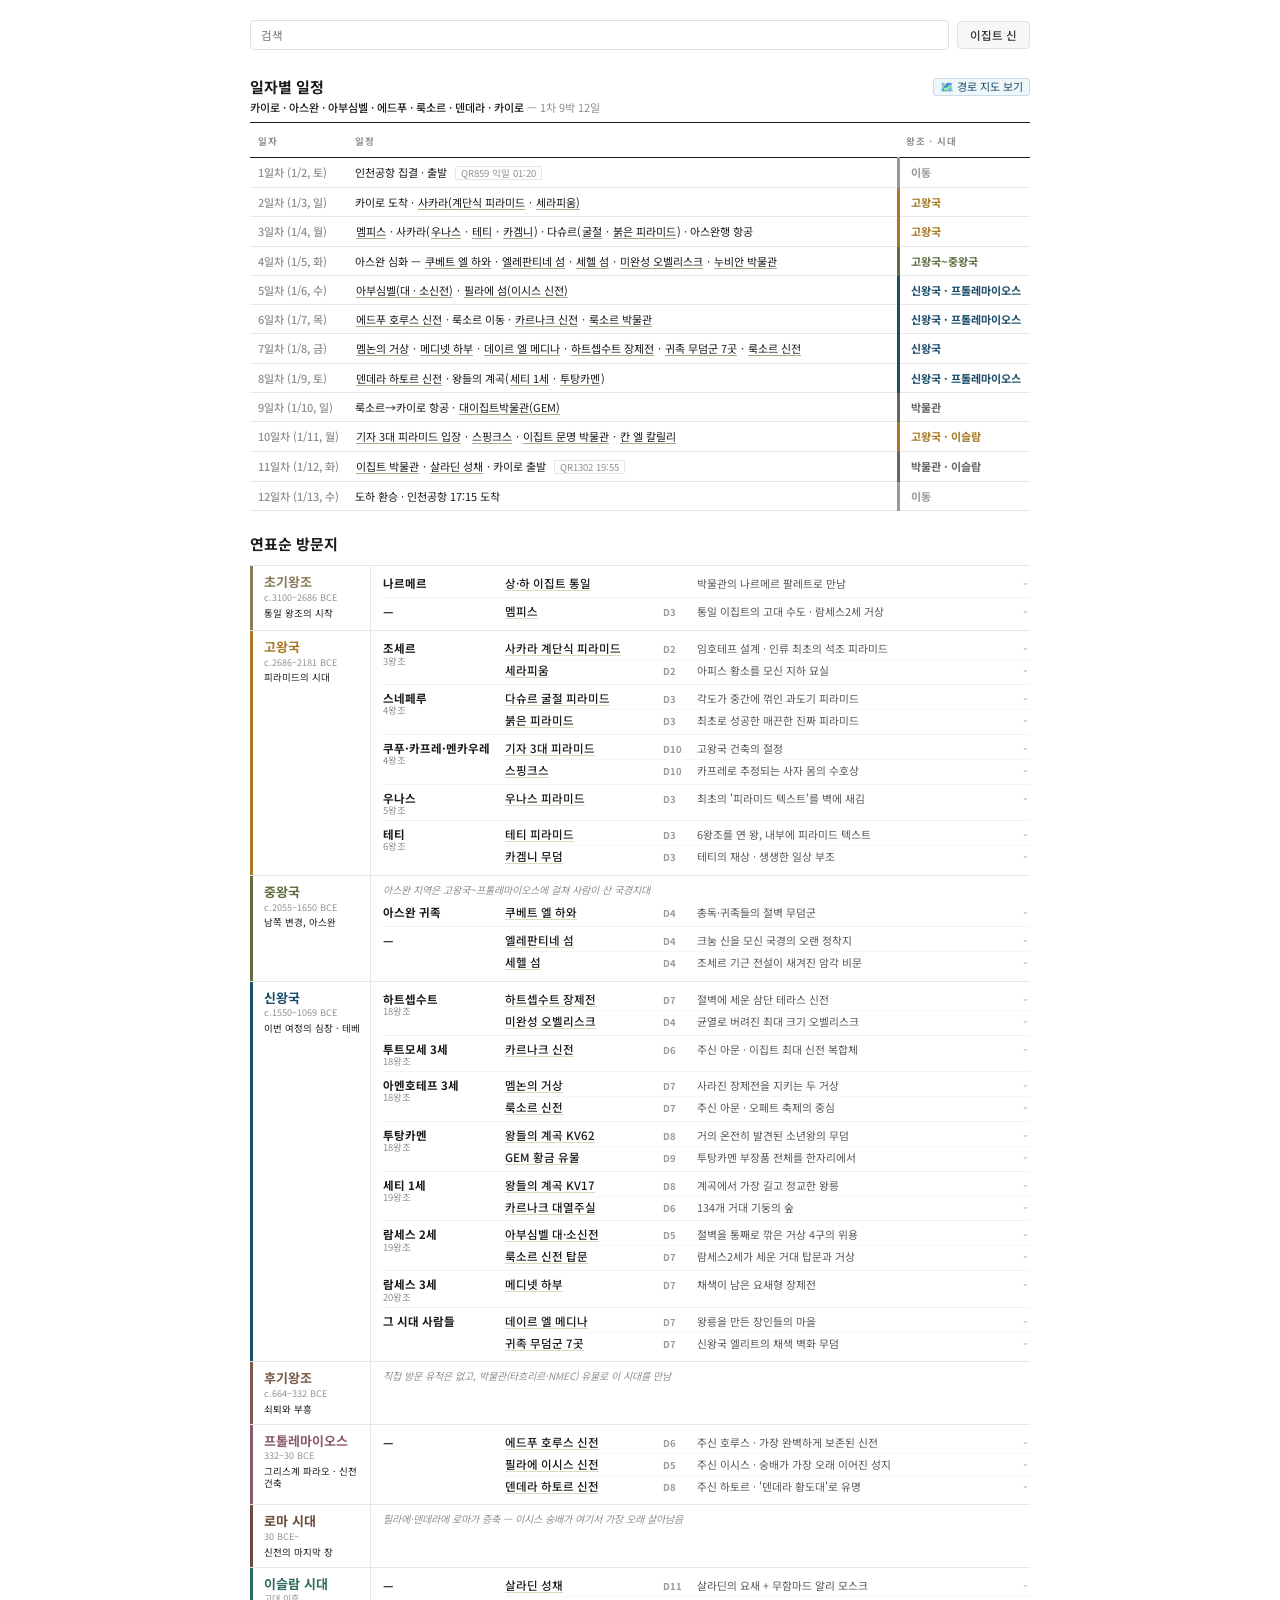
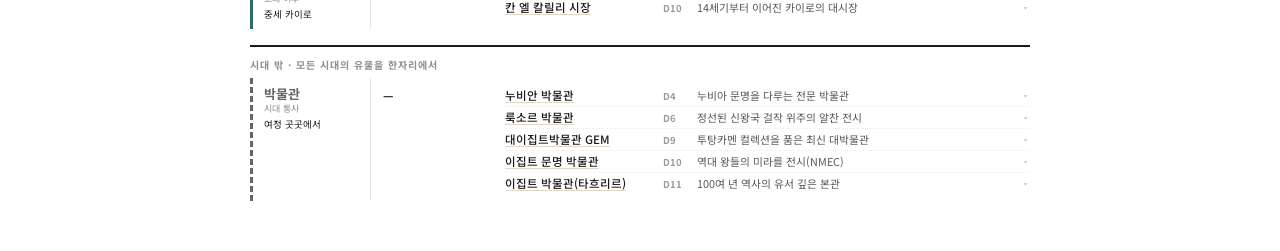
==== egypt/index.html @ 98725f2f "feat: add toggleable route map image and remove parenthetical note on day 9" ====
<!DOCTYPE html>
<html lang="ko">
<head>
<meta charset="UTF-8">
<meta name="viewport" content="width=device-width, initial-scale=1.0">
<title>연표순 방문지</title>
<link rel="preconnect" href="https://fonts.googleapis.com">
<link rel="preconnect" href="https://fonts.gstatic.com" crossorigin>
<link href="https://fonts.googleapis.com/css2?family=Noto+Sans+KR:wght@400;500;700&display=swap" rel="stylesheet">
<style>
  :root{ --ink:#1b1b1b; --soft:#8f8f8f; --line:#e7e7e7; --day:#9a9a9a; --pt:#585858; }
  *{box-sizing:border-box;margin:0;padding:0}
  html{-webkit-text-size-adjust:100%}
  body{font-family:'Noto Sans KR',sans-serif;background:#fff;color:var(--ink);
    line-height:1.3;padding:20px 14px 50px;display:flex;justify-content:center;
    -webkit-print-color-adjust:exact;print-color-adjust:exact}
  .sheet{width:100%;max-width:780px;background:#fff}

  /* 상단 컨트롤 바 (검색창 + 이집트 신 버튼) */
  .top-bar{display:flex;gap:8px;align-items:center;justify-content:space-between;margin-bottom:28px;flex-wrap:nowrap}
  .search-wrap{flex:1;min-width:0}
  .search-wrap input{width:100%;padding:6px 10px;font-size:11.5px;border:1px solid #e0e0e0;background:transparent;border-radius:4px;font-family:inherit;outline:none;color:#333;transition:all .15s}
  .search-wrap input:focus{background:#fff;border-color:#a0a0a0}
  .img-btn{display:inline-flex;align-items:center;justify-content:center;padding:6px 12px;font-size:11.5px;font-weight:500;color:#333;background:#f7f7f7;border:1px solid #e0e0e0;border-radius:4px;text-decoration:none;white-space:nowrap;cursor:pointer;transition:all .15s;flex-shrink:0}
  .img-btn:hover{background:#ebebeb;color:#111}

  .route{font-size:11px;color:var(--soft);margin-top:10px}
  .route b{color:var(--ink);font-weight:500}

  .ih{font-size:15px;font-weight:700;margin:0 0 3px;padding-bottom:8px;border-bottom:1.5px solid var(--ink)}
  .itin{width:100%;border-collapse:collapse;font-size:11px;margin-top:2px}
  .itin th{text-align:left;font-size:9.5px;letter-spacing:.08em;text-transform:uppercase;
    color:var(--soft);font-weight:700;padding:6px 8px 9px;border-bottom:1.5px solid var(--ink)}
  .itin td{padding:7px 8px;border-bottom:1px solid var(--line);vertical-align:top;line-height:1.3}
  .itin .era-cell{font-weight:700;color:var(--c);white-space:nowrap;border-left:3px solid var(--c);width:132px;padding-left:11px}
  .itin .day{white-space:nowrap;color:var(--soft);font-weight:500;width:70px}
  .fl{display:inline-block;font-size:9.5px;color:var(--soft);border:1px solid var(--line);padding:0 5px;border-radius:2px;margin-left:5px}

  /* 일정 표 내 유적 이동 앵커 링크 */
  .itin-link{color:var(--ink);text-decoration:underline;text-decoration-color:#b0a48e;text-underline-offset:2px;cursor:pointer;transition:all .15s;border-radius:2px;padding:0 1px}
  .itin-link:hover{color:#1C4E6B;background-color:#f0eada;font-weight:500}

  .era{display:flex;border-top:1px solid var(--line)}
  .era:first-of-type{border-top:none}
  .label{flex:0 0 120px;border-left:3px solid var(--c);padding:8px 8px 8px 11px}
  .ename{font-weight:700;font-size:13px;color:var(--c);line-height:1.2}
  .edate{font-size:9px;color:var(--soft);margin-top:2px}
  .etag{font-size:9.5px;color:var(--ink);margin-top:4px;line-height:1.25}
  .body{flex:1;padding:4px 0 5px 12px;border-left:1px solid var(--line);min-width:0}

  .kgroup{display:flex;gap:10px;align-items:baseline;padding:3px 0}
  .kgroup + .kgroup{border-top:1px solid #f2f2f2}
  .king{flex:0 0 112px;font-size:11.5px;font-weight:700;line-height:1.25}
  .king em{display:block;font-style:normal;font-weight:400;font-size:9.5px;color:var(--soft)}
  .ksites{flex:1;min-width:0}

  details.site{border-bottom:1px dotted #eee;transition:background-color .3s, outline .3s}
  details.site:last-child{border-bottom:none}
  summary{display:grid;grid-template-columns:150px 26px 1fr;gap:8px;align-items:baseline;
    padding:3px 18px 3px 0;position:relative;cursor:pointer;list-style:none}
  summary::-webkit-details-marker{display:none}
  summary::after{content:"▾";position:absolute;right:2px;top:3px;color:#c3c3c3;font-size:10px;transition:transform .15s}
  details[open] summary::after{transform:rotate(180deg)}
  summary:hover{background:#f8f5ef}
  .nm{font-size:11.5px;font-weight:500;text-decoration:underline;text-decoration-color:#e0d6c1;text-underline-offset:2px}
  .d{font-size:9.5px;font-weight:700;color:var(--day)}
  .pt{font-size:10.8px;color:var(--pt)}
  .detail{padding:2px 18px 10px 0}
  .desc{font-size:12.5px;line-height:1.65;color:#333;margin:2px 0 10px}
  .imgs{display:flex;gap:6px;margin-bottom:9px}
  .imgs .slot{flex:1;aspect-ratio:3/4;background:#f0ece2;border-radius:5px;overflow:hidden}
  .imgs img{width:100%;height:100%;object-fit:cover;display:block}
  .lnk{font-size:11px}
  .lnk a{color:#1C4E6B;text-decoration:none;border-bottom:1px solid #cddbe4}
  .memo{font-size:10px;color:var(--soft);padding:3px 0;font-style:italic}

  /* 스크롤 이동 하이라이트 효과 */
  @keyframes highlightFlash {
    0% { background-color: #fff4cc; outline: 2px solid #e2b024; }
    70% { background-color: #fff4cc; outline: 2px solid #e2b024; }
    100% { background-color: transparent; outline: none; }
  }
  .highlight-site {
    animation: highlightFlash 2s ease-out;
    border-radius: 4px;
  }
  @keyframes fadeIn {
    from { opacity: 0; transform: translateY(-5px); }
    to { opacity: 1; transform: translateY(0); }
  }
  .search-matched summary {
    background-color: #fef7e6;
  }

  .aside{margin-top:16px;padding-top:11px;border-top:2px solid var(--ink)}
  .aside-label{font-size:10px;letter-spacing:.1em;color:var(--soft);font-weight:700;margin-bottom:7px}
  .aside-era{border-top:none}
  .aside-era .label{border-left-style:dashed}

  @media (max-width:620px){
    .era{flex-direction:column}
    .label{flex:none;border-left:3px solid var(--c);padding:6px 0 4px 8px}
    .body{border-left:3px solid var(--c);padding-left:8px}
    .kgroup{display:grid;grid-template-columns:90px 1fr;gap:8px;align-items:baseline;padding:3px 0}
    .king{font-size:11px}
    .ksites{width:100%}
    summary{grid-template-columns:1fr auto;gap:1px 8px}
    summary .pt{grid-column:1 / -1}
    .itin .era-cell{width:104px;font-size:10.5px}
    .top-bar{flex-direction:row;align-items:center}
  }
  @page{ size:A4; margin:8mm }
  @media print{
    body{padding:0} .sheet{max-width:none} .top-bar{display:none}
    summary::after{display:none} .detail{display:none}
    .era,.itin tr{page-break-inside:avoid}
  }
</style>
</head>
<body>
<div class="sheet">

  <!-- 상단 컨트롤 바 (검색창 + 이집트 신 버튼) -->
  <div class="top-bar">
    <div class="search-wrap">
      <input type="text" id="searchInput" placeholder="검색" aria-label="검색">
    </div>
    <a href="./egypt-schedule-images.html" class="img-btn">이집트 신</a>
  </div>

  <!-- 일자별 일정 (최상단 배치) -->
  <div>
    <div id="route-header-container" style="padding-bottom:8px;border-bottom:1.5px solid var(--ink);margin-bottom:6px;cursor:pointer;user-select:none;transition:background-color 0.2s;" onmouseover="this.style.backgroundColor='#faf8f5'" onmouseout="this.style.backgroundColor='transparent'">
      <h2 style="font-size:15px;font-weight:700;margin:0 0 4px;line-height:1.2;display:flex;align-items:center;justify-content:space-between;">
        일자별 일정
        <span style="font-size:11px;font-weight:normal;color:#1C4E6B;border:1px solid #cddbe4;padding:1px 6px;border-radius:3px;background:#f0f7fa;">🗺️ 경로 지도 보기</span>
      </h2>
      <div class="route" style="margin:0"><b>카이로 · 아스완 · 아부심벨 · 에드푸 · 룩소르 · 덴데라 · 카이로</b> — 1차 9박 12일</div>
    </div>
    
    <!-- 이집트 이동 경로 지도 이미지 (초기 숨김) -->
    <div id="route-map-container" style="display:none;margin-bottom:14px;text-align:center;animation: fadeIn 0.3s ease;">
      <img src="./egypt-route.png" alt="이집트 이동 경로 지도" style="width:100%;max-width:780px;height:auto;border-radius:6px;box-shadow:0 4px 12px rgba(0,0,0,0.12);border:1px solid var(--line);">
    </div>

    <table class="itin">
      <thead><tr><th>일자</th><th>일정</th><th>왕조 · 시대</th></tr></thead>
      <tbody>
        <tr><td class="day">1일차 (1/2, 토)</td><td>인천공항 집결 · 출발 <span class="fl">QR859 익일 01:20</span></td><td class="era-cell" style="--c:#999">이동</td></tr>
        <tr><td class="day">2일차 (1/3, 일)</td><td>카이로 도착 · <a href="#site-djoser" class="itin-link" onclick="jumpSite(event,'site-djoser')">사카라(계단식 피라미드</a> · <a href="#site-serapeum" class="itin-link" onclick="jumpSite(event,'site-serapeum')">세라피움)</a></td><td class="era-cell" style="--c:#A87A28">고왕국</td></tr>
        <tr><td class="day">3일차 (1/4, 월)</td><td><a href="#site-memphis" class="itin-link" onclick="jumpSite(event,'site-memphis')">멤피스</a> · 사카라(<a href="#site-unas" class="itin-link" onclick="jumpSite(event,'site-unas')">우나스</a> · <a href="#site-teti" class="itin-link" onclick="jumpSite(event,'site-teti')">테티</a> · <a href="#site-kagemni" class="itin-link" onclick="jumpSite(event,'site-kagemni')">카겜니</a>) · 다슈르(<a href="#site-bent" class="itin-link" onclick="jumpSite(event,'site-bent')">굴절</a> · <a href="#site-red" class="itin-link" onclick="jumpSite(event,'site-red')">붉은 피라미드</a>) · 아스완행 항공</td><td class="era-cell" style="--c:#A87A28">고왕국</td></tr>
        <tr><td class="day">4일차 (1/5, 화)</td><td>아스완 심화 — <a href="#site-qubbet" class="itin-link" onclick="jumpSite(event,'site-qubbet')">쿠베트 엘 하와</a> · <a href="#site-elephantine" class="itin-link" onclick="jumpSite(event,'site-elephantine')">엘레판티네 섬</a> · <a href="#site-sehel" class="itin-link" onclick="jumpSite(event,'site-sehel')">세헬 섬</a> · <a href="#site-obelisk" class="itin-link" onclick="jumpSite(event,'site-obelisk')">미완성 오벨리스크</a> · <a href="#site-nubian-mus" class="itin-link" onclick="jumpSite(event,'site-nubian-mus')">누비안 박물관</a></td><td class="era-cell" style="--c:#5F6E42">고왕국~중왕국</td></tr>
        <tr><td class="day">5일차 (1/6, 수)</td><td><a href="#site-abusimbel" class="itin-link" onclick="jumpSite(event,'site-abusimbel')">아부심벨(대 · 소신전)</a> · <a href="#site-philae" class="itin-link" onclick="jumpSite(event,'site-philae')">필라에 섬(이시스 신전)</a></td><td class="era-cell" style="--c:#1C4E6B">신왕국 · 프톨레마이오스</td></tr>
        <tr><td class="day">6일차 (1/7, 목)</td><td><a href="#site-edfu" class="itin-link" onclick="jumpSite(event,'site-edfu')">에드푸 호루스 신전</a> · 룩소르 이동 · <a href="#site-karnak" class="itin-link" onclick="jumpSite(event,'site-karnak')">카르나크 신전</a> · <a href="#site-luxor-mus" class="itin-link" onclick="jumpSite(event,'site-luxor-mus')">룩소르 박물관</a></td><td class="era-cell" style="--c:#1C4E6B">신왕국 · 프톨레마이오스</td></tr>
        <tr><td class="day">7일차 (1/8, 금)</td><td><a href="#site-memnon" class="itin-link" onclick="jumpSite(event,'site-memnon')">멤논의 거상</a> · <a href="#site-habu" class="itin-link" onclick="jumpSite(event,'site-habu')">메디넷 하부</a> · <a href="#site-deir-medina" class="itin-link" onclick="jumpSite(event,'site-deir-medina')">데이르 엘 메디나</a> · <a href="#site-hatshepsut" class="itin-link" onclick="jumpSite(event,'site-hatshepsut')">하트셉수트 장제전</a> · <a href="#site-nobles-tombs" class="itin-link" onclick="jumpSite(event,'site-nobles-tombs')">귀족 무덤군 7곳</a> · <a href="#site-luxor-temple" class="itin-link" onclick="jumpSite(event,'site-luxor-temple')">룩소르 신전</a></td><td class="era-cell" style="--c:#1C4E6B">신왕국</td></tr>
        <tr><td class="day">8일차 (1/9, 토)</td><td><a href="#site-dendera" class="itin-link" onclick="jumpSite(event,'site-dendera')">덴데라 하토르 신전</a> · 왕들의 계곡(<a href="#site-seti-kv17" class="itin-link" onclick="jumpSite(event,'site-seti-kv17')">세티 1세</a> · <a href="#site-tut-kv62" class="itin-link" onclick="jumpSite(event,'site-tut-kv62')">투탕카멘</a>)</td><td class="era-cell" style="--c:#1C4E6B">신왕국 · 프톨레마이오스</td></tr>
        <tr><td class="day">9일차 (1/10, 일)</td><td>룩소르→카이로 항공 · <a href="#site-gem-gold" class="itin-link" onclick="jumpSite(event,'site-gem-gold')">대이집트박물관(GEM)</a></td><td class="era-cell" style="--c:#666">박물관</td></tr>
        <tr><td class="day">10일차 (1/11, 월)</td><td><a href="#site-giza" class="itin-link" onclick="jumpSite(event,'site-giza')">기자 3대 피라미드 입장</a> · <a href="#site-sphinx" class="itin-link" onclick="jumpSite(event,'site-sphinx')">스핑크스</a> · <a href="#site-nmec" class="itin-link" onclick="jumpSite(event,'site-nmec')">이집트 문명 박물관</a> · <a href="#site-khalili" class="itin-link" onclick="jumpSite(event,'site-khalili')">칸 엘 칼릴리</a></td><td class="era-cell" style="--c:#A87A28">고왕국 · 이슬람</td></tr>
        <tr><td class="day">11일차 (1/12, 화)</td><td><a href="#site-tahrir" class="itin-link" onclick="jumpSite(event,'site-tahrir')">이집트 박물관</a> · <a href="#site-citadel" class="itin-link" onclick="jumpSite(event,'site-citadel')">살라딘 성채</a> · 카이로 출발 <span class="fl">QR1302 19:55</span></td><td class="era-cell" style="--c:#666">박물관 · 이슬람</td></tr>
        <tr><td class="day">12일차 (1/13, 수)</td><td>도하 환승 · 인천공항 17:15 도착</td><td class="era-cell" style="--c:#999">이동</td></tr>
      </tbody>
    </table>
  </div>

  <!-- 한 줄 띄고 연표순 방문지 제목 배치 -->
  <h2 style="font-size:15px;font-weight:700;margin:24px 0 12px;line-height:1.2">연표순 방문지</h2>

  <!-- 연표순 방문지 상세 -->
  <div class="era" style="--c:#8A7B5C">
    <div class="label"><div class="ename">초기왕조</div><div class="edate">c.3100–2686 BCE</div><div class="etag">통일 왕조의 시작</div></div>
    <div class="body">
      <div class="kgroup"><div class="king">나르메르</div><div class="ksites"><details class="site" id="site-narmer" data-wiki="Narmer Palette">
      <summary><span class="nm">상·하 이집트 통일</span><span class="d"></span><span class="pt">박물관의 나르메르 팔레트로 만남</span></summary>
      <div class="detail"><p class="desc">이집트 역사의 문을 여는 유물로, 상·하 이집트를 처음 통일한 나르메르 왕을 새긴 화장판(팔레트)이다. 한 면엔 상이집트의 흰 왕관을, 다른 면엔 하이집트의 붉은 왕관을 쓴 왕이 등장해 통일을 상징한다. 왕이 적을 내리치는 자세는 이후 3천 년간 이어질 파라오 도상의 원형이 된다. 실물은 카이로 박물관·GEM에 있어, 유적이 아니라 전시로 만난다.</p><div class="imgs"></div>
      <div class="lnk"><a href="https://www.google.com/search?tbm=isch&amp;q=%EC%83%81%C2%B7%ED%95%98%20%EC%9D%B4%EC%A7%91%ED%8A%B8%20%ED%86%B5%EC%9D%BC%20%EC%9D%B4%EC%A7%91%ED%8A%B8" target="_blank" rel="noopener">Google 이미지에서 보기</a> · <a href="https://en.wikipedia.org/wiki/Narmer%20Palette" target="_blank" rel="noopener">위키백과</a></div></div>
      </details></div></div>
      <div class="kgroup"><div class="king">—</div><div class="ksites"><details class="site" id="site-memphis" data-wiki="Memphis, Egypt">
      <summary><span class="nm">멤피스</span><span class="d">D3</span><span class="pt">통일 이집트의 고대 수도 · 람세스2세 거상</span></summary>
      <div class="detail"><p class="desc">상·하 이집트를 통일한 뒤 세운 고대 이집트 최초의 수도. 나일 삼각주가 시작되는 요충지에 자리해 3천 년 가까이 종교·행정의 중심으로 기능했다. 창조신 프타의 성지였고, '이집트'라는 이름의 어원도 이곳 프타 신전에서 유래했다는 설이 있다. 지금은 도시 대부분이 사라지고 야외 박물관에 람세스 2세의 거대한 석회암 거상이 누운 채 전시돼 있다.</p><div class="imgs"></div>
      <div class="lnk"><a href="https://www.google.com/search?tbm=isch&amp;q=%EB%A9%94%ED%94%BC%EC%8A%A4%20%EC%9D%B4%EC%A7%91%ED%8A%B8" target="_blank" rel="noopener">Google 이미지에서 보기</a> · <a href="https://en.wikipedia.org/wiki/Memphis%2C%20Egypt" target="_blank" rel="noopener">위키백과</a></div></div>
      </details></div></div>
    </div>
  </div>

  <div class="era" style="--c:#A87A28">
    <div class="label"><div class="ename">고왕국</div><div class="edate">c.2686–2181 BCE</div><div class="etag">피라미드의 시대</div></div>
    <div class="body">
      <div class="kgroup"><div class="king">조세르<em>3왕조</em></div><div class="ksites"><details class="site" id="site-djoser" data-wiki="Pyramid of Djoser">
      <summary><span class="nm">사카라 계단식 피라미드</span><span class="d">D2</span><span class="pt">임호테프 설계 · 인류 최초의 석조 피라미드</span></summary>
      <div class="detail"><p class="desc">제3왕조 조세르 왕의 무덤으로, 천재 건축가 임호테프가 설계했다. 그전까지 왕의 무덤은 낮은 상자형 마스타바였는데, 이를 6단으로 겹쳐 쌓아 하늘로 올린 인류 최초의 대형 석조 건축물이다. '돌을 다루는 법'을 처음 대규모로 실험한 현장이라, 이후 모든 피라미드가 여기서 출발한다. 주변엔 넓은 제의 단지가 함께 남아 있다.</p><div class="imgs"></div>
      <div class="lnk"><a href="https://www.google.com/search?tbm=isch&amp;q=%EC%82%B4%EC%B9%B4%EB%9D%BC%20%EA%B3%84%EB%8B%A8%EC%8B%9D%20%ED%94%BC%EB%9D%BC%EB%AF%B8%EB%93%9C%20%EC%9D%B4%EC%A7%91%ED%8A%B8" target="_blank" rel="noopener">Google 이미지에서 보기</a> · <a href="https://en.wikipedia.org/wiki/Pyramid%20of%20Djoser" target="_blank" rel="noopener">위키백과</a></div></div>
      </details><details class="site" id="site-serapeum" data-wiki="Serapeum of Saqqara">
      <summary><span class="nm">세라피움</span><span class="d">D2</span><span class="pt">아피스 황소를 모신 지하 묘실</span></summary>
      <div class="detail"><p class="desc">멤피스의 수호신 프타의 현신으로 여겨진 신성한 '아피스 황소'들을 미라로 만들어 안치한 지하 묘역이다. 어두운 갱도를 따라 무게 수십 톤의 거대한 화강암 석관들이 줄지어 놓여 있어 압도적이다. 신왕국부터 프톨레마이오스 시대까지 대대로 이어졌고, 19세기 마리에트가 발굴했다. 고대 이집트의 동물 숭배와 석공 기술을 함께 보여준다.</p><div class="imgs"></div>
      <div class="lnk"><a href="https://www.google.com/search?tbm=isch&amp;q=%EC%84%B8%EB%9D%BC%ED%94%BC%EC%9B%80%20%EC%9D%B4%EC%A7%91%ED%8A%B8" target="_blank" rel="noopener">Google 이미지에서 보기</a> · <a href="https://en.wikipedia.org/wiki/Serapeum%20of%20Saqqara" target="_blank" rel="noopener">위키백과</a></div></div>
      </details></div></div>
      <div class="kgroup"><div class="king">스네페루<em>4왕조</em></div><div class="ksites"><details class="site" id="site-bent" data-wiki="Bent Pyramid">
      <summary><span class="nm">다슈르 굴절 피라미드</span><span class="d">D3</span><span class="pt">각도가 중간에 꺾인 과도기 피라미드</span></summary>
      <div class="detail"><p class="desc">스네페루 왕이 지은 피라미드로, 아래는 급한 각도로 올리다 위쪽에서 완만하게 꺾여 독특한 실루엣을 만든다. 쌓는 도중 구조가 불안정해지자 붕괴를 막으려 각도를 낮춘 것으로 본다. '진짜 피라미드'로 가는 과도기의 시행착오를 그대로 보여주는 귀중한 사례다. 겉을 감싼 매끈한 외장석이 유난히 잘 남아 있다.</p><div class="imgs"></div>
      <div class="lnk"><a href="https://www.google.com/search?tbm=isch&amp;q=%EB%8B%A4%EC%8A%88%EB%A5%B4%20%EA%B5%B4%EC%A0%88%20%ED%94%BC%EB%9D%BC%EB%AF%B8%EB%93%9C%20%EC%9D%B4%EC%A7%91%ED%8A%B8" target="_blank" rel="noopener">Google 이미지에서 보기</a> · <a href="https://en.wikipedia.org/wiki/Bent%20Pyramid" target="_blank" rel="noopener">위키백과</a></div></div>
      </details><details class="site" id="site-red" data-wiki="Red Pyramid">
      <summary><span class="nm">붉은 피라미드</span><span class="d">D3</span><span class="pt">최초로 성공한 매끈한 진짜 피라미드</span></summary>
      <div class="detail"><p class="desc">역시 스네페루가 지은, 처음으로 완성에 성공한 매끈한 정사각뿔 피라미드다. 붉은빛이 도는 석회암 때문에 '붉은 피라미드'라 불린다. 굴절 피라미드의 실패를 교훈 삼아 처음부터 완만한 각도로 안정적으로 쌓아 올렸다. 규모로는 기자 대피라미드에 버금가는, 그 직접적인 선배 격이다.</p><div class="imgs"></div>
      <div class="lnk"><a href="https://www.google.com/search?tbm=isch&amp;q=%EB%B6%89%EC%9D%80%20%ED%94%BC%EB%9D%BC%EB%AF%B8%EB%93%9C%20%EC%9D%B4%EC%A7%91%ED%8A%B8" target="_blank" rel="noopener">Google 이미지에서 보기</a> · <a href="https://en.wikipedia.org/wiki/Red%20Pyramid" target="_blank" rel="noopener">위키백과</a></div></div>
      </details></div></div>
      <div class="kgroup"><div class="king">쿠푸·카프레·멘카우레<em>4왕조</em></div><div class="ksites"><details class="site" id="site-giza" data-wiki="Giza pyramid complex">
      <summary><span class="nm">기자 3대 피라미드</span><span class="d">D10</span><span class="pt">고왕국 건축의 절정</span></summary>
      <div class="detail"><p class="desc">쿠푸·카프레·멘카우레 세 파라오의 피라미드가 사막에 나란히 선 고왕국 건축의 정점이다. 가장 큰 쿠푸의 대피라미드는 약 230만 개의 돌을 쌓은 것으로, 고대 세계 7대 불가사의 중 유일하게 오늘날까지 남아 있다. 원래는 매끈한 흰 석회암으로 덮여 햇빛에 눈부시게 빛났다. 정밀한 방위 정렬과 규모가 지금도 미스터리와 경외를 자아낸다.</p><div class="imgs"></div>
      <div class="lnk"><a href="https://www.google.com/search?tbm=isch&amp;q=%EA%B8%B0%EC%9E%90%203%EB%8C%80%20%ED%94%BC%EB%9D%BC%EB%AF%B8%EB%93%9C%20%EC%9D%B4%EC%A7%91%ED%8A%B8" target="_blank" rel="noopener">Google 이미지에서 보기</a> · <a href="https://en.wikipedia.org/wiki/Giza%20pyramid%20complex" target="_blank" rel="noopener">위키백과</a></div></div>
      </details><details class="site" id="site-sphinx" data-wiki="Great Sphinx of Giza">
      <summary><span class="nm">스핑크스</span><span class="d">D10</span><span class="pt">카프레로 추정되는 사자 몸의 수호상</span></summary>
      <div class="detail"><p class="desc">사자의 몸에 파라오(카프레로 추정)의 얼굴을 얹은 길이 73m의 거대한 수호 석상이다. 하나의 자연 석회암 언덕을 통째로 깎아 만들었다. 기자 피라미드 단지 동쪽 끝에서 해 뜨는 방향을 바라보며 성역을 지킨다. 코가 사라진 사연 등 숱한 전설과 논쟁을 품은 이집트의 상징이다.</p><div class="imgs"></div>
      <div class="lnk"><a href="https://www.google.com/search?tbm=isch&amp;q=%EC%8A%A4%ED%95%91%ED%81%AC%EC%8A%A4%20%EC%9D%B4%EC%A7%91%ED%8A%B8" target="_blank" rel="noopener">Google 이미지에서 보기</a> · <a href="https://en.wikipedia.org/wiki/Great%20Sphinx%20of%20Giza" target="_blank" rel="noopener">위키백과</a></div></div>
      </details></div></div>
      <div class="kgroup"><div class="king">우나스<em>5왕조</em></div><div class="ksites"><details class="site" id="site-unas" data-wiki="Pyramid of Unas">
      <summary><span class="nm">우나스 피라미드</span><span class="d">D3</span><span class="pt">최초의 '피라미드 텍스트'를 벽에 새김</span></summary>
      <div class="detail"><p class="desc">제5왕조 마지막 왕 우나스의 피라미드. 겉은 무너져 흙더미처럼 보이지만, 내부 현실 벽면을 빼곡히 덮은 최초의 '피라미드 텍스트'가 진짜 백미다. 왕의 영혼이 하늘로 오르도록 돕는 주문과 찬가를 별이 총총한 푸른 천장 아래 새겼다. 이후 이집트 장례 문헌(관 텍스트·사자의 서)의 출발점이 된 기념비적 유적이다.</p><div class="imgs"></div>
      <div class="lnk"><a href="https://www.google.com/search?tbm=isch&amp;q=%EC%9A%B0%EB%82%98%EC%8A%A4%20%ED%94%BC%EB%9D%BC%EB%AF%B8%EB%93%9C%20%EC%9D%B4%EC%A7%91%ED%8A%B8" target="_blank" rel="noopener">Google 이미지에서 보기</a> · <a href="https://en.wikipedia.org/wiki/Pyramid%20of%20Unas" target="_blank" rel="noopener">위키백과</a></div></div>
      </details></div></div>
      <div class="kgroup"><div class="king">테티<em>6왕조</em></div><div class="ksites"><details class="site" id="site-teti" data-wiki="Pyramid of Teti">
      <summary><span class="nm">테티 피라미드</span><span class="d">D3</span><span class="pt">6왕조를 연 왕, 내부에 피라미드 텍스트</span></summary>
      <div class="detail"><p class="desc">제6왕조를 연 테티 왕의 피라미드로, 겉은 낮은 언덕 같지만 내부로 들어가면 피라미드 텍스트가 새겨진 현실을 볼 수 있다. 우나스에 이어 텍스트 전통을 이어받았다. 주변엔 그의 고관들의 마스타바 무덤이 함께 모여 있다. 사카라의 '숨은 명소'로 꼽힌다.</p><div class="imgs"></div>
      <div class="lnk"><a href="https://www.google.com/search?tbm=isch&amp;q=%ED%85%8C%ED%8B%B0%20%ED%94%BC%EB%9D%BC%EB%AF%B8%EB%93%9C%20%EC%9D%B4%EC%A7%91%ED%8A%B8" target="_blank" rel="noopener">Google 이미지에서 보기</a> · <a href="https://en.wikipedia.org/wiki/Pyramid%20of%20Teti" target="_blank" rel="noopener">위키백과</a></div></div>
      </details><details class="site" id="site-kagemni" data-wiki="Kagemni">
      <summary><span class="nm">카겜니 무덤</span><span class="d">D3</span><span class="pt">테티의 재상 · 생생한 일상 부조</span></summary>
      <div class="detail"><p class="desc">테티 왕을 섬긴 재상 카겜니의 마스타바 무덤이다. 벽면 부조에 사냥·낚시·가축 사육·요리 같은 일상 장면이 놀랍도록 생생하게 남아 있다. 왕릉의 엄숙한 종교화와 달리, 고대 이집트 사람들의 실제 삶을 엿보게 해준다. 고왕국 귀족 미술의 걸작으로 평가된다.</p><div class="imgs"></div>
      <div class="lnk"><a href="https://www.google.com/search?tbm=isch&amp;q=%EC%B9%B4%EA%B2%9C%EB%8B%88%20%EB%AC%B4%EB%8D%A4%20%EC%9D%B4%EC%A7%91%ED%8A%B8" target="_blank" rel="noopener">Google 이미지에서 보기</a> · <a href="https://en.wikipedia.org/wiki/Kagemni" target="_blank" rel="noopener">위키백과</a></div></div>
      </details></div></div>
    </div>
  </div>

  <div class="era" style="--c:#5F6E42">
    <div class="label"><div class="ename">중왕국</div><div class="edate">c.2055–1650 BCE</div><div class="etag">남쪽 변경, 아스완</div></div>
    <div class="body">
      <div class="memo">아스완 지역은 고왕국~프톨레마이오스에 걸쳐 사람이 산 국경지대</div>
      <div class="kgroup"><div class="king">아스완 귀족</div><div class="ksites"><details class="site" id="site-qubbet" data-wiki="Qubbet el-Hawa">
      <summary><span class="nm">쿠베트 엘 하와</span><span class="d">D4</span><span class="pt">총독·귀족들의 절벽 무덤군</span></summary>
      <div class="detail"><p class="desc">나일강을 내려다보는 절벽에 파 들어간, 아스완을 다스린 총독·귀족들의 바위 무덤군이다. 남쪽 국경을 지키며 누비아 원정과 교역을 이끈 지방 실력자들이 묻혔다. 무덤 주인의 원정 기록이 새겨져 있어, 고왕국 말~중왕국 남부 변경의 역사를 읽을 수 있다. 강 건너 아스완 시가지 전망도 일품이다.</p><div class="imgs"></div>
      <div class="lnk"><a href="https://www.google.com/search?tbm=isch&amp;q=%EC%BF%A0%EB%B2%A0%ED%8A%B8%20%EC%97%98%20%ED%95%98%EC%99%80%20%EC%9D%B4%EC%A7%91%ED%8A%B8" target="_blank" rel="noopener">Google 이미지에서 보기</a> · <a href="https://en.wikipedia.org/wiki/Qubbet%20el-Hawa" target="_blank" rel="noopener">위키백과</a></div></div>
      </details></div></div>
      <div class="kgroup"><div class="king">—</div><div class="ksites"><details class="site" id="site-elephantine" data-wiki="Elephantine">
      <summary><span class="nm">엘레판티네 섬</span><span class="d">D4</span><span class="pt">크눔 신을 모신 국경의 오랜 정착지</span></summary>
      <div class="detail"><p class="desc">아스완의 나일강 한가운데 섬으로, 고대 이집트 남쪽 국경의 관문이자 오래된 성지였다. 물과 홍수를 관장하는 창조신 크눔을 모셨고, 나일강 수위를 재는 '나일로미터'가 남아 홍수 예측과 세금 산정의 현장을 보여준다. 이집트인과 누비아인이 뒤섞여 산 국경 도시의 흔적이 켜켜이 쌓여 있다.</p><div class="imgs"></div>
      <div class="lnk"><a href="https://www.google.com/search?tbm=isch&amp;q=%EC%97%98%EB%A0%88%ED%8C%90%ED%8B%B0%EB%84%A4%20%EC%84%AC%20%EC%9D%B4%EC%A7%91%ED%8A%B8" target="_blank" rel="noopener">Google 이미지에서 보기</a> · <a href="https://en.wikipedia.org/wiki/Elephantine" target="_blank" rel="noopener">위키백과</a></div></div>
      </details><details class="site" id="site-sehel" data-wiki="Sehel Island">
      <summary><span class="nm">세헬 섬</span><span class="d">D4</span><span class="pt">조세르 기근 전설이 새겨진 암각 비문</span></summary>
      <div class="detail"><p class="desc">아스완 급류 지대에 있는 섬으로, 수백 개의 바위 곳곳에 고대인들이 남긴 비문이 새겨져 있다. 그중 유명한 '기근 석비'는 조세르 왕 시대의 7년 대기근 전설을 담고 있다. 남쪽으로 원정·채석을 떠난 이들이 안전을 빌며 남긴 낙서장 같은 곳이다. 고대 이집트인의 생생한 목소리를 만날 수 있다.</p><div class="imgs"></div>
      <div class="lnk"><a href="https://www.google.com/search?tbm=isch&amp;q=%EC%84%B8%ED%97%AC%20%EC%84%AC%20%EC%9D%B4%EC%A7%91%ED%8A%B8" target="_blank" rel="noopener">Google 이미지에서 보기</a> · <a href="https://en.wikipedia.org/wiki/Sehel%20Island" target="_blank" rel="noopener">위키백과</a></div></div>
      </details></div></div>
    </div>
  </div>

  <div class="era" style="--c:#1C4E6B">
    <div class="label"><div class="ename">신왕국</div><div class="edate">c.1550–1069 BCE</div><div class="etag">이번 여정의 심장 · 테베</div></div>
    <div class="body">
      <div class="kgroup"><div class="king">하트셉수트<em>18왕조</em></div><div class="ksites"><details class="site" id="site-hatshepsut" data-wiki="Mortuary Temple of Hatshepsut">
      <summary><span class="nm">하트셉수트 장제전</span><span class="d">D7</span><span class="pt">절벽에 세운 삼단 테라스 신전</span></summary>
      <div class="detail"><p class="desc">이집트의 대표적 여성 파라오 하트셉수트가 데이르 엘 바흐리의 깎아지른 절벽 아래 세운 장제전이다. 삼단 테라스와 긴 열주 회랑이 뒤편 절벽과 완벽하게 어우러져, 고대와 현대를 통틀어 손꼽히는 건축미를 보여준다. 벽면엔 그녀가 자랑한 '푼트 원정'(향료 무역) 장면이 새겨져 있다. 후대에 지워진 그녀의 이름 흔적도 곳곳에 남아 있다.</p><div class="imgs"></div>
      <div class="lnk"><a href="https://www.google.com/search?tbm=isch&amp;q=%ED%95%84%ED%8A%B8%EC%85%89%EC%88%98%ED%8A%B8%20%EC%9E%A5%EC%A0%9C%EC%A0%84%20%EC%9D%B4%EC%A7%91%ED%8A%B8" target="_blank" rel="noopener">Google 이미지에서 보기</a> · <a href="https://en.wikipedia.org/wiki/Mortuary%20Temple%20of%20Hatshepsut" target="_blank" rel="noopener">위키백과</a></div></div>
      </details><details class="site" id="site-obelisk" data-wiki="Unfinished obelisk">
      <summary><span class="nm">미완성 오벨리스크</span><span class="d">D4</span><span class="pt">균열로 버려진 최대 크기 오벨리스크</span></summary>
      <div class="detail"><p class="desc">아스완 화강암 채석장에 절반쯤 깎이다 버려진 채 누워 있는 거대한 오벨리스크다. 완성됐다면 높이 42m, 무게 1,000톤이 넘는 사상 최대 크기였을 것으로 추정된다. 채석 도중 몸통에 균열이 생겨 포기됐고, 덕분에 고대인들이 통돌을 어떻게 떼어냈는지를 그대로 보여주는 '작업 중단된 교과서'가 됐다. 하트셉수트가 주문한 것으로 본다.</p><div class="imgs"></div>
      <div class="lnk"><a href="https://www.google.com/search?tbm=isch&amp;q=%EB%AF%B8%EC%99%84%EC%84%B1%20%EC%98%A4%EB%B2%A8%EB%A6%AC%EC%8A%A4%ED%81%AC%20%EC%9D%B4%EC%A7%91%ED%8A%B8" target="_blank" rel="noopener">Google 이미지에서 보기</a> · <a href="https://en.wikipedia.org/wiki/Unfinished%20obelisk" target="_blank" rel="noopener">위키백과</a></div></div>
      </details></div></div>
      <div class="kgroup"><div class="king">투트모세 3세<em>18왕조</em></div><div class="ksites"><details class="site" id="site-karnak" data-wiki="Karnak">
      <summary><span class="nm">카르나크 신전</span><span class="d">D6</span><span class="pt">주신 아문 · 이집트 최대 신전 복합체</span></summary>
      <div class="detail"><p class="desc">주신 아문에게 바친, 이집트에서 가장 크고 오래 증축된 신전 복합체다. 중왕국부터 프톨레마이오스 시대까지 약 30명의 파라오가 1,500년에 걸쳐 저마다 무언가를 보태며 '신들의 도시'를 이뤘다. 거대한 탑문, 오벨리스크, 성호(聖湖), 스핑크스 참배로가 끝없이 이어져 규모로 압도한다. 룩소르 신전과 참배로로 연결돼 있었다.</p><div class="imgs"></div>
      <div class="lnk"><a href="https://www.google.com/search?tbm=isch&amp;q=%EC%B9%B4%EB%A5%B4%EB%82%98%ED%81%AC%20%EC%8B%A0%EC%A0%84%20%EC%9D%B4%EC%A7%91%ED%8A%B8" target="_blank" rel="noopener">Google 이미지에서 보기</a> · <a href="https://en.wikipedia.org/wiki/Karnak" target="_blank" rel="noopener">위키백과</a></div></div>
      </details></div></div>
      <div class="kgroup"><div class="king">아멘호테프 3세<em>18왕조</em></div><div class="ksites"><details class="site" id="site-memnon" data-wiki="Colossi of Memnon">
      <summary><span class="nm">멤논의 거상</span><span class="d">D7</span><span class="pt">사라진 장제전을 지키는 두 거상</span></summary>
      <div class="detail"><p class="desc">아멘호테프 3세의 거대한 장제전 입구를 지키던 두 개의 석상으로, 지금은 신전은 사라지고 거상만 들판에 남았다. 각각 높이 18m에 이른다. 지진으로 갈라진 한쪽 상이 새벽마다 소리를 냈다는 이야기가 퍼져, 그리스·로마인들이 '노래하는 멤논'이라 부르며 순례했다. 발치엔 그들이 남긴 낙서가 새겨져 있다.</p><div class="imgs"></div>
      <div class="lnk"><a href="https://www.google.com/search?tbm=isch&amp;q=%EB%A9%B4%EB%85%BC%EC%9D%98%20%EA%B1%B0%EC%83%81%20%EC%9D%B4%EC%A7%91%ED%8A%B8" target="_blank" rel="noopener">Google 이미지에서 보기</a> · <a href="https://en.wikipedia.org/wiki/Colossi%20of%20Memnon" target="_blank" rel="noopener">위키백과</a></div></div>
      </details><details class="site" id="site-luxor-temple" data-wiki="Luxor Temple">
      <summary><span class="nm">룩소르 신전</span><span class="d">D7</span><span class="pt">주신 아문 · 오페트 축제의 중심</span></summary>
      <div class="detail"><p class="desc">나일강변 룩소르 도심 한복판에 있는 신전으로, 아멘호테프 3세가 짓고 람세스 2세가 크게 확장했다. 카르나크와 스핑크스 참배로로 이어져, 매년 '오페트 축제' 때 신상들이 이 길을 따라 행진했다. 밤에 조명을 밝히면 거대한 탑문과 열주가 특히 극적으로 보인다. 후대엔 로마 군영, 모스크, 교회까지 층층이 얹힌 '살아있는 역사'다.</p><div class="imgs"></div>
      <div class="lnk"><a href="https://www.google.com/search?tbm=isch&amp;q=%EB%A3%A9%EC%86%8C%EB%A5%B4%20%EC%8B%A0%EC%A0%84%20%EC%9D%B4%EC%A7%91%ED%8A%B8" target="_blank" rel="noopener">Google 이미지에서 보기</a> · <a href="https://en.wikipedia.org/wiki/Luxor%20Temple" target="_blank" rel="noopener">위키백과</a></div></div>
      </details></div></div>
      <div class="kgroup"><div class="king">투탕카멘<em>18왕조</em></div><div class="ksites"><details class="site" id="site-tut-kv62" data-wiki="KV62">
      <summary><span class="nm">왕들의 계곡 KV62</span><span class="d">D8</span><span class="pt">거의 온전히 발견된 소년왕의 무덤</span></summary>
      <div class="detail"><p class="desc">소년왕 투탕카멘의 무덤으로, 1922년 하워드 카터가 거의 도굴되지 않은 상태로 발견해 세계를 뒤흔들었다. 규모는 계곡에서 가장 작은 축이지만, 황금 마스크를 비롯한 5,000점이 넘는 부장품이 고스란히 쏟아져 나왔다. '파라오의 저주' 전설까지 얹혀 20세기 최대의 고고학 발견으로 남았다. 내부엔 지금도 그의 미라가 안치돼 있다.</p><div class="imgs"></div>
      <div class="lnk"><a href="https://www.google.com/search?tbm=isch&amp;q=%EC%99%95%EB%93%A4%EC%9D%98%20%EA%B3%84%EA%B3%A1%20KV62%20%EC%9D%B4%EC%A7%91%ED%8A%B8" target="_blank" rel="noopener">Google 이미지에서 보기</a> · <a href="https://en.wikipedia.org/wiki/KV62" target="_blank" rel="noopener">위키백과</a></div></div>
      </details><details class="site" id="site-gem-gold" data-wiki="Grand Egyptian Museum">
      <summary><span class="nm">GEM 황금 유물</span><span class="d">D9</span><span class="pt">투탕카멘 부장품 전체를 한자리에서</span></summary>
      <div class="detail"><p class="desc">투탕카멘 무덤에서 나온 부장품 전체가 이곳 대이집트박물관(GEM)에 한자리로 모였다. 그 유명한 황금 마스크와 여러 겹의 관, 왕좌, 전차, 장신구까지 처음으로 통째로 전시된다. 3천 년 전 한 소년왕의 사후세계 준비물을 한눈에 볼 수 있는, 이번 여정의 하이라이트다. 기자 피라미드가 보이는 초현대식 건물에 있다.</p><div class="imgs"></div>
      <div class="lnk"><a href="https://www.google.com/search?tbm=isch&amp;q=GEM%20%ED%99%A9%EA%B8%88%20%EC%9C%A0%EB%AC%BC%20%EC%9D%B4%EC%A7%91%ED%8A%B8" target="_blank" rel="noopener">Google 이미지에서 보기</a> · <a href="https://en.wikipedia.org/wiki/Grand%20Egyptian%20Museum" target="_blank" rel="noopener">위키백과</a></div></div>
      </details></div></div>
      <div class="kgroup"><div class="king">세티 1세<em>19왕조</em></div><div class="ksites"><details class="site" id="site-seti-kv17" data-wiki="KV17">
      <summary><span class="nm">왕들의 계곡 KV17</span><span class="d">D8</span><span class="pt">계곡에서 가장 길고 정교한 왕릉</span></summary>
      <div class="detail"><p class="desc">세티 1세의 무덤으로, 왕들의 계곡에서 가장 길고(100m 이상) 가장 정교한 무덤으로 꼽힌다. 천장엔 별자리, 벽엔 사후세계 여정을 그린 채색 부조가 보존 상태 좋게 남아 있다. 19세기 벨초니가 발견해 서양에 큰 충격을 줬다. 예술성만 놓고 보면 투탕카멘 무덤을 능가한다는 평가도 있다.</p><div class="imgs"></div>
      <div class="lnk"><a href="https://www.google.com/search?tbm=isch&amp;q=%EC%99%95%EB%93%A4%EC%9D%98%20%EA%B3%84%EA%B3%A1%20KV17%20%EC%9D%B4%EC%A7%91%ED%8A%B8" target="_blank" rel="noopener">Google 이미지에서 보기</a> · <a href="https://en.wikipedia.org/wiki/KV17" target="_blank" rel="noopener">위키백과</a></div></div>
      </details><details class="site" id="site-karnak-hall" data-wiki="Karnak">
      <summary><span class="nm">카르나크 대열주실</span><span class="d">D6</span><span class="pt">134개 거대 기둥의 숲</span></summary>
      <div class="detail"><p class="desc">카르나크 신전 안, 5,000㎡ 공간에 134개의 거대한 기둥이 숲처럼 늘어선 홀이다. 가운데 12개 기둥은 높이 21m에 달해, 그 아래 서면 인간이 한없이 작게 느껴진다. 세티 1세와 람세스 2세 대에 완성됐다. 기둥마다 채색 부조가 빼곡해, 고대 신전이 얼마나 화려했는지를 상상하게 한다.</p><div class="imgs"></div>
      <div class="lnk"><a href="https://www.google.com/search?tbm=isch&amp;q=%EC%B9%B4%EB%A5%B4%EB%82%98%ED%81%AC%20%EB%8C%80%EC%97%B4%EC%A3%BC%EC%8B%A4%20%EC%9D%B4%EC%A7%91%ED%8A%B8" target="_blank" rel="noopener">Google 이미지에서 보기</a> · <a href="https://en.wikipedia.org/wiki/Karnak" target="_blank" rel="noopener">위키백과</a></div></div>
      </details></div></div>
      <div class="kgroup"><div class="king">람세스 2세<em>19왕조</em></div><div class="ksites"><details class="site" id="site-abusimbel" data-wiki="Abu Simbel">
      <summary><span class="nm">아부심벨 대·소신전</span><span class="d">D5</span><span class="pt">절벽을 통째로 깎은 거상 4구의 위용</span></summary>
      <div class="detail"><p class="desc">람세스 2세가 누비아의 절벽을 통째로 깎아 만든 두 개의 신전이다. 대신전 입구엔 높이 20m의 그의 거상 4구가 앉아 남쪽을 노려보며 이집트의 위세를 과시한다. 1년에 두 번, 햇빛이 60m 안쪽 성소까지 들어와 신상들을 비추도록 설계됐다. 20세기 아스완 하이댐 수몰 위기 때 블록으로 잘라 통째로 옮긴, 유네스코 구조 사업의 상징이다.</p><div class="imgs"></div>
      <div class="lnk"><a href="https://www.google.com/search?tbm=isch&amp;q=%EC%95%84%EB%B6%80%EC%8B%AC%EB%B2%A8%20%EB%8C%80%C2%B7%EC%86%8C%EC%8B%A0%EC%A0%84%20%EC%9D%B4%EC%A7%91%ED%8A%B8" target="_blank" rel="noopener">Google 이미지에서 보기</a> · <a href="https://en.wikipedia.org/wiki/Abu%20Simbel" target="_blank" rel="noopener">위키백과</a></div></div>
      </details><details class="site" id="site-luxor-pylon" data-wiki="Luxor Temple">
      <summary><span class="nm">룩소르 신전 탑문</span><span class="d">D7</span><span class="pt">람세스2세가 세운 거대 탑문과 거상</span></summary>
      <div class="detail"><p class="desc">룩소르 신전 정면을 장식하는 거대한 탑문(파일런)으로, 람세스 2세가 세웠다. 앞에는 그의 앉은 거상들과 오벨리스크가 서 있었는데, 오벨리스크 하나는 지금 파리 콩코르드 광장에 있다. 벽면엔 그가 벌인 카데시 전투 장면이 새겨져 있다. 신전의 입구를 장엄하게 여는 얼굴 역할을 한다.</p><div class="imgs"></div>
      <div class="lnk"><a href="https://www.google.com/search?tbm=isch&amp;q=%EB%A3%A9%EC%86%8C%EB%A5%B4%20%EC%8B%A0%EC%A0%84%20%ED%83%91%EB%AC%B8%20%EC%9D%B4%EC%A7%91%ED%8A%B8" target="_blank" rel="noopener">Google 이미지에서 보기</a> · <a href="https://en.wikipedia.org/wiki/Luxor%20Temple" target="_blank" rel="noopener">위키백과</a></div></div>
      </details></div></div>
      <div class="kgroup"><div class="king">람세스 3세<em>20왕조</em></div><div class="ksites"><details class="site" id="site-habu" data-wiki="Medinet Habu (temple)">
      <summary><span class="nm">메디넷 하부</span><span class="d">D7</span><span class="pt">채색이 남은 요새형 장제전</span></summary>
      <div class="detail"><p class="desc">람세스 3세의 장제전으로, 성벽에 둘러싸여 요새처럼 견고하다. 바깥벽엔 그가 물리친 '바다 민족'과의 대규모 전투 장면이 거대한 부조로 새겨져 있다. 지붕이 남은 부분엔 3천 년 전 채색 안료가 놀랍도록 선명하게 남아 있다. 상대적으로 덜 붐벼 채색 신전의 원래 모습을 차분히 감상하기 좋다.</p><div class="imgs"></div>
      <div class="lnk"><a href="https://www.google.com/search?tbm=isch&amp;q=%EB%A9%94%EB%94%94%EB%84%B7%20%ED%95%98%EB%B6%80%20%EC%9D%B4%EC%A7%91%ED%8A%B8" target="_blank" rel="noopener">Google 이미지에서 보기</a> · <a href="https://en.wikipedia.org/wiki/Medinet%20Habu%20%28temple%29" target="_blank" rel="noopener">위키백과</a></div></div>
      </details></div></div>
      <div class="kgroup"><div class="king">그 시대 사람들</div><div class="ksites"><details class="site" id="site-deir-medina" data-wiki="Deir el-Medina">
      <summary><span class="nm">데이르 엘 메디나</span><span class="d">D7</span><span class="pt">왕릉을 만든 장인들의 마을</span></summary>
      <div class="detail"><p class="desc">왕들의 계곡의 왕릉을 파고 꾸민 장인·화가들이 대를 이어 살던 마을이다. 왕이 아니라 '보통 사람들'의 집터·출근 기록·파업 문서·편지까지 남아, 고대 이집트의 일상을 이례적으로 생생하게 보여준다. 장인들이 자기 솜씨로 꾸민 작지만 화려한 무덤도 함께 남아 있다. 고대 노동자 공동체를 엿보는 드문 창이다.</p><div class="imgs"></div>
      <div class="lnk"><a href="https://www.google.com/search?tbm=isch&amp;q=%EB%8D%B0%EC%9D%B4%EB%A5%B4%20%EC%97%98%20%EB%A9%94%EB%94%94%EB%82%98%20%EC%9D%B4%EC%A7%91%ED%8A%B8" target="_blank" rel="noopener">Google 이미지에서 보기</a> · <a href="https://en.wikipedia.org/wiki/Deir%20el-Medina" target="_blank" rel="noopener">위키백과</a></div></div>
      </details><details class="site" id="site-nobles-tombs" data-wiki="Theban Necropolis">
      <summary><span class="nm">귀족 무덤군 7곳</span><span class="d">D7</span><span class="pt">신왕국 엘리트의 채색 벽화 무덤</span></summary>
      <div class="detail"><p class="desc">룩소르 서안 언덕에 자리한, 재상·서기·사제 등 신왕국 고위 관료들의 무덤군이다. 엄숙한 왕릉과 달리 연회·사냥·수확 같은 일상과 축제 장면이 밝은 채색 벽화로 가득하다. 당시 상류층의 삶과 미의식을 색채 그대로 느낄 수 있다. 여러 무덤 중 몇을 골라 둘러본다.</p><div class="imgs"></div>
      <div class="lnk"><a href="https://www.google.com/search?tbm=isch&amp;q=%EA%B7%80%EC%A1%B1%20%EB%AC%B4%EB%8D%A4%EA%B5%B0%207%EA%B3%B3%20%EC%9D%B4%EC%A7%91%ED%8A%B8" target="_blank" rel="noopener">Google 이미지에서 보기</a> · <a href="https://en.wikipedia.org/wiki/Theban%20Necropolis" target="_blank" rel="noopener">위키백과</a></div></div>
      </details></div></div>
    </div>
  </div>

  <div class="era" style="--c:#7A5A48">
    <div class="label"><div class="ename">후기왕조</div><div class="edate">c.664–332 BCE</div><div class="etag">쇠퇴와 부흥</div></div>
    <div class="body"><div class="memo">직접 방문 유적은 없고, 박물관(타흐리르·NMEC) 유물로 이 시대를 만남</div></div>
  </div>

  <div class="era" style="--c:#8C5A6B">
    <div class="label"><div class="ename">프톨레마이오스</div><div class="edate">332–30 BCE</div><div class="etag">그리스계 파라오 · 신전 건축</div></div>
    <div class="body">
      <div class="kgroup"><div class="king">—</div><div class="ksites"><details class="site" id="site-edfu" data-wiki="Temple of Edfu">
      <summary><span class="nm">에드푸 호루스 신전</span><span class="d">D6</span><span class="pt">주신 호루스 · 가장 완벽하게 보존된 신전</span></summary>
      <div class="detail"><p class="desc">매의 신 호루스에게 바친 프톨레마이오스 시대 신전으로, 이집트에서 가장 완벽하게 보존된 신전으로 꼽힌다. 탑문부터 성소까지 구조가 거의 온전해, '이집트 신전은 원래 이렇게 생겼다'를 통째로 보여준다. 벽면 부조엔 호루스와 세트의 신화, 제의 절차가 상세히 새겨져 '돌에 쓴 교과서'라 불린다. 입구의 검은 호루스 매 석상이 상징적이다.</p><div class="imgs"></div>
      <div class="lnk"><a href="https://www.google.com/search?tbm=isch&amp;q=%EC%97%90%EB%93%9C%ED%91%B8%20%ED%98%B8%EB%A3%A8%EC%8A%A4%20%EC%8B%A0%EC%A0%84%20%EC%9D%B4%EC%A7%91%ED%8A%B8" target="_blank" rel="noopener">Google 이미지에서 보기</a> · <a href="https://en.wikipedia.org/wiki/Temple%20of%20Edfu" target="_blank" rel="noopener">위키백과</a></div></div>
      </details><details class="site" id="site-philae" data-wiki="Philae">
      <summary><span class="nm">필라에 이시스 신전</span><span class="d">D5</span><span class="pt">주신 이시스 · 숭배가 가장 오래 이어진 성지</span></summary>
      <div class="detail"><p class="desc">나일강 섬 위에 세워진, 여신 이시스를 모신 신전이다. 이시스 숭배가 고대 이집트에서 가장 오래(서기 6세기까지) 살아남은 마지막 성지로, 이집트 종교의 황혼을 상징한다. 프톨레마이오스와 로마가 함께 지어 그리스·이집트 양식이 섞여 있다. 아스완 댐 수몰을 피해 인근 아길키아 섬으로 통째로 옮겨졌다.</p><div class="imgs"></div>
      <div class="lnk"><a href="https://www.google.com/search?tbm=isch&amp;q=%ED%95%84%EB%9D%BC%EC%97%90%20%EC%9D%B4%EC%8B%9C%EC%8A%A4%20%EC%8B%A0%EC%A0%84%20%EC%9D%B4%EC%A7%91%ED%8A%B8" target="_blank" rel="noopener">Google 이미지에서 보기</a> · <a href="https://en.wikipedia.org/wiki/Philae" target="_blank" rel="noopener">위키백과</a></div></div>
      </details><details class="site" id="site-dendera" data-wiki="Dendera Temple complex">
      <summary><span class="nm">덴데라 하토르 신전</span><span class="d">D8</span><span class="pt">주신 하토르 · '덴데라 황도대'로 유명</span></summary>
      <div class="detail"><p class="desc">사랑·기쁨·음악의 여신 하토르에게 바친 신전으로, 프톨레마이오스~로마 시대에 지어졌다. 최근 복원으로 되살아난 화려한 채색 천장과, 별자리를 그린 '덴데라 황도대' 부조로 유명하다. 지하 납골실과 옥상 예배당까지 온전히 남아 둘러보는 재미가 크다. 외벽엔 클레오파트라와 그 아들 카이사리온의 모습도 새겨져 있다.</p><div class="imgs"></div>
      <div class="lnk"><a href="https://www.google.com/search?tbm=isch&amp;q=%EB%8D%B4%EB%8D%B0%EB%9D%BC%20%ED%95%98%ED%86%A0%EB%A5%B4%20%EC%8B%A0%EC%A0%84%20%EC%9D%B4%EC%A7%91%ED%8A%B8" target="_blank" rel="noopener">Google 이미지에서 보기</a> · <a href="https://en.wikipedia.org/wiki/Dendera%20Temple%20complex" target="_blank" rel="noopener">위키백과</a></div>
      </div>
      </details></div></div>
    </div>
  </div>

  <div class="era" style="--c:#6B4A3A">
    <div class="label"><div class="ename">로마 시대</div><div class="edate">30 BCE~</div><div class="etag">신전의 마지막 장</div></div>
    <div class="body"><div class="memo">필라에·덴데라에 로마가 증축 — 이시스 숭배가 여기서 가장 오래 살아남음</div></div>
  </div>

  <div class="era" style="--c:#2F6B60">
    <div class="label"><div class="ename">이슬람 시대</div><div class="edate">고대 이후</div><div class="etag">중세 카이로</div></div>
    <div class="body">
      <div class="kgroup"><div class="king">—</div><div class="ksites"><details class="site" id="site-citadel" data-wiki="Cairo Citadel">
      <summary><span class="nm">살라딘 성채</span><span class="d">D11</span><span class="pt">살라딘의 요새 + 무함마드 알리 모스크</span></summary>
      <div class="detail"><p class="desc">12세기 이슬람 영웅 살라딘이 십자군에 맞서 카이로에 쌓은 중세 요새다. 언덕 위에서 옛 카이로 전경과 저 멀리 기자 피라미드까지 조망된다. 성채 안엔 19세기 무함마드 알리가 세운 웅장한 오스만식 모스크가 자리해 스카이라인을 이룬다. 고대 이후 이슬람 이집트의 역사를 보여주는 전환점이다.</p><div class="imgs"></div>
      <div class="lnk"><a href="https://www.google.com/search?tbm=isch&amp;q=%EC%82%B4%EB%9D%BC%EB%94%98%20%EC%84%B1%EC%B1%84%20%EC%9D%B4%EC%A7%91%ED%8A%B8" target="_blank" rel="noopener">Google 이미지에서 보기</a> · <a href="https://en.wikipedia.org/wiki/Cairo%20Citadel" target="_blank" rel="noopener">위키백과</a></div></div>
      </details><details class="site" id="site-khalili" data-wiki="Khan el-Khalili">
      <summary><span class="nm">칸 엘 칼릴리 시장</span><span class="d">D10</span><span class="pt">14세기부터 이어진 카이로의 대시장</span></summary>
      <div class="detail"><p class="desc">14세기부터 이어져 온 카이로의 대표적인 재래시장이다. 금속·유리 공예, 향신료, 기념품 가게가 미로 같은 골목에 빼곡히 얽혀 있다. 오래된 카페에서 차와 물담배를 즐기며 중세 카이로의 활기를 그대로 느낄 수 있다. 흥정과 사람 구경 자체가 여행의 한 장면이 되는 곳이다.</p><div class="imgs"></div>
      <div class="lnk"><a href="https://www.google.com/search?tbm=isch&amp;q=%EC%B9%B8%20%EC%97%98%20%EC%B9%BC%EB%A6%B4%EB%A6%AC%20%EC%8B%9C%EC%9E%A5%20%EC%9D%B4%EC%A7%91%ED%8A%B8" target="_blank" rel="noopener">Google 이미지에서 보기</a> · <a href="https://en.wikipedia.org/wiki/Khan%20el-Khalili" target="_blank" rel="noopener">위키백과</a></div></div>
      </details></div></div>
    </div>
  </div>

  <div class="aside">
    <div class="aside-label">시대 밖 · 모든 시대의 유물을 한자리에서</div>
    <div class="era aside-era" style="--c:#666">
      <div class="label"><div class="ename">박물관</div><div class="edate">시대 통사</div><div class="etag">여정 곳곳에서</div></div>
      <div class="body">
        <div class="kgroup"><div class="king">—</div><div class="ksites"><details class="site" id="site-nubian-mus" data-wiki="Nubia Museum">
        <summary><span class="nm">누비안 박물관</span><span class="d">D4</span><span class="pt">누비아 문명을 다루는 전문 박물관</span></summary>
        <div class="detail"><p class="desc">아스완에 있는, 누비아 지역의 역사와 문화를 집중 조명하는 박물관이다. 아스완 하이댐 건설로 수몰될 뻔한 유적과 유물을 구해 보존·전시한다. 파라오 시대뿐 아니라 선사·기독교·이슬람기까지 누비아 문명의 긴 흐름을 담았다. 이집트 본류와는 또 다른, 남쪽 문화의 결을 만날 수 있다.</p><div class="imgs"></div>
        <div class="lnk"><a href="https://www.google.com/search?tbm=isch&amp;q=%EB%88%84%EB%B9%84%EC%95%88%20%EB%B0%95%EB%AC%BC%EA%B4%80%20%EC%9D%B4%EC%A7%91%ED%8A%B8" target="_blank" rel="noopener">Google 이미지에서 보기</a> · <a href="https://en.wikipedia.org/wiki/Nubia%20Museum" target="_blank" rel="noopener">위키백과</a></div></div>
        </details><details class="site" id="site-luxor-mus" data-wiki="Luxor Museum">
        <summary><span class="nm">룩소르 박물관</span><span class="d">D6</span><span class="pt">정선된 신왕국 걸작 위주의 알찬 전시</span></summary>
        <div class="detail"><p class="desc">규모는 작지만 정선된 신왕국 걸작만 골라 모은 밀도 높은 박물관이다. 카르나크·왕들의 계곡 등 인근 유적에서 나온 조각·유물이 세련된 조명 아래 전시된다. 방대한 카이로 박물관과 달리 하나하나 여유 있게 감상하기 좋다. 왕들의 미라 몇 구도 이곳에 있다.</p><div class="imgs"></div>
        <div class="lnk"><a href="https://www.google.com/search?tbm=isch&amp;q=%EB%A3%A9%EC%86%8C%EB%A5%B4%20%EB%B0%95%EB%AC%BC%EA%B4%80%20%EC%9D%B4%EC%A7%91%ED%8A%B8" target="_blank" rel="noopener">Google 이미지에서 보기</a> · <a href="https://en.wikipedia.org/wiki/Luxor%20Museum" target="_blank" rel="noopener">위키백과</a></div></div>
        </details><details class="site" id="site-gem-mus" data-wiki="Grand Egyptian Museum">
        <summary><span class="nm">대이집트박물관 GEM</span><span class="d">D9</span><span class="pt">투탕카멘 컬렉션을 품은 최신 대박물관</span></summary>
        <div class="detail"><p class="desc">기자 피라미드 곁에 새로 지은 세계 최대급 이집트 박물관이다. 투탕카멘 컬렉션 전체를 비롯해 10만 점 이상의 유물을 최신 전시 기법으로 선보인다. 거대한 계단 갤러리와 유리 파사드 너머로 피라미드가 보이는 설계가 유명하다. 흩어져 있던 이집트 문화재를 집대성한 상징적 공간이다.</p><div class="imgs"></div>
        <div class="lnk"><a href="https://www.google.com/search?tbm=isch&amp;q=%EB%8C%80%EC%9D%B4%EC%A7%91%ED%8A%B8%EB%B0%95%EB%AC%BC%EA%B4%80%20GEM%20%EC%9D%B4%EC%A7%91%ED%8A%B8" target="_blank" rel="noopener">Google 이미지에서 보기</a> · <a href="https://en.wikipedia.org/wiki/Grand%20Egyptian%20Museum" target="_blank" rel="noopener">위키백과</a></div></div>
        </details><details class="site" id="site-nmec" data-wiki="National Museum of Egyptian Civilization">
        <summary><span class="nm">이집트 문명 박물관</span><span class="d">D10</span><span class="pt">역대 왕들의 미라를 전시(NMEC)</span></summary>
        <div class="detail"><p class="desc">카이로에 있는 국립 이집트 문명 박물관(NMEC)으로, 선사부터 현대까지 이집트 문명의 통사를 다룬다. 하이라이트는 지하의 '왕들의 미라 전시관'으로, 람세스 2세 등 역대 파라오의 미라를 경건한 분위기에서 볼 수 있다. 2021년 미라들이 성대한 퍼레이드로 이곳에 옮겨져 화제가 됐다. 이집트 정체성의 흐름을 정리해 보여준다.</p><div class="imgs"></div>
        <div class="lnk"><a href="https://www.google.com/search?tbm=isch&amp;q=%EC%9D%B4%EC%A7%91%ED%8A%B8%20%EB%AC%B8%EB%AA%85%20%EB%B0%95%EB%AC%BC%EA%B4%80%20%EC%9D%B4%EC%A7%91%ED%8A%B8" target="_blank" rel="noopener">Google 이미지에서 보기</a> · <a href="https://en.wikipedia.org/wiki/National%20Museum%20of%20Egyptian%20Civilization" target="_blank" rel="noopener">위키백과</a></div></div>
        </details><details class="site" id="site-tahrir" data-wiki="Egyptian Museum">
        <summary><span class="nm">이집트 박물관(타흐리르)</span><span class="d">D11</span><span class="pt">100여 년 역사의 유서 깊은 본관</span></summary>
        <div class="detail"><p class="desc">카이로 타흐리르 광장에 있는 100년이 넘은 붉은 본관 박물관이다. 오랫동안 세계 최대의 고대 이집트 컬렉션의 본거지였고, 지금도 방대한 소장품을 자랑한다. 다소 낡았지만 유물이 빼곡한 '보물창고' 특유의 밀도와 분위기가 매력이다. GEM 개관 이후엔 역할을 나눠 핵심 소장품을 이어간 다.</p><div class="imgs"></div>
        <div class="lnk"><a href="https://www.google.com/search?tbm=isch&amp;q=%EC%9D%B4%EC%A7%91%ED%8A%B8%20%EB%B0%95%EB%AC%BC%EA%B4%80%28%ED%83%80%ED%9D%90%EB%A6%AC%EB%A5%B4%29%20%EC%9D%B4%EC%A7%91%ED%8A%B8" target="_blank" rel="noopener">Google 이미지에서 보기</a> · <a href="https://en.wikipedia.org/wiki/Egyptian%20Museum" target="_blank" rel="noopener">위키백과</a></div></div>
        </details></div></div>
      </div>
    </div>
  </div>
</div>

<script>
// 일자별 일정 방문지 클릭 시 해당 연표 위치로 이동 & details 자동 펼침 & 반짝임 효과
function jumpSite(e, siteId) {
  if (e) e.preventDefault();
  var el = document.getElementById(siteId);
  if (!el) return;
  
  // details 펼치기
  el.open = true;
  
  // 부드러운 스크롤 이동
  el.scrollIntoView({ behavior: 'smooth', block: 'center' });
  
  // 하이라이트 효과 적용
  el.classList.remove('highlight-site');
  void el.offsetWidth; // trigger reflow
  el.classList.add('highlight-site');
}

// 실시간 검색 기능 (Live Search)
document.addEventListener('DOMContentLoaded', function() {
  var input = document.getElementById('searchInput');
  if (!input) return;

  input.addEventListener('input', function() {
    var q = input.value.trim().toLowerCase();
    var sites = document.querySelectorAll('details.site');
    var kgroups = document.querySelectorAll('.kgroup');
    var eras = document.querySelectorAll('.era');

    if (!q) {
      sites.forEach(function(s) {
        s.style.display = '';
        s.classList.remove('search-matched');
      });
      kgroups.forEach(function(k) { k.style.display = ''; });
      eras.forEach(function(e) { e.style.display = ''; });
      return;
    }

    sites.forEach(function(s) {
      var text = s.innerText.toLowerCase();
      var wiki = (s.dataset.wiki || '').toLowerCase();
      if (text.includes(q) || wiki.includes(q)) {
        s.style.display = '';
        s.open = true;
        s.classList.add('search-matched');
      } else {
        s.style.display = 'none';
        s.classList.remove('search-matched');
      }
    });

    // 검색 결과가 있는 kgroup / era 만 노출
    kgroups.forEach(function(k) {
      var visibleSites = k.querySelectorAll('details.site[style*="display: none"]');
      var allSites = k.querySelectorAll('details.site');
      if (allSites.length > 0 && visibleSites.length === allSites.length) {
        var kText = k.innerText.toLowerCase();
        if (!kText.includes(q)) {
          k.style.display = 'none';
        } else {
          k.style.display = '';
        }
      } else {
        k.style.display = '';
      }
    });
  });
});

// Wikimedia 사진 지연 로딩
document.querySelectorAll('details.site').forEach(function(d){
  d.addEventListener('toggle',function(){
    if(!d.open || d.dataset.loaded) return;
    d.dataset.loaded='1';
    var box=d.querySelector('.imgs'); var title=d.dataset.wiki; if(!box||!title) return;
    fetchImgs(title).then(function(urls){
      if(!urls.length){ box.remove(); return; }
      box.innerHTML='';
      urls.forEach(function(u){
        var s=document.createElement('div'); s.className='slot';
        var im=document.createElement('img'); im.src=u; im.loading='lazy';
        im.onerror=function(){ s.remove(); }; s.appendChild(im); box.appendChild(s);
      });
    }).catch(function(){ box.remove(); });
  });
});
async function fetchImgs(title){
  var base='https://en.wikipedia.org/api/rest_v1/page/'; var urls=[];
  try{ var s=await fetch(base+'summary/'+encodeURIComponent(title)).then(r=>r.json());
    if(s&&s.thumbnail&&s.thumbnail.source) urls.push(s.thumbnail.source.replace(/\/\d+px-/,'/400px-')); }catch(e){}
  try{ var m=await fetch(base+'media-list/'+encodeURIComponent(title)).then(r=>r.json());
    (m.items||[]).forEach(function(it){
      if(it.type!=='image'||!it.srcset||!it.srcset.length) return;
      var src=it.srcset[it.srcset.length-1].src; if(src.indexOf('//')===0) src='https:'+src;
      var low=src.toLowerCase();
      if(low.match(/\.svg|_map|location|\.ogg|hiero|icon|commons-logo|flag_/)) return;
      urls.push(src);
    }); }catch(e){}
  return [...new Set(urls)].slice(0,3);
}

// 이동 경로 지도 토글 및 외부 클릭 시 숨김 기능
document.addEventListener('DOMContentLoaded', function() {
  var routeHeader = document.getElementById('route-header-container');
  var routeMap = document.getElementById('route-map-container');
  if (!routeHeader || !routeMap) return;

  routeHeader.addEventListener('click', function(e) {
    e.stopPropagation();
    if (routeMap.style.display === 'none') {
      routeMap.style.display = 'block';
    } else {
      routeMap.style.display = 'none';
    }
  });

  document.addEventListener('click', function(e) {
    if (routeMap.style.display === 'block') {
      if (!routeMap.contains(e.target) && !routeHeader.contains(e.target)) {
        routeMap.style.display = 'none';
      }
    }
  });
});
</script>
</body>
</html>
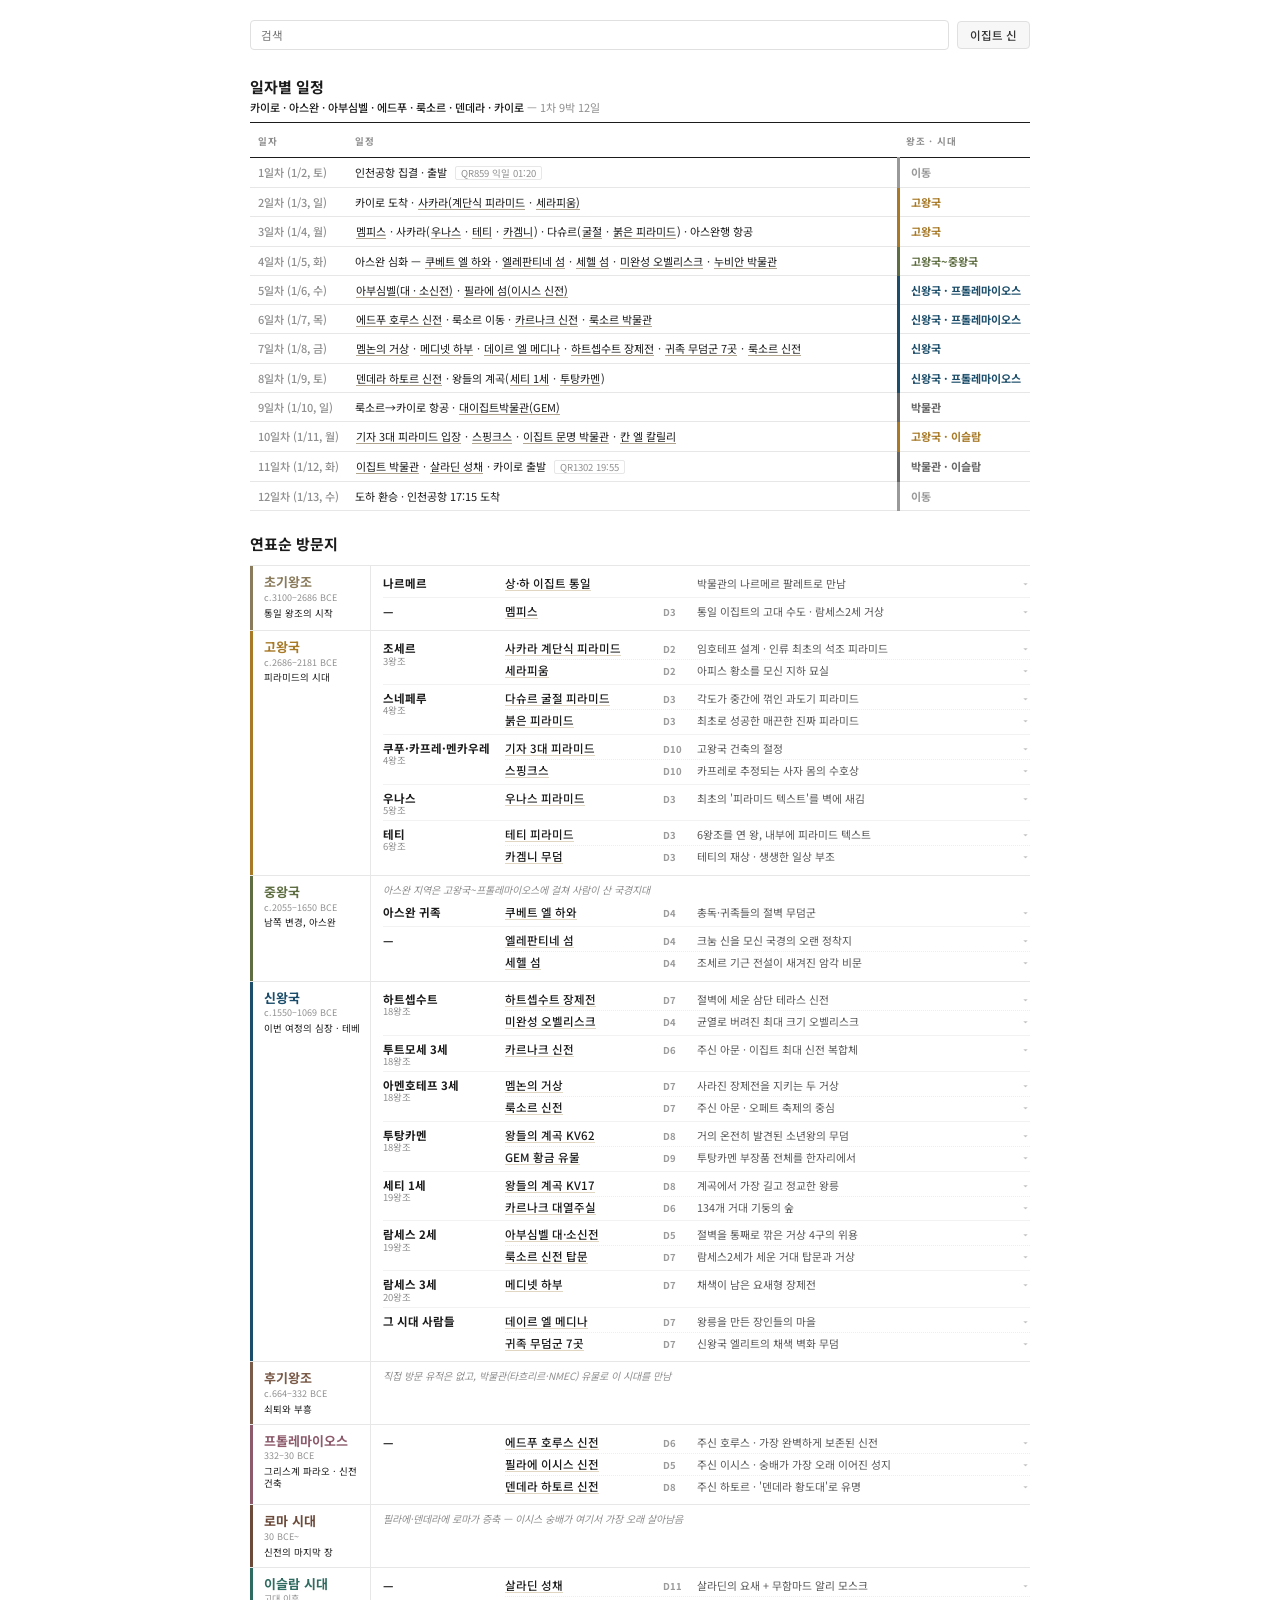
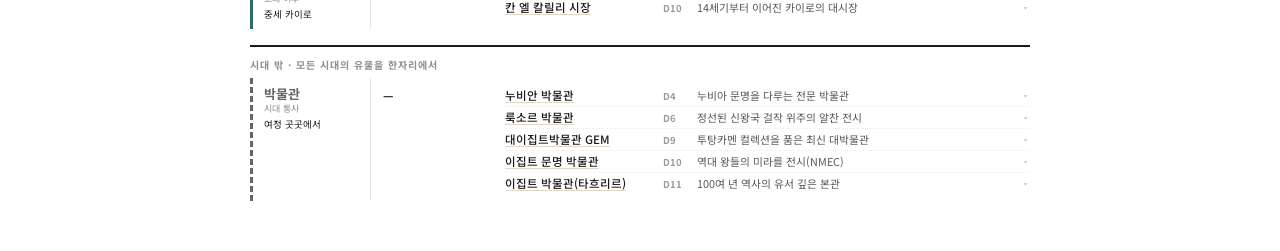
==== commit 5e2c986f: "style: remove route map badge from header" ====
--- a/egypt/index.html
+++ b/egypt/index.html
@@ -131,10 +131,7 @@
   <!-- 일자별 일정 (최상단 배치) -->
   <div>
     <div id="route-header-container" style="padding-bottom:8px;border-bottom:1.5px solid var(--ink);margin-bottom:6px;cursor:pointer;user-select:none;transition:background-color 0.2s;" onmouseover="this.style.backgroundColor='#faf8f5'" onmouseout="this.style.backgroundColor='transparent'">
-      <h2 style="font-size:15px;font-weight:700;margin:0 0 4px;line-height:1.2;display:flex;align-items:center;justify-content:space-between;">
-        일자별 일정
-        <span style="font-size:11px;font-weight:normal;color:#1C4E6B;border:1px solid #cddbe4;padding:1px 6px;border-radius:3px;background:#f0f7fa;">🗺️ 경로 지도 보기</span>
-      </h2>
+      <h2 style="font-size:15px;font-weight:700;margin:0 0 4px;line-height:1.2;">일자별 일정</h2>
       <div class="route" style="margin:0"><b>카이로 · 아스완 · 아부심벨 · 에드푸 · 룩소르 · 덴데라 · 카이로</b> — 1차 9박 12일</div>
     </div>
     
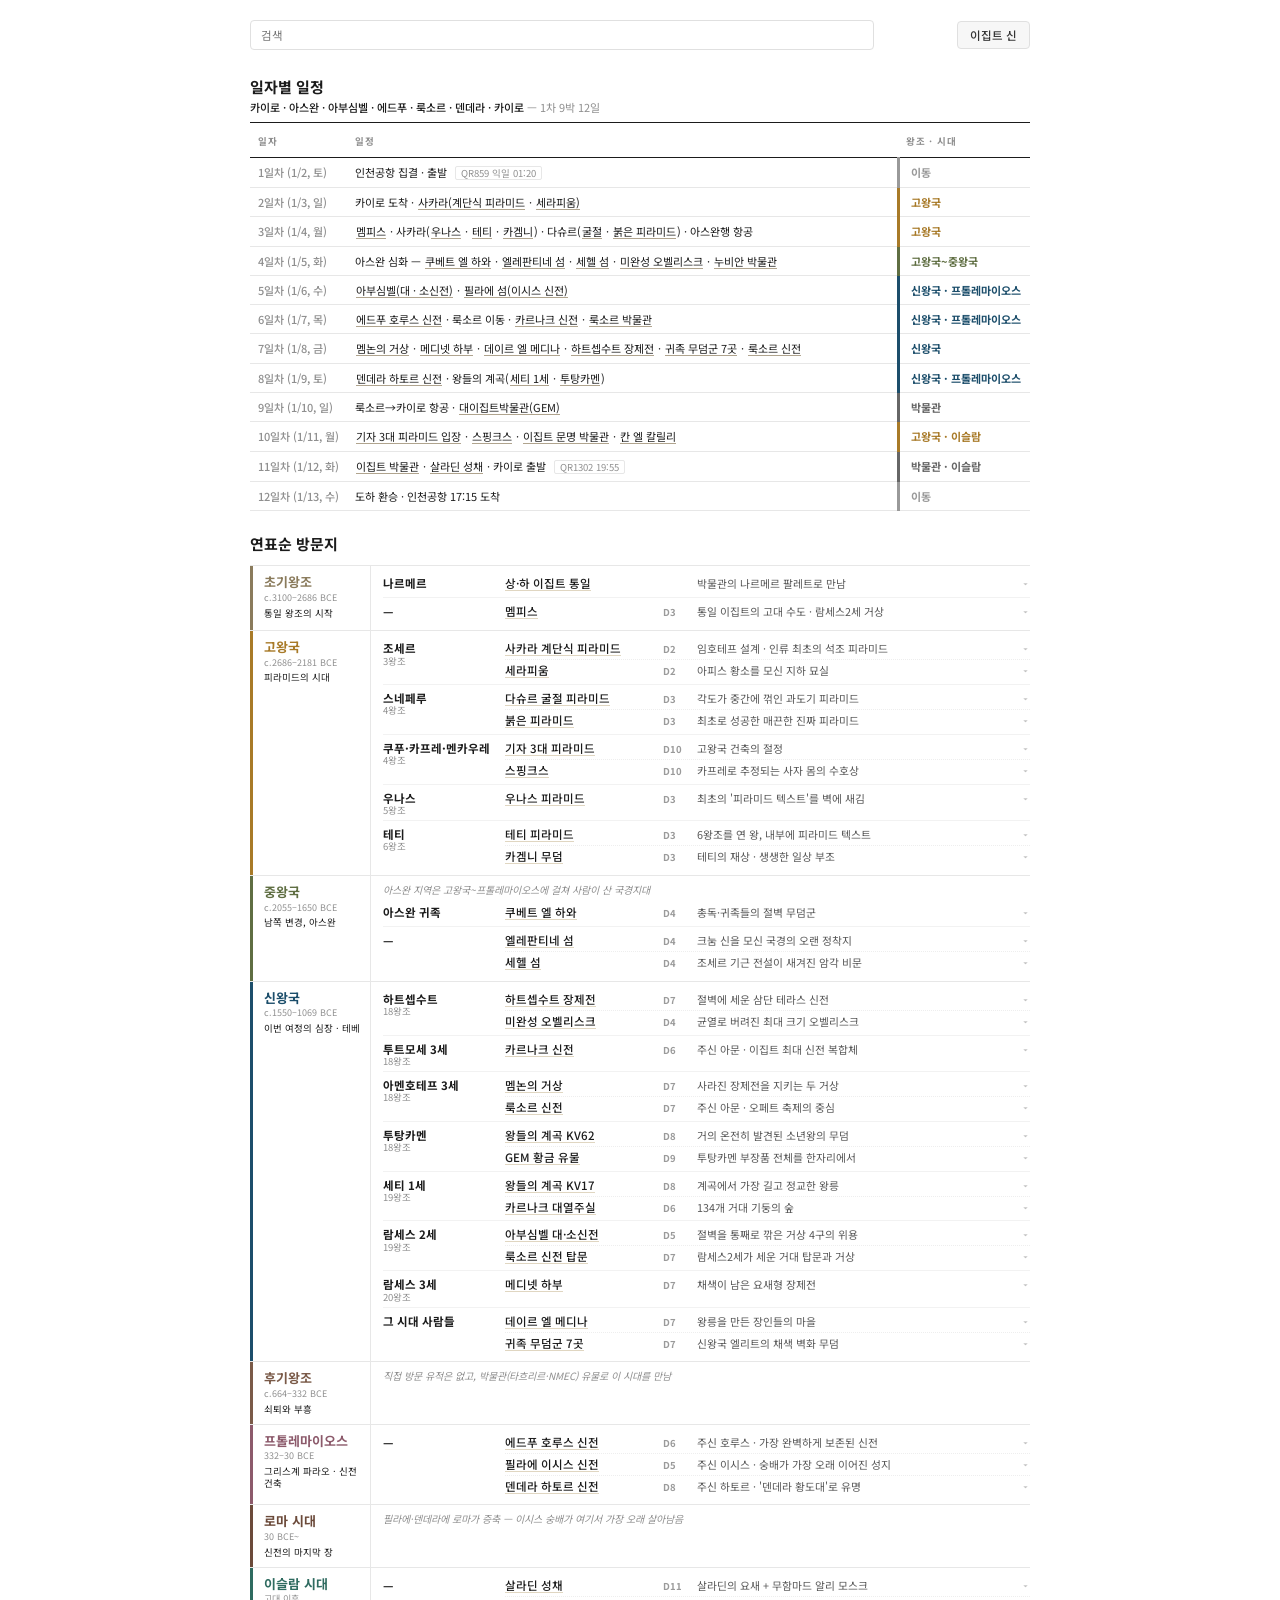
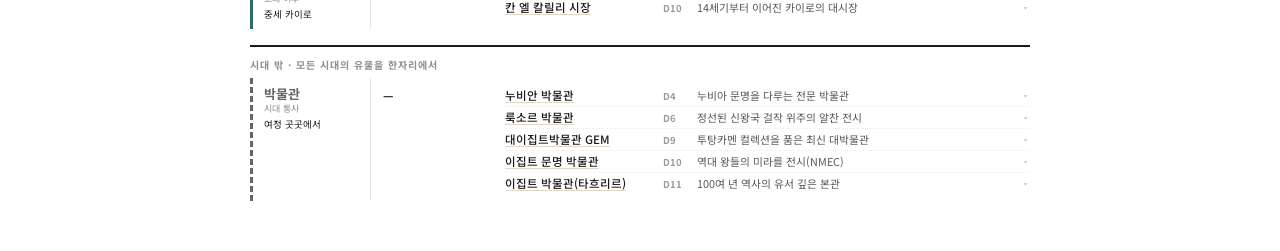
==== commit 396a9bb9: "style: reduce search bar width to 80% and increase gap to egypt god button" ====
--- a/egypt/index.html
+++ b/egypt/index.html
@@ -17,8 +17,8 @@
   .sheet{width:100%;max-width:780px;background:#fff}
 
   /* 상단 컨트롤 바 (검색창 + 이집트 신 버튼) */
-  .top-bar{display:flex;gap:8px;align-items:center;justify-content:space-between;margin-bottom:28px;flex-wrap:nowrap}
-  .search-wrap{flex:1;min-width:0}
+  .top-bar{display:flex;gap:16px;align-items:center;justify-content:space-between;margin-bottom:28px;flex-wrap:nowrap}
+  .search-wrap{flex:1;max-width:80%;min-width:0}
   .search-wrap input{width:100%;padding:6px 10px;font-size:11.5px;border:1px solid #e0e0e0;background:transparent;border-radius:4px;font-family:inherit;outline:none;color:#333;transition:all .15s}
   .search-wrap input:focus{background:#fff;border-color:#a0a0a0}
   .img-btn{display:inline-flex;align-items:center;justify-content:center;padding:6px 12px;font-size:11.5px;font-weight:500;color:#333;background:#f7f7f7;border:1px solid #e0e0e0;border-radius:4px;text-decoration:none;white-space:nowrap;cursor:pointer;transition:all .15s;flex-shrink:0}
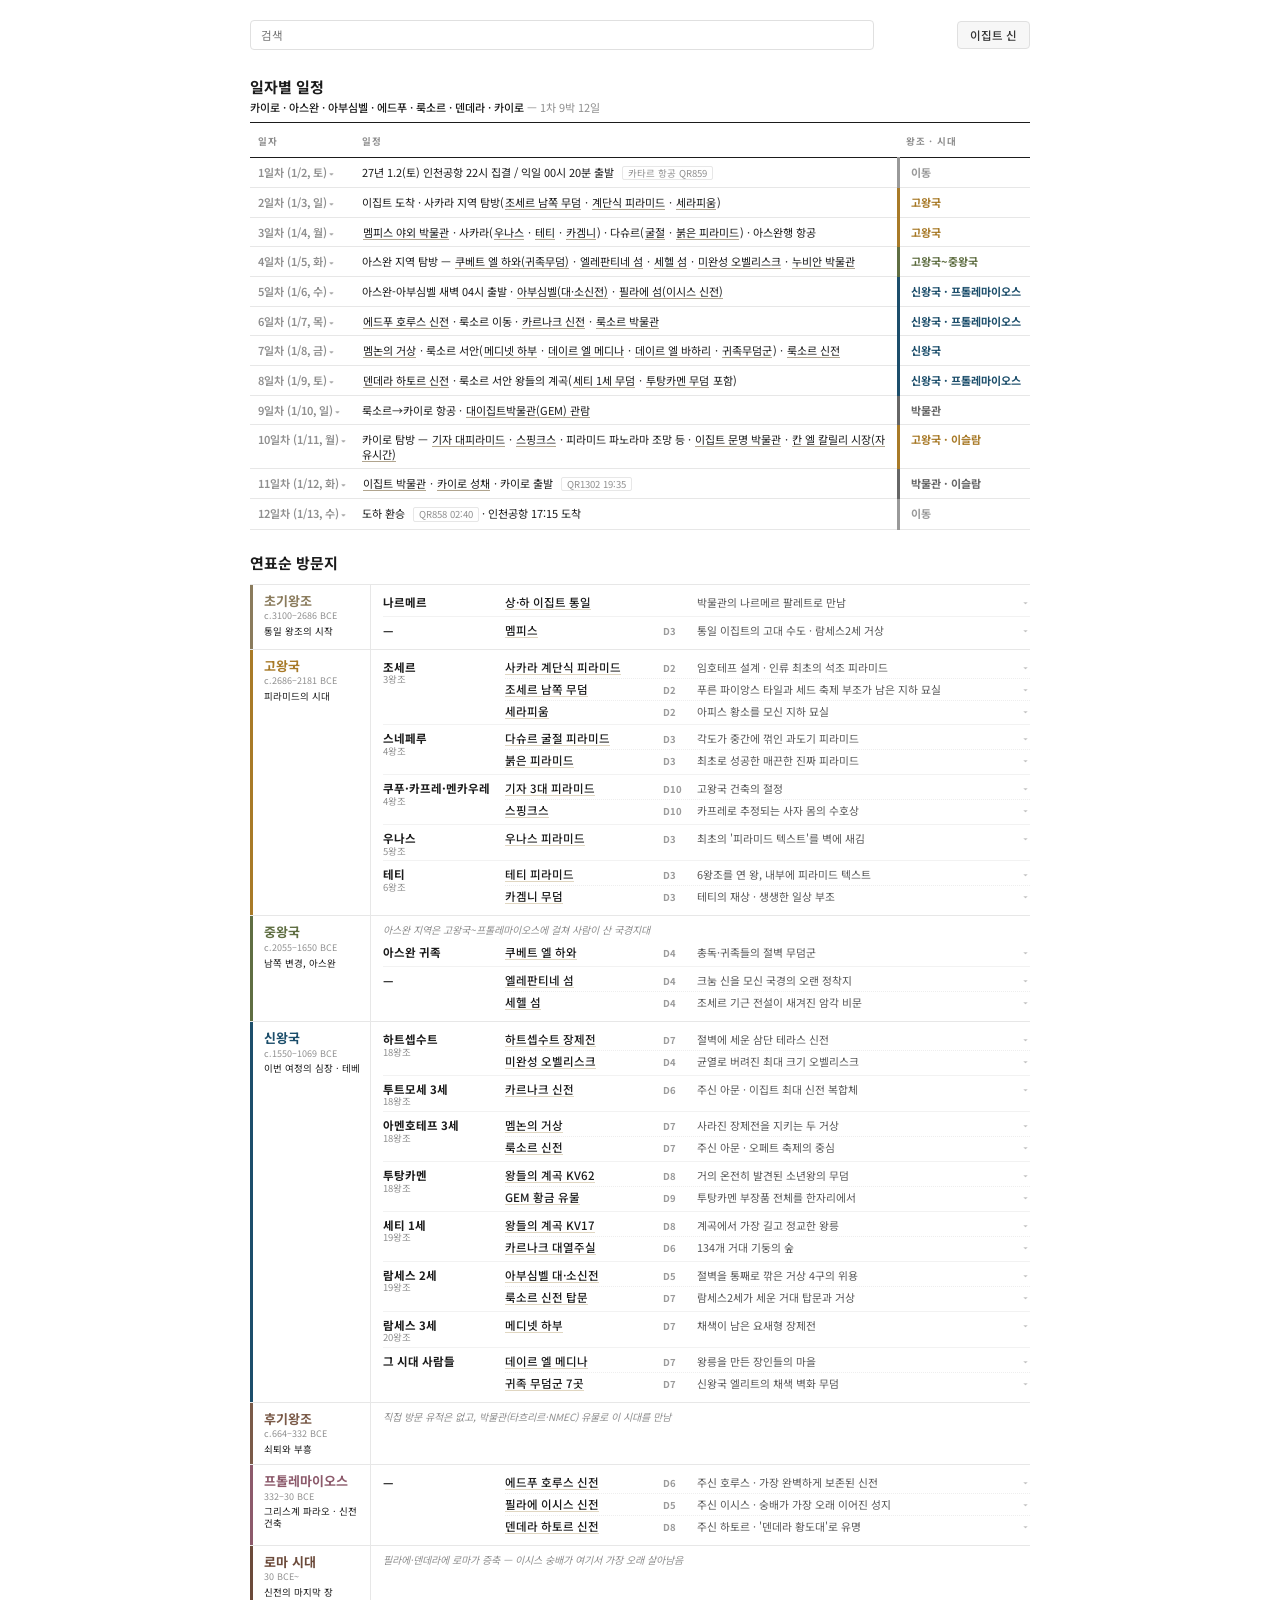
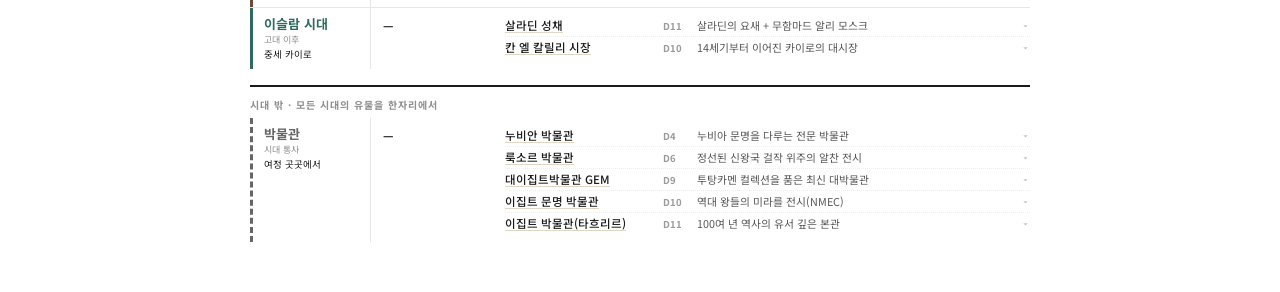
==== commit 5c80662c: "Update egypt schedule, flight details, and add Pharaoh info" ====
--- a/egypt/index.html
+++ b/egypt/index.html
@@ -33,7 +33,25 @@
     color:var(--soft);font-weight:700;padding:6px 8px 9px;border-bottom:1.5px solid var(--ink)}
   .itin td{padding:7px 8px;border-bottom:1px solid var(--line);vertical-align:top;line-height:1.3}
   .itin .era-cell{font-weight:700;color:var(--c);white-space:nowrap;border-left:3px solid var(--c);width:132px;padding-left:11px}
-  .itin .day{white-space:nowrap;color:var(--soft);font-weight:500;width:70px}
+  .itin .day{white-space:nowrap;color:var(--soft);font-weight:600;width:78px;cursor:pointer;user-select:none;transition:all .15s}
+  .itin .day:hover{color:var(--ink);text-decoration:underline}
+  .itin .day::after{content:" ▾";font-size:9px;color:#aaa;display:inline-block;transition:transform .15s;margin-left:2px}
+  .itin tr.open .day::after{transform:rotate(180deg);color:var(--ink)}
+  .itin tr.open td{background-color:#f8f9fa}
+  
+  /* 세부 시간표 서브 행 스타일 (모노톤) */
+  .itin-detail-row{display:none}
+  .itin-detail-row.show{display:table-row}
+  .itin-detail-cell{padding:8px 10px 12px !important;border-bottom:1.5px solid #e2e2e2 !important;background-color:#fbfbfb}
+  .sub-itin-wrap{border:1px solid #dcdcdc;border-radius:4px;overflow:hidden;background:#fff;box-shadow:0 1px 3px rgba(0,0,0,0.02)}
+  .sub-itin{width:100%;border-collapse:collapse;font-size:10.5px}
+  .sub-itin th{background:#eeeeee;color:#333333;font-weight:700;padding:6px 8px;font-size:10px;text-align:left;border-bottom:1px solid #dcdcdc}
+  .sub-itin td{padding:6px 8px;border-bottom:1px solid #eeeeee;vertical-align:top;line-height:1.4;color:#222222}
+  .sub-itin tr:last-child td{border-bottom:none}
+  .sub-itin .col-reg{width:75px;font-weight:600;color:#444}
+  .sub-itin .col-time{width:95px;color:#666;font-family:monospace;font-size:10px}
+  .sub-itin .hotel-badge{display:inline-block;margin-top:3px;padding:2px 6px;background:#f5f5f5;border:1px solid #dddddd;border-radius:3px;font-size:9.5px;color:#333333}
+  .sub-itin .meal-badge{display:inline-block;margin-top:3px;padding:1px 5px;background:#f5f5f5;border:1px solid #dddddd;border-radius:3px;font-size:9px;color:#555555}
   .fl{display:inline-block;font-size:9.5px;color:var(--soft);border:1px solid var(--line);padding:0 5px;border-radius:2px;margin-left:5px}
 
   /* 일정 표 내 유적 이동 앵커 링크 */
@@ -143,18 +161,162 @@
     <table class="itin">
       <thead><tr><th>일자</th><th>일정</th><th>왕조 · 시대</th></tr></thead>
       <tbody>
-        <tr><td class="day">1일차 (1/2, 토)</td><td>인천공항 집결 · 출발 <span class="fl">QR859 익일 01:20</span></td><td class="era-cell" style="--c:#999">이동</td></tr>
-        <tr><td class="day">2일차 (1/3, 일)</td><td>카이로 도착 · <a href="#site-djoser" class="itin-link" onclick="jumpSite(event,'site-djoser')">사카라(계단식 피라미드</a> · <a href="#site-serapeum" class="itin-link" onclick="jumpSite(event,'site-serapeum')">세라피움)</a></td><td class="era-cell" style="--c:#A87A28">고왕국</td></tr>
-        <tr><td class="day">3일차 (1/4, 월)</td><td><a href="#site-memphis" class="itin-link" onclick="jumpSite(event,'site-memphis')">멤피스</a> · 사카라(<a href="#site-unas" class="itin-link" onclick="jumpSite(event,'site-unas')">우나스</a> · <a href="#site-teti" class="itin-link" onclick="jumpSite(event,'site-teti')">테티</a> · <a href="#site-kagemni" class="itin-link" onclick="jumpSite(event,'site-kagemni')">카겜니</a>) · 다슈르(<a href="#site-bent" class="itin-link" onclick="jumpSite(event,'site-bent')">굴절</a> · <a href="#site-red" class="itin-link" onclick="jumpSite(event,'site-red')">붉은 피라미드</a>) · 아스완행 항공</td><td class="era-cell" style="--c:#A87A28">고왕국</td></tr>
-        <tr><td class="day">4일차 (1/5, 화)</td><td>아스완 심화 — <a href="#site-qubbet" class="itin-link" onclick="jumpSite(event,'site-qubbet')">쿠베트 엘 하와</a> · <a href="#site-elephantine" class="itin-link" onclick="jumpSite(event,'site-elephantine')">엘레판티네 섬</a> · <a href="#site-sehel" class="itin-link" onclick="jumpSite(event,'site-sehel')">세헬 섬</a> · <a href="#site-obelisk" class="itin-link" onclick="jumpSite(event,'site-obelisk')">미완성 오벨리스크</a> · <a href="#site-nubian-mus" class="itin-link" onclick="jumpSite(event,'site-nubian-mus')">누비안 박물관</a></td><td class="era-cell" style="--c:#5F6E42">고왕국~중왕국</td></tr>
-        <tr><td class="day">5일차 (1/6, 수)</td><td><a href="#site-abusimbel" class="itin-link" onclick="jumpSite(event,'site-abusimbel')">아부심벨(대 · 소신전)</a> · <a href="#site-philae" class="itin-link" onclick="jumpSite(event,'site-philae')">필라에 섬(이시스 신전)</a></td><td class="era-cell" style="--c:#1C4E6B">신왕국 · 프톨레마이오스</td></tr>
-        <tr><td class="day">6일차 (1/7, 목)</td><td><a href="#site-edfu" class="itin-link" onclick="jumpSite(event,'site-edfu')">에드푸 호루스 신전</a> · 룩소르 이동 · <a href="#site-karnak" class="itin-link" onclick="jumpSite(event,'site-karnak')">카르나크 신전</a> · <a href="#site-luxor-mus" class="itin-link" onclick="jumpSite(event,'site-luxor-mus')">룩소르 박물관</a></td><td class="era-cell" style="--c:#1C4E6B">신왕국 · 프톨레마이오스</td></tr>
-        <tr><td class="day">7일차 (1/8, 금)</td><td><a href="#site-memnon" class="itin-link" onclick="jumpSite(event,'site-memnon')">멤논의 거상</a> · <a href="#site-habu" class="itin-link" onclick="jumpSite(event,'site-habu')">메디넷 하부</a> · <a href="#site-deir-medina" class="itin-link" onclick="jumpSite(event,'site-deir-medina')">데이르 엘 메디나</a> · <a href="#site-hatshepsut" class="itin-link" onclick="jumpSite(event,'site-hatshepsut')">하트셉수트 장제전</a> · <a href="#site-nobles-tombs" class="itin-link" onclick="jumpSite(event,'site-nobles-tombs')">귀족 무덤군 7곳</a> · <a href="#site-luxor-temple" class="itin-link" onclick="jumpSite(event,'site-luxor-temple')">룩소르 신전</a></td><td class="era-cell" style="--c:#1C4E6B">신왕국</td></tr>
-        <tr><td class="day">8일차 (1/9, 토)</td><td><a href="#site-dendera" class="itin-link" onclick="jumpSite(event,'site-dendera')">덴데라 하토르 신전</a> · 왕들의 계곡(<a href="#site-seti-kv17" class="itin-link" onclick="jumpSite(event,'site-seti-kv17')">세티 1세</a> · <a href="#site-tut-kv62" class="itin-link" onclick="jumpSite(event,'site-tut-kv62')">투탕카멘</a>)</td><td class="era-cell" style="--c:#1C4E6B">신왕국 · 프톨레마이오스</td></tr>
-        <tr><td class="day">9일차 (1/10, 일)</td><td>룩소르→카이로 항공 · <a href="#site-gem-gold" class="itin-link" onclick="jumpSite(event,'site-gem-gold')">대이집트박물관(GEM)</a></td><td class="era-cell" style="--c:#666">박물관</td></tr>
-        <tr><td class="day">10일차 (1/11, 월)</td><td><a href="#site-giza" class="itin-link" onclick="jumpSite(event,'site-giza')">기자 3대 피라미드 입장</a> · <a href="#site-sphinx" class="itin-link" onclick="jumpSite(event,'site-sphinx')">스핑크스</a> · <a href="#site-nmec" class="itin-link" onclick="jumpSite(event,'site-nmec')">이집트 문명 박물관</a> · <a href="#site-khalili" class="itin-link" onclick="jumpSite(event,'site-khalili')">칸 엘 칼릴리</a></td><td class="era-cell" style="--c:#A87A28">고왕국 · 이슬람</td></tr>
-        <tr><td class="day">11일차 (1/12, 화)</td><td><a href="#site-tahrir" class="itin-link" onclick="jumpSite(event,'site-tahrir')">이집트 박물관</a> · <a href="#site-citadel" class="itin-link" onclick="jumpSite(event,'site-citadel')">살라딘 성채</a> · 카이로 출발 <span class="fl">QR1302 19:55</span></td><td class="era-cell" style="--c:#666">박물관 · 이슬람</td></tr>
-        <tr><td class="day">12일차 (1/13, 수)</td><td>도하 환승 · 인천공항 17:15 도착</td><td class="era-cell" style="--c:#999">이동</td></tr>
+        <tr id="itin-main-1"><td class="day" onclick="toggleDayDetail(1)">1일차 (1/2, 토)</td><td>27년 1.2(토) 인천공항 22시 집결 / 익일 00시 20분 출발 <span class="fl">카타르 항공 QR859</span></td><td class="era-cell" style="--c:#999">이동</td></tr>
+        <tr class="itin-detail-row" id="itin-detail-1"><td colspan="3" class="itin-detail-cell">
+          <div class="sub-itin-wrap"><table class="sub-itin">
+            <thead><tr><th style="width:85px">지역</th><th style="width:95px">시간</th><th>여행 일정</th></tr></thead>
+            <tbody>
+              <tr><td class="col-reg">인천</td><td class="col-time">20:30</td><td>인천국제공항 집결 (제1터미널 3층 K카운터)</td></tr>
+              <tr><td class="col-reg">인천 → 도하</td><td class="col-time">00:20 - 04:50</td><td>인천(ICN) 1/3 00:20 → 도하(DOH) 1/3 04:50 ㅣ 카타르항공 QR859 약 10시간 30분 소요<br>도하 하마드 국제공항 도착 후, 환승 수속</td></tr>
+            </tbody>
+          </table></div>
+        </td></tr>
+        <tr id="itin-main-2"><td class="day" onclick="toggleDayDetail(2)">2일차 (1/3, 일)</td><td>이집트 도착 · 사카라 지역 탐방(<a href="#site-djoser-south" class="itin-link" onclick="jumpSite(event,'site-djoser-south')">조세르 남쪽 무덤</a> · <a href="#site-djoser" class="itin-link" onclick="jumpSite(event,'site-djoser')">계단식 피라미드</a> · <a href="#site-serapeum" class="itin-link" onclick="jumpSite(event,'site-serapeum')">세라피움</a>)</td><td class="era-cell" style="--c:#A87A28">고왕국</td></tr>
+        <tr class="itin-detail-row" id="itin-detail-2"><td colspan="3" class="itin-detail-cell">
+          <div class="sub-itin-wrap"><table class="sub-itin">
+            <thead><tr><th style="width:85px">지역</th><th style="width:95px">시간</th><th>여행 일정</th></tr></thead>
+            <tbody>
+              <tr><td class="col-reg">도하 → 카이로</td><td class="col-time">08:20 - 11:05</td><td>도하(DOH) 1/3 08:20 → 카이로(CAI) 1/3 11:05 ㅣ 카타르항공 QR1303 약 3시간 45분 소요</td></tr>
+              <tr><td class="col-reg">카이로</td><td class="col-time">13:00 - 19:00</td><td>카이로 공항 도착 후, 입국 수속 및 가이드 미팅<br>사카라로 이동<br><b>▣ 사카라</b>: 계단식 피라미드, 세라피움</td></tr>
+              <tr><td class="col-reg">카이로</td><td class="col-time">19:00</td><td>호텔 체크인 후, 석식 및 휴식<br><span class="hotel-badge">STEIGENBERGER PYRAMIDS CAIRO 5★ 혹은 동급</span></td></tr>
+            </tbody>
+          </table></div>
+        </td></tr>
+        <tr id="itin-main-3"><td class="day" onclick="toggleDayDetail(3)">3일차 (1/4, 월)</td><td><a href="#site-memphis" class="itin-link" onclick="jumpSite(event,'site-memphis')">멤피스 야외 박물관</a> · 사카라(<a href="#site-unas" class="itin-link" onclick="jumpSite(event,'site-unas')">우나스</a> · <a href="#site-teti" class="itin-link" onclick="jumpSite(event,'site-teti')">테티</a> · <a href="#site-kagemni" class="itin-link" onclick="jumpSite(event,'site-kagemni')">카겜니</a>) · 다슈르(<a href="#site-bent" class="itin-link" onclick="jumpSite(event,'site-bent')">굴절</a> · <a href="#site-red" class="itin-link" onclick="jumpSite(event,'site-red')">붉은 피라미드</a>) · 아스완행 항공</td><td class="era-cell" style="--c:#A87A28">고왕국</td></tr>
+        <tr class="itin-detail-row" id="itin-detail-3"><td colspan="3" class="itin-detail-cell">
+          <div class="sub-itin-wrap"><table class="sub-itin">
+            <thead><tr><th style="width:85px">지역</th><th style="width:95px">시간</th><th>여행 일정</th></tr></thead>
+            <tbody>
+              <tr><td class="col-reg" rowspan="2">카이로</td><td class="col-time">06:30-</td><td>호텔 조식 (06시 30분부터 가능)</td></tr>
+              <tr><td class="col-time">09:00</td><td>호텔 출발</td></tr>
+              <tr><td class="col-reg">멤피스<br>사카라<br>다슈르</td><td class="col-time">09:30 - 13:00</td><td><b>▣ 멤피스 지역 탐방</b>: 멤피스 야외 박물관<br><b>▣ 사카라 지역 탐방</b>: 우나스 피라미드, 테티 피라미드, 카겜니 마스타바<br><b>▣ 다슈르 지역 탐방</b>: 굴절 피라미드, 붉은 피라미드</td></tr>
+              <tr><td class="col-reg" rowspan="2">카이로</td><td class="col-time">13:30</td><td>점심식사 (현지식당)</td></tr>
+              <tr><td class="col-time">15:00</td><td>공항 이동</td></tr>
+              <tr><td class="col-reg">카이로 → 아스완</td><td class="col-time">18:45 - 20:10</td><td>카이로(CAI) 1/4 18:45 → 아스완(ASW) 1/4 20:10 ㅣ 이집트항공 MS086 약 1시간 25분 소요</td></tr>
+              <tr><td class="col-reg">아스완</td><td class="col-time">22:00</td><td>호텔 도착 · 석식 (*늦은 저녁 식사)<br><span class="hotel-badge">THE ZEN WELLNESS RESORT ASWAN 5★ 혹은 동급</span></td></tr>
+            </tbody>
+          </table></div>
+        </td></tr>
+        <tr id="itin-main-4"><td class="day" onclick="toggleDayDetail(4)">4일차 (1/5, 화)</td><td>아스완 지역 탐방 — <a href="#site-qubbet" class="itin-link" onclick="jumpSite(event,'site-qubbet')">쿠베트 엘 하와(귀족무덤)</a> · <a href="#site-elephantine" class="itin-link" onclick="jumpSite(event,'site-elephantine')">엘레판티네 섬</a> · <a href="#site-sehel" class="itin-link" onclick="jumpSite(event,'site-sehel')">세헬 섬</a> · <a href="#site-obelisk" class="itin-link" onclick="jumpSite(event,'site-obelisk')">미완성 오벨리스크</a> · <a href="#site-nubian-mus" class="itin-link" onclick="jumpSite(event,'site-nubian-mus')">누비안 박물관</a></td><td class="era-cell" style="--c:#5F6E42">고왕국~중왕국</td></tr>
+        <tr class="itin-detail-row" id="itin-detail-4"><td colspan="3" class="itin-detail-cell">
+          <div class="sub-itin-wrap"><table class="sub-itin">
+            <thead><tr><th style="width:85px">지역</th><th style="width:95px">시간</th><th>여행 일정</th></tr></thead>
+            <tbody>
+              <tr><td class="col-reg" rowspan="6">아스완</td><td class="col-time">06:30</td><td>기상 및 조식</td></tr>
+              <tr><td class="col-time">08:00</td><td>호텔 출발</td></tr>
+              <tr><td class="col-time">09:00</td><td><b>▣ 아스완 탐방</b>: 쿠베트 엘 하와, 엘레판티네 섬</td></tr>
+              <tr><td class="col-time">12:00</td><td>점심식사 (현지식당)</td></tr>
+              <tr><td class="col-time">13:00</td><td><b>▣ 아스완 탐방</b>: 세헬섬 유적지, 미완성 오벨리스크, 누비안 박물관</td></tr>
+              <tr><td class="col-time">19:00</td><td>호텔 도착 · 저녁식사<br><span class="hotel-badge">THE ZEN WELLNESS RESORT ASWAN 5★ 혹은 동급</span></td></tr>
+            </tbody>
+          </table></div>
+        </td></tr>
+        <tr id="itin-main-5"><td class="day" onclick="toggleDayDetail(5)">5일차 (1/6, 수)</td><td>아스완-아부심벨 새벽 04시 출발 · <a href="#site-abusimbel" class="itin-link" onclick="jumpSite(event,'site-abusimbel')">아부심벨(대·소신전)</a> · <a href="#site-philae" class="itin-link" onclick="jumpSite(event,'site-philae')">필라에 섬(이시스 신전)</a></td><td class="era-cell" style="--c:#1C4E6B">신왕국 · 프톨레마이오스</td></tr>
+        <tr class="itin-detail-row" id="itin-detail-5"><td colspan="3" class="itin-detail-cell">
+          <div class="sub-itin-wrap"><table class="sub-itin">
+            <thead><tr><th style="width:85px">지역</th><th style="width:95px">시간</th><th>여행 일정</th></tr></thead>
+            <tbody>
+              <tr><td class="col-reg">아스완</td><td class="col-time">03:00</td><td>새벽 기상 및 조식</td></tr>
+              <tr><td class="col-reg">아스완 → 아부심벨</td><td class="col-time">04:00</td><td>호텔 출발 (아스완 → 아부심벨 이동)</td></tr>
+              <tr><td class="col-reg">아부심벨</td><td class="col-time">08:00</td><td><b>▣ 아부심벨</b>: 아부심벨 대신전 (람세스 2세 신전), 아부심벨 소신전 (네페르타리 신전)</td></tr>
+              <tr><td class="col-reg">아부심벨 → 아스완</td><td class="col-time">10:00</td><td>아부심벨 → 아스완 이동</td></tr>
+              <tr><td class="col-reg" rowspan="3">아스완</td><td class="col-time">14:00</td><td>중식 (현지식당 *점심이 늦습니다)</td></tr>
+              <tr><td class="col-time">14:00</td><td><b>▣ 필라에 섬</b>: 이시스 신전</td></tr>
+              <tr><td class="col-time">19:00</td><td>호텔 도착 · 석식<br><span class="hotel-badge">THE ZEN WELLNESS RESORT ASWAN 5★ 혹은 동급</span></td></tr>
+            </tbody>
+          </table></div>
+        </td></tr>
+        <tr id="itin-main-6"><td class="day" onclick="toggleDayDetail(6)">6일차 (1/7, 목)</td><td><a href="#site-edfu" class="itin-link" onclick="jumpSite(event,'site-edfu')">에드푸 호루스 신전</a> · 룩소르 이동 · <a href="#site-karnak" class="itin-link" onclick="jumpSite(event,'site-karnak')">카르나크 신전</a> · <a href="#site-luxor-mus" class="itin-link" onclick="jumpSite(event,'site-luxor-mus')">룩소르 박물관</a></td><td class="era-cell" style="--c:#1C4E6B">신왕국 · 프톨레마이오스</td></tr>
+        <tr class="itin-detail-row" id="itin-detail-6"><td colspan="3" class="itin-detail-cell">
+          <div class="sub-itin-wrap"><table class="sub-itin">
+            <thead><tr><th style="width:85px">지역</th><th style="width:95px">시간</th><th>여행 일정</th></tr></thead>
+            <tbody>
+              <tr><td class="col-reg" rowspan="2">아스완</td><td class="col-time">06:30-</td><td>호텔 조식 (06시 30분부터 가능)</td></tr>
+              <tr><td class="col-time">07:00</td><td>호텔 출발</td></tr>
+              <tr><td class="col-reg">아스완 → 에드푸</td><td class="col-time">08:00</td><td>아스완 → 에드푸 이동</td></tr>
+              <tr><td class="col-reg">에드푸<br>룩소르</td><td class="col-time">09:00 - 18:00</td><td><b>▣ 에드푸</b>: 호루스 신전<br>에드푸 → 룩소르 이동<br>점심식사 (현지식당)<br><b>▣ 카르나크 신전</b><br><b>▣ 룩소르 박물관</b></td></tr>
+              <tr><td class="col-reg">룩소르</td><td class="col-time">19:00</td><td>호텔 도착 · 석식<br><span class="hotel-badge">STEIGENBERGER LUXOR 5★ 혹은 동급</span></td></tr>
+            </tbody>
+          </table></div>
+        </td></tr>
+        <tr id="itin-main-7"><td class="day" onclick="toggleDayDetail(7)">7일차 (1/8, 금)</td><td><a href="#site-memnon" class="itin-link" onclick="jumpSite(event,'site-memnon')">멤논의 거상</a> · 룩소르 서안(<a href="#site-habu" class="itin-link" onclick="jumpSite(event,'site-habu')">메디넷 하부</a> · <a href="#site-deir-medina" class="itin-link" onclick="jumpSite(event,'site-deir-medina')">데이르 엘 메디나</a> · <a href="#site-hatshepsut" class="itin-link" onclick="jumpSite(event,'site-hatshepsut')">데이르 엘 바하리</a> · <a href="#site-nobles-tombs" class="itin-link" onclick="jumpSite(event,'site-nobles-tombs')">귀족무덤군</a>) · <a href="#site-luxor-temple" class="itin-link" onclick="jumpSite(event,'site-luxor-temple')">룩소르 신전</a></td><td class="era-cell" style="--c:#1C4E6B">신왕국</td></tr>
+        <tr class="itin-detail-row" id="itin-detail-7"><td colspan="3" class="itin-detail-cell">
+          <div class="sub-itin-wrap"><table class="sub-itin">
+            <thead><tr><th style="width:85px">지역</th><th style="width:95px">시간</th><th>여행 일정</th></tr></thead>
+            <tbody>
+              <tr><td class="col-reg" rowspan="2">룩소르</td><td class="col-time">06:30-</td><td>호텔 조식 (06시 30분부터 가능)</td></tr>
+              <tr><td class="col-time">07:00</td><td>호텔 출발</td></tr>
+              <tr><td class="col-reg">룩소르 서안</td><td class="col-time">08:00</td><td><b>▣ 멤논의 거상</b> (아멘호테프 3세의 거상)<br><b>▣ 메디넷 하부</b><br><b>▣ 데이르 엘 메디나</b></td></tr>
+              <tr><td class="col-reg">룩소르</td><td class="col-time">13:00</td><td>중식 (현지식당)</td></tr>
+              <tr><td class="col-reg">룩소르 서안/동안</td><td class="col-time">14:00</td><td><b>▣ 귀족 무덤군</b>: 우세르헤트 TT56, 라모세 TT55, 카엠헤트 TT57<br><b>▣ 데이르 엘 바하리</b><br><b>▣ 왕들의 계곡</b>: 투탕카멘, 세티 1세 무덤 + 3개 무덤<br><b>▣ 룩소르 신전</b></td></tr>
+              <tr><td class="col-reg">룩소르</td><td class="col-time">20:00</td><td>호텔 도착 · 석식<br><span class="hotel-badge">STEIGENBERGER LUXOR 5★ 혹은 동급</span></td></tr>
+            </tbody>
+          </table></div>
+        </td></tr>
+        <tr id="itin-main-8"><td class="day" onclick="toggleDayDetail(8)">8일차 (1/9, 토)</td><td><a href="#site-dendera" class="itin-link" onclick="jumpSite(event,'site-dendera')">덴데라 하토르 신전</a> · 룩소르 서안 왕들의 계곡(<a href="#site-seti-kv17" class="itin-link" onclick="jumpSite(event,'site-seti-kv17')">세티 1세 무덤</a> · <a href="#site-tut-kv62" class="itin-link" onclick="jumpSite(event,'site-tut-kv62')">투탕카멘 무덤</a> 포함)</td><td class="era-cell" style="--c:#1C4E6B">신왕국 · 프톨레마이오스</td></tr>
+        <tr class="itin-detail-row" id="itin-detail-8"><td colspan="3" class="itin-detail-cell">
+          <div class="sub-itin-wrap"><table class="sub-itin">
+            <thead><tr><th style="width:85px">지역</th><th style="width:95px">시간</th><th>여행 일정</th></tr></thead>
+            <tbody>
+              <tr><td class="col-reg" rowspan="2">룩소르</td><td class="col-time">06:30-</td><td>호텔 조식 (06시 30분부터 가능)</td></tr>
+              <tr><td class="col-time">07:30</td><td>호텔 출발</td></tr>
+              <tr><td class="col-reg">덴데라<br>룩소르 서안</td><td class="col-time">09:00 - 16:00</td><td>룩소르 → 덴데라 버스 이동<br><b>▣ 덴데라 하토르 신전</b><br>덴데라 → 룩소르 서안 버스 이동<br><b>▣ 왕들의 계곡</b> (세티 1세 무덤, 투탕카멘 무덤 포함)</td></tr>
+              <tr><td class="col-reg">룩소르</td><td class="col-time">18:00</td><td>석식: 현지 레스토랑<br><span class="hotel-badge">STEIGENBERGER LUXOR 5★</span></td></tr>
+            </tbody>
+          </table></div>
+        </td></tr>
+        <tr id="itin-main-9"><td class="day" onclick="toggleDayDetail(9)">9일차 (1/10, 일)</td><td>룩소르→카이로 항공 · <a href="#site-gem-gold" class="itin-link" onclick="jumpSite(event,'site-gem-gold')">대이집트박물관(GEM) 관람</a></td><td class="era-cell" style="--c:#666">박물관</td></tr>
+        <tr class="itin-detail-row" id="itin-detail-9"><td colspan="3" class="itin-detail-cell">
+          <div class="sub-itin-wrap"><table class="sub-itin">
+            <thead><tr><th style="width:85px">지역</th><th style="width:95px">시간</th><th>여행 일정</th></tr></thead>
+            <tbody>
+              <tr><td class="col-reg">룩소르</td><td class="col-time">06:30-</td><td>호텔 조식 (06시 30분부터 가능)</td></tr>
+              <tr><td class="col-reg">룩소르 → 카이로</td><td class="col-time">09:30 - 10:40</td><td>룩소르(LXR) 1/10 09:30 → 카이로(CAI) 1/10 10:40 ㅣ 나일에어 NP072 약 1시간 10분 소요</td></tr>
+              <tr><td class="col-reg" rowspan="2">카이로</td><td class="col-time">12:00 - 18:00</td><td><b>▣ 대이집트 박물관(GEM)</b> (*중식: GEM 내부 식당)</td></tr>
+              <tr><td class="col-time">19:00</td><td>호텔 도착 · 석식<br><span class="hotel-badge">FAIRMONT NILE CITY 5★</span></td></tr>
+            </tbody>
+          </table></div>
+        </td></tr>
+        <tr id="itin-main-10"><td class="day" onclick="toggleDayDetail(10)">10일차 (1/11, 월)</td><td>카이로 탐방 — <a href="#site-giza" class="itin-link" onclick="jumpSite(event,'site-giza')">기자 대피라미드</a> · <a href="#site-sphinx" class="itin-link" onclick="jumpSite(event,'site-sphinx')">스핑크스</a> · 피라미드 파노라마 조망 등 · <a href="#site-nmec" class="itin-link" onclick="jumpSite(event,'site-nmec')">이집트 문명 박물관</a> · <a href="#site-khalili" class="itin-link" onclick="jumpSite(event,'site-khalili')">칸 엘 칼릴리 시장(자유시간)</a></td><td class="era-cell" style="--c:#A87A28">고왕국 · 이슬람</td></tr>
+        <tr class="itin-detail-row" id="itin-detail-10"><td colspan="3" class="itin-detail-cell">
+          <div class="sub-itin-wrap"><table class="sub-itin">
+            <thead><tr><th style="width:85px">지역</th><th style="width:95px">시간</th><th>여행 일정</th></tr></thead>
+            <tbody>
+              <tr><td class="col-reg" rowspan="5">카이로</td><td class="col-time">06:30-</td><td>호텔 조식 (06시 30분부터 가능)</td></tr>
+              <tr><td class="col-time">07:30</td><td>호텔 출발</td></tr>
+              <tr><td class="col-time">08:00</td><td><b>▣ 쿠푸 대피라미드</b><br><b>▣ 기자 피라미드 조망</b><br><b>▣ 카프라 피라미드 / 멘카우레 피라미드</b><br><b>▣ 카프라 하안신전</b><br><b>▣ 스핑크스</b></td></tr>
+              <tr><td class="col-time">13:00</td><td>중식 (현지식당)</td></tr>
+              <tr><td class="col-time">14:00</td><td><b>▣ 이집트 문명박물관</b><br><b>▣ 칸 엘 칼릴리 시장 (자유시간)</b></td></tr>
+              <tr><td class="col-reg">카이로</td><td class="col-time">19:00</td><td>호텔 도착 · 석식<br><span class="hotel-badge">FAIRMONT NILE CITY 5★</span></td></tr>
+            </tbody>
+          </table></div>
+        </td></tr>
+        <tr id="itin-main-11"><td class="day" onclick="toggleDayDetail(11)">11일차 (1/12, 화)</td><td><a href="#site-tahrir" class="itin-link" onclick="jumpSite(event,'site-tahrir')">이집트 박물관</a> · <a href="#site-citadel" class="itin-link" onclick="jumpSite(event,'site-citadel')">카이로 성채</a> · 카이로 출발 <span class="fl">QR1302 19:35</span></td><td class="era-cell" style="--c:#666">박물관 · 이슬람</td></tr>
+        <tr class="itin-detail-row" id="itin-detail-11"><td colspan="3" class="itin-detail-cell">
+          <div class="sub-itin-wrap"><table class="sub-itin">
+            <thead><tr><th style="width:85px">지역</th><th style="width:95px">시간</th><th>여행 일정</th></tr></thead>
+            <tbody>
+              <tr><td class="col-reg" rowspan="5">카이로</td><td class="col-time">06:30-</td><td>호텔 조식 (06시 30분부터 가능)</td></tr>
+              <tr><td class="col-time">09:00</td><td>호텔 출발</td></tr>
+              <tr><td class="col-time">09:00</td><td><b>▣ 구 이집트 박물관</b></td></tr>
+              <tr><td class="col-time">12:30</td><td>중식 (현지 한식당)</td></tr>
+              <tr><td class="col-time">14:00</td><td><b>▣ 살라딘 성채</b></td></tr>
+              <tr><td class="col-reg">카이로 공항</td><td class="col-time">16:30</td><td>공항 도착 후 출국 수속</td></tr>
+              <tr><td class="col-reg">카이로 → 도하</td><td class="col-time">19:35 - 23:40</td><td>카이로(CAI) 1/12 19:35 → 도하(DOH) 1/13 23:40 ㅣ 카타르항공 QR1302 약 3시간 5분 소요</td></tr>
+            </tbody>
+          </table></div>
+        </td></tr>
+        <tr id="itin-main-12"><td class="day" onclick="toggleDayDetail(12)">12일차 (1/13, 수)</td><td>도하 환승 <span class="fl">QR858 02:40</span> · 인천공항 17:15 도착</td><td class="era-cell" style="--c:#999">이동</td></tr>
+        <tr class="itin-detail-row" id="itin-detail-12"><td colspan="3" class="itin-detail-cell">
+          <div class="sub-itin-wrap"><table class="sub-itin">
+            <thead><tr><th style="width:85px">지역</th><th style="width:95px">시간</th><th>여행 일정</th></tr></thead>
+            <tbody>
+              <tr><td class="col-reg">도하</td><td class="col-time">24:00</td><td>도하 하마드 국제공항 도착 후, 환승 수속</td></tr>
+              <tr><td class="col-reg">도하 → 인천</td><td class="col-time">02:40 - 17:15</td><td>도하(DOH) 1/13 02:40 → 인천(ICN) 1/13 17:15 ㅣ 카타르항공 QR858 약 8시간 35분 소요</td></tr>
+              <tr><td class="col-reg">인천</td><td class="col-time">17:15</td><td>인천공항 도착</td></tr>
+            </tbody>
+          </table></div>
+        </td></tr>
       </tbody>
     </table>
   </div>
@@ -186,6 +348,10 @@
       <summary><span class="nm">사카라 계단식 피라미드</span><span class="d">D2</span><span class="pt">임호테프 설계 · 인류 최초의 석조 피라미드</span></summary>
       <div class="detail"><p class="desc">제3왕조 조세르 왕의 무덤으로, 천재 건축가 임호테프가 설계했다. 그전까지 왕의 무덤은 낮은 상자형 마스타바였는데, 이를 6단으로 겹쳐 쌓아 하늘로 올린 인류 최초의 대형 석조 건축물이다. '돌을 다루는 법'을 처음 대규모로 실험한 현장이라, 이후 모든 피라미드가 여기서 출발한다. 주변엔 넓은 제의 단지가 함께 남아 있다.</p><div class="imgs"></div>
       <div class="lnk"><a href="https://www.google.com/search?tbm=isch&amp;q=%EC%82%B4%EC%B9%B4%EB%9D%BC%20%EA%B3%84%EB%8B%A8%EC%8B%9D%20%ED%94%BC%EB%9D%BC%EB%AF%B8%EB%93%9C%20%EC%9D%B4%EC%A7%91%ED%8A%B8" target="_blank" rel="noopener">Google 이미지에서 보기</a> · <a href="https://en.wikipedia.org/wiki/Pyramid%20of%20Djoser" target="_blank" rel="noopener">위키백과</a></div></div>
+      </details><details class="site" id="site-djoser-south" data-wiki="Pyramid of Djoser">
+      <summary><span class="nm">조세르 남쪽 무덤</span><span class="d">D2</span><span class="pt">푸른 파이앙스 타일과 세드 축제 부조가 남은 지하 묘실</span></summary>
+      <div class="detail"><p class="desc">조세르 계단식 피라미드 복합 단지 남쪽 담장 아래에 자리한 독특한 지하 구조물이다. 깊이 30여 미터의 수직 갱도 아래 화강암 묘실이 조성되어 있으며, 왕의 영혼(카)을 모시거나 내장을 보관하는 카노푸스 묘실 용도로 추정된다. 내부에는 선명한 푸른색 파이앙스 타일로 장식된 벽면과 파라오의 재생과 활력을 다짐하는 '세드 축제'에서 질주하는 조세르 왕의 부조가 잘 보존되어 있다. 오랜 복원 끝에 2021년 일반에 공개되었다.</p><div class="imgs"></div>
+      <div class="lnk"><a href="https://www.google.com/search?tbm=isch&amp;q=%EC%A1%B0%EC%84%B8%EB%A5%B4%20%EB%82%A8%EC%BD%BD%20%EB%AC%B4%EB%8D%A4%20%EC%82%AC%EC%B9%B4%EB%9D%BC" target="_blank" rel="noopener">Google 이미지에서 보기</a> · <a href="https://en.wikipedia.org/wiki/Pyramid_of_Djoser#South_Tomb" target="_blank" rel="noopener">위키백과</a></div></div>
       </details><details class="site" id="site-serapeum" data-wiki="Serapeum of Saqqara">
       <summary><span class="nm">세라피움</span><span class="d">D2</span><span class="pt">아피스 황소를 모신 지하 묘실</span></summary>
       <div class="detail"><p class="desc">멤피스의 수호신 프타의 현신으로 여겨진 신성한 '아피스 황소'들을 미라로 만들어 안치한 지하 묘역이다. 어두운 갱도를 따라 무게 수십 톤의 거대한 화강암 석관들이 줄지어 놓여 있어 압도적이다. 신왕국부터 프톨레마이오스 시대까지 대대로 이어졌고, 19세기 마리에트가 발굴했다. 고대 이집트의 동물 숭배와 석공 기술을 함께 보여준다.</p><div class="imgs"></div>
@@ -519,6 +685,21 @@
     }
   });
 });
+
+// 일자별 세부 일정 토글
+function toggleDayDetail(dayIndex) {
+  var row = document.getElementById('itin-main-' + dayIndex);
+  var detailRow = document.getElementById('itin-detail-' + dayIndex);
+  if (!detailRow) return;
+  
+  if (detailRow.classList.contains('show')) {
+    detailRow.classList.remove('show');
+    if (row) row.classList.remove('open');
+  } else {
+    detailRow.classList.add('show');
+    if (row) row.classList.add('open');
+  }
+}
 </script>
 </body>
 </html>
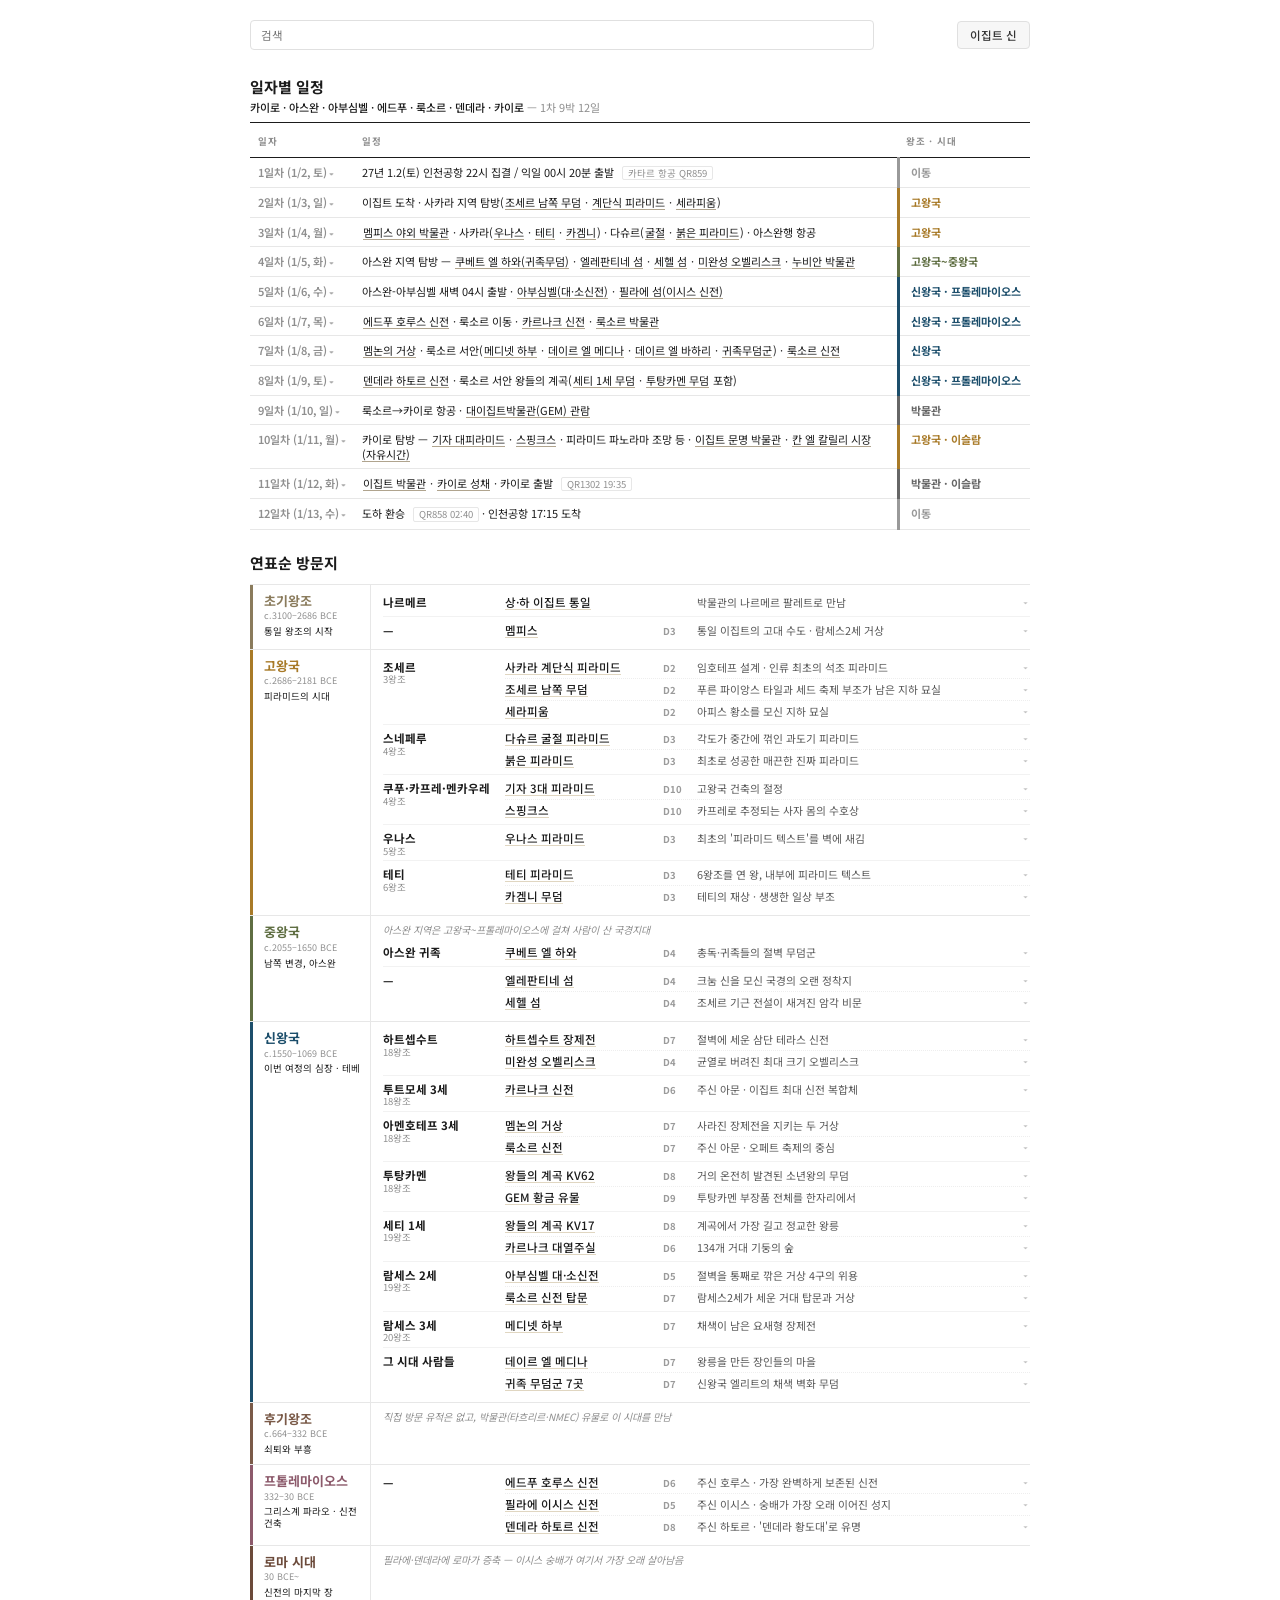
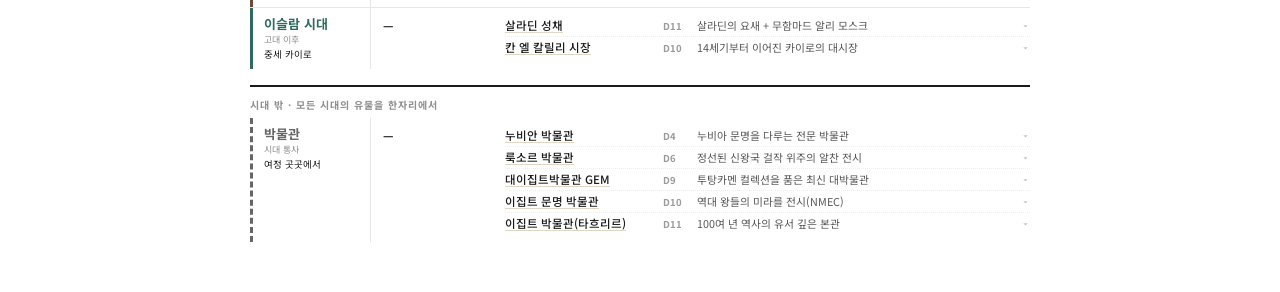
==== commit b6c860cf: "모바일 레이아웃 개선: 지역/시간 셀 너비 축소, 시간 범위 줄바꿈, 파라오 타이틀 추가" ====
--- a/egypt/index.html
+++ b/egypt/index.html
@@ -13,8 +13,9 @@
   html{-webkit-text-size-adjust:100%}
   body{font-family:'Noto Sans KR',sans-serif;background:#fff;color:var(--ink);
     line-height:1.3;padding:20px 14px 50px;display:flex;justify-content:center;
-    -webkit-print-color-adjust:exact;print-color-adjust:exact}
-  .sheet{width:100%;max-width:780px;background:#fff}
+    -webkit-print-color-adjust:exact;print-color-adjust:exact;
+    word-break:keep-all;overflow-wrap:break-word}
+  .sheet{width:100%;max-width:780px;background:#fff;word-break:keep-all}
 
   /* 상단 컨트롤 바 (검색창 + 이집트 신 버튼) */
   .top-bar{display:flex;gap:16px;align-items:center;justify-content:space-between;margin-bottom:28px;flex-wrap:nowrap}
@@ -28,7 +29,7 @@
   .route b{color:var(--ink);font-weight:500}
 
   .ih{font-size:15px;font-weight:700;margin:0 0 3px;padding-bottom:8px;border-bottom:1.5px solid var(--ink)}
-  .itin{width:100%;border-collapse:collapse;font-size:11px;margin-top:2px}
+  .itin{width:100%;border-collapse:collapse;font-size:11px;margin-top:2px;word-break:keep-all}
   .itin th{text-align:left;font-size:9.5px;letter-spacing:.08em;text-transform:uppercase;
     color:var(--soft);font-weight:700;padding:6px 8px 9px;border-bottom:1.5px solid var(--ink)}
   .itin td{padding:7px 8px;border-bottom:1px solid var(--line);vertical-align:top;line-height:1.3}
@@ -45,11 +46,11 @@
   .itin-detail-cell{padding:8px 10px 12px !important;border-bottom:1.5px solid #e2e2e2 !important;background-color:#fbfbfb}
   .sub-itin-wrap{border:1px solid #dcdcdc;border-radius:4px;overflow:hidden;background:#fff;box-shadow:0 1px 3px rgba(0,0,0,0.02)}
   .sub-itin{width:100%;border-collapse:collapse;font-size:10.5px}
-  .sub-itin th{background:#eeeeee;color:#333333;font-weight:700;padding:6px 8px;font-size:10px;text-align:left;border-bottom:1px solid #dcdcdc}
-  .sub-itin td{padding:6px 8px;border-bottom:1px solid #eeeeee;vertical-align:top;line-height:1.4;color:#222222}
+  .sub-itin th{background:#eeeeee;color:#333333;font-weight:700;padding:6px 6px;font-size:10px;text-align:left;border-bottom:1px solid #dcdcdc}
+  .sub-itin td{padding:6px 6px;border-bottom:1px solid #eeeeee;vertical-align:top;line-height:1.4;color:#222222}
   .sub-itin tr:last-child td{border-bottom:none}
-  .sub-itin .col-reg{width:75px;font-weight:600;color:#444}
-  .sub-itin .col-time{width:95px;color:#666;font-family:monospace;font-size:10px}
+  .sub-itin .col-reg, .sub-itin th.col-reg{width:85px}
+  .sub-itin .col-time, .sub-itin th.col-time{width:57px;color:#666;font-family:monospace;font-size:10px}
   .sub-itin .hotel-badge{display:inline-block;margin-top:3px;padding:2px 6px;background:#f5f5f5;border:1px solid #dddddd;border-radius:3px;font-size:9.5px;color:#333333}
   .sub-itin .meal-badge{display:inline-block;margin-top:3px;padding:1px 5px;background:#f5f5f5;border:1px solid #dddddd;border-radius:3px;font-size:9px;color:#555555}
   .fl{display:inline-block;font-size:9.5px;color:var(--soft);border:1px solid var(--line);padding:0 5px;border-radius:2px;margin-left:5px}
@@ -115,7 +116,7 @@
   .aside-era{border-top:none}
   .aside-era .label{border-left-style:dashed}
 
-  @media (max-width:620px){
+  @media (max-width:768px){
     .era{flex-direction:column}
     .label{flex:none;border-left:3px solid var(--c);padding:6px 0 4px 8px}
     .body{border-left:3px solid var(--c);padding-left:8px}
@@ -124,7 +125,18 @@
     .ksites{width:100%}
     summary{grid-template-columns:1fr auto;gap:1px 8px}
     summary .pt{grid-column:1 / -1}
-    .itin .era-cell{width:104px;font-size:10.5px}
+    .itin{table-layout:fixed !important;width:100% !important}
+    .itin th:first-child{width:62px}
+    .itin th:last-child{width:62px}
+    .itin .day{width:62px;white-space:normal;font-size:10.5px;line-height:1.25}
+    .itin .era-cell{width:62px;font-size:10px;white-space:normal;padding-left:6px;line-height:1.25}
+    .itin td{word-break:keep-all;overflow-wrap:break-word}
+    .itin-detail-cell{padding:4px 2px 8px !important;overflow:hidden !important}
+    .sub-itin-wrap{overflow:hidden !important;max-width:100% !important}
+    .sub-itin{table-layout:fixed !important;width:100% !important}
+    .sub-itin th, .sub-itin td{padding:4px 2px !important;min-width:0 !important;word-break:keep-all;overflow-wrap:break-word}
+    .sub-itin .col-reg, .sub-itin th.col-reg{width:12px !important;max-width:12px !important;min-width:0 !important;overflow:hidden;word-break:keep-all;white-space:normal}
+    .sub-itin .col-time, .sub-itin th.col-time{width:10px !important;max-width:10px !important;min-width:0 !important;overflow:hidden;word-break:keep-all;white-space:normal}
     .top-bar{flex-direction:row;align-items:center}
   }
   @page{ size:A4; margin:8mm }
@@ -164,20 +176,20 @@
         <tr id="itin-main-1"><td class="day" onclick="toggleDayDetail(1)">1일차 (1/2, 토)</td><td>27년 1.2(토) 인천공항 22시 집결 / 익일 00시 20분 출발 <span class="fl">카타르 항공 QR859</span></td><td class="era-cell" style="--c:#999">이동</td></tr>
         <tr class="itin-detail-row" id="itin-detail-1"><td colspan="3" class="itin-detail-cell">
           <div class="sub-itin-wrap"><table class="sub-itin">
-            <thead><tr><th style="width:85px">지역</th><th style="width:95px">시간</th><th>여행 일정</th></tr></thead>
+            <thead><tr><th class="col-reg">지역</th><th class="col-time">시간</th><th>여행 일정</th></tr></thead>
             <tbody>
               <tr><td class="col-reg">인천</td><td class="col-time">20:30</td><td>인천국제공항 집결 (제1터미널 3층 K카운터)</td></tr>
-              <tr><td class="col-reg">인천 → 도하</td><td class="col-time">00:20 - 04:50</td><td>인천(ICN) 1/3 00:20 → 도하(DOH) 1/3 04:50 ㅣ 카타르항공 QR859 약 10시간 30분 소요<br>도하 하마드 국제공항 도착 후, 환승 수속</td></tr>
+              <tr><td class="col-reg">인천 → 도하</td><td class="col-time">00:20<br>- 04:50</td><td>인천(ICN) 1/3 00:20 → 도하(DOH) 1/3 04:50 ㅣ 카타르항공 QR859 약 10시간 30분 소요<br>도하 하마드 국제공항 도착 후, 환승 수속</td></tr>
             </tbody>
           </table></div>
         </td></tr>
         <tr id="itin-main-2"><td class="day" onclick="toggleDayDetail(2)">2일차 (1/3, 일)</td><td>이집트 도착 · 사카라 지역 탐방(<a href="#site-djoser-south" class="itin-link" onclick="jumpSite(event,'site-djoser-south')">조세르 남쪽 무덤</a> · <a href="#site-djoser" class="itin-link" onclick="jumpSite(event,'site-djoser')">계단식 피라미드</a> · <a href="#site-serapeum" class="itin-link" onclick="jumpSite(event,'site-serapeum')">세라피움</a>)</td><td class="era-cell" style="--c:#A87A28">고왕국</td></tr>
         <tr class="itin-detail-row" id="itin-detail-2"><td colspan="3" class="itin-detail-cell">
           <div class="sub-itin-wrap"><table class="sub-itin">
-            <thead><tr><th style="width:85px">지역</th><th style="width:95px">시간</th><th>여행 일정</th></tr></thead>
-            <tbody>
-              <tr><td class="col-reg">도하 → 카이로</td><td class="col-time">08:20 - 11:05</td><td>도하(DOH) 1/3 08:20 → 카이로(CAI) 1/3 11:05 ㅣ 카타르항공 QR1303 약 3시간 45분 소요</td></tr>
-              <tr><td class="col-reg">카이로</td><td class="col-time">13:00 - 19:00</td><td>카이로 공항 도착 후, 입국 수속 및 가이드 미팅<br>사카라로 이동<br><b>▣ 사카라</b>: 계단식 피라미드, 세라피움</td></tr>
+            <thead><tr><th class="col-reg">지역</th><th class="col-time">시간</th><th>여행 일정</th></tr></thead>
+            <tbody>
+              <tr><td class="col-reg">도하 → 카이로</td><td class="col-time">08:20<br>- 11:05</td><td>도하(DOH) 1/3 08:20 → 카이로(CAI) 1/3 11:05 ㅣ 카타르항공 QR1303 약 3시간 45분 소요</td></tr>
+              <tr><td class="col-reg">카이로</td><td class="col-time">13:00<br>- 19:00</td><td>카이로 공항 도착 후, 입국 수속 및 가이드 미팅<br>사카라로 이동<br><b>▣ 사카라</b>: 계단식 피라미드, 세라피움</td></tr>
               <tr><td class="col-reg">카이로</td><td class="col-time">19:00</td><td>호텔 체크인 후, 석식 및 휴식<br><span class="hotel-badge">STEIGENBERGER PYRAMIDS CAIRO 5★ 혹은 동급</span></td></tr>
             </tbody>
           </table></div>
@@ -185,14 +197,14 @@
         <tr id="itin-main-3"><td class="day" onclick="toggleDayDetail(3)">3일차 (1/4, 월)</td><td><a href="#site-memphis" class="itin-link" onclick="jumpSite(event,'site-memphis')">멤피스 야외 박물관</a> · 사카라(<a href="#site-unas" class="itin-link" onclick="jumpSite(event,'site-unas')">우나스</a> · <a href="#site-teti" class="itin-link" onclick="jumpSite(event,'site-teti')">테티</a> · <a href="#site-kagemni" class="itin-link" onclick="jumpSite(event,'site-kagemni')">카겜니</a>) · 다슈르(<a href="#site-bent" class="itin-link" onclick="jumpSite(event,'site-bent')">굴절</a> · <a href="#site-red" class="itin-link" onclick="jumpSite(event,'site-red')">붉은 피라미드</a>) · 아스완행 항공</td><td class="era-cell" style="--c:#A87A28">고왕국</td></tr>
         <tr class="itin-detail-row" id="itin-detail-3"><td colspan="3" class="itin-detail-cell">
           <div class="sub-itin-wrap"><table class="sub-itin">
-            <thead><tr><th style="width:85px">지역</th><th style="width:95px">시간</th><th>여행 일정</th></tr></thead>
+            <thead><tr><th class="col-reg">지역</th><th class="col-time">시간</th><th>여행 일정</th></tr></thead>
             <tbody>
               <tr><td class="col-reg" rowspan="2">카이로</td><td class="col-time">06:30-</td><td>호텔 조식 (06시 30분부터 가능)</td></tr>
               <tr><td class="col-time">09:00</td><td>호텔 출발</td></tr>
-              <tr><td class="col-reg">멤피스<br>사카라<br>다슈르</td><td class="col-time">09:30 - 13:00</td><td><b>▣ 멤피스 지역 탐방</b>: 멤피스 야외 박물관<br><b>▣ 사카라 지역 탐방</b>: 우나스 피라미드, 테티 피라미드, 카겜니 마스타바<br><b>▣ 다슈르 지역 탐방</b>: 굴절 피라미드, 붉은 피라미드</td></tr>
+              <tr><td class="col-reg">멤피스<br>사카라<br>다슈르</td><td class="col-time">09:30<br>- 13:00</td><td><b>▣ 멤피스 지역 탐방</b>: 멤피스 야외 박물관<br><b>▣ 사카라 지역 탐방</b>: 우나스 피라미드, 테티 피라미드, 카겜니 마스타바<br><b>▣ 다슈르 지역 탐방</b>: 굴절 피라미드, 붉은 피라미드</td></tr>
               <tr><td class="col-reg" rowspan="2">카이로</td><td class="col-time">13:30</td><td>점심식사 (현지식당)</td></tr>
               <tr><td class="col-time">15:00</td><td>공항 이동</td></tr>
-              <tr><td class="col-reg">카이로 → 아스완</td><td class="col-time">18:45 - 20:10</td><td>카이로(CAI) 1/4 18:45 → 아스완(ASW) 1/4 20:10 ㅣ 이집트항공 MS086 약 1시간 25분 소요</td></tr>
+              <tr><td class="col-reg">카이로 → 아스완</td><td class="col-time">18:45<br>- 20:10</td><td>카이로(CAI) 1/4 18:45 → 아스완(ASW) 1/4 20:10 ㅣ 이집트항공 MS086 약 1시간 25분 소요</td></tr>
               <tr><td class="col-reg">아스완</td><td class="col-time">22:00</td><td>호텔 도착 · 석식 (*늦은 저녁 식사)<br><span class="hotel-badge">THE ZEN WELLNESS RESORT ASWAN 5★ 혹은 동급</span></td></tr>
             </tbody>
           </table></div>
@@ -200,7 +212,7 @@
         <tr id="itin-main-4"><td class="day" onclick="toggleDayDetail(4)">4일차 (1/5, 화)</td><td>아스완 지역 탐방 — <a href="#site-qubbet" class="itin-link" onclick="jumpSite(event,'site-qubbet')">쿠베트 엘 하와(귀족무덤)</a> · <a href="#site-elephantine" class="itin-link" onclick="jumpSite(event,'site-elephantine')">엘레판티네 섬</a> · <a href="#site-sehel" class="itin-link" onclick="jumpSite(event,'site-sehel')">세헬 섬</a> · <a href="#site-obelisk" class="itin-link" onclick="jumpSite(event,'site-obelisk')">미완성 오벨리스크</a> · <a href="#site-nubian-mus" class="itin-link" onclick="jumpSite(event,'site-nubian-mus')">누비안 박물관</a></td><td class="era-cell" style="--c:#5F6E42">고왕국~중왕국</td></tr>
         <tr class="itin-detail-row" id="itin-detail-4"><td colspan="3" class="itin-detail-cell">
           <div class="sub-itin-wrap"><table class="sub-itin">
-            <thead><tr><th style="width:85px">지역</th><th style="width:95px">시간</th><th>여행 일정</th></tr></thead>
+            <thead><tr><th class="col-reg">지역</th><th class="col-time">시간</th><th>여행 일정</th></tr></thead>
             <tbody>
               <tr><td class="col-reg" rowspan="6">아스완</td><td class="col-time">06:30</td><td>기상 및 조식</td></tr>
               <tr><td class="col-time">08:00</td><td>호텔 출발</td></tr>
@@ -214,7 +226,7 @@
         <tr id="itin-main-5"><td class="day" onclick="toggleDayDetail(5)">5일차 (1/6, 수)</td><td>아스완-아부심벨 새벽 04시 출발 · <a href="#site-abusimbel" class="itin-link" onclick="jumpSite(event,'site-abusimbel')">아부심벨(대·소신전)</a> · <a href="#site-philae" class="itin-link" onclick="jumpSite(event,'site-philae')">필라에 섬(이시스 신전)</a></td><td class="era-cell" style="--c:#1C4E6B">신왕국 · 프톨레마이오스</td></tr>
         <tr class="itin-detail-row" id="itin-detail-5"><td colspan="3" class="itin-detail-cell">
           <div class="sub-itin-wrap"><table class="sub-itin">
-            <thead><tr><th style="width:85px">지역</th><th style="width:95px">시간</th><th>여행 일정</th></tr></thead>
+            <thead><tr><th class="col-reg">지역</th><th class="col-time">시간</th><th>여행 일정</th></tr></thead>
             <tbody>
               <tr><td class="col-reg">아스완</td><td class="col-time">03:00</td><td>새벽 기상 및 조식</td></tr>
               <tr><td class="col-reg">아스완 → 아부심벨</td><td class="col-time">04:00</td><td>호텔 출발 (아스완 → 아부심벨 이동)</td></tr>
@@ -229,12 +241,12 @@
         <tr id="itin-main-6"><td class="day" onclick="toggleDayDetail(6)">6일차 (1/7, 목)</td><td><a href="#site-edfu" class="itin-link" onclick="jumpSite(event,'site-edfu')">에드푸 호루스 신전</a> · 룩소르 이동 · <a href="#site-karnak" class="itin-link" onclick="jumpSite(event,'site-karnak')">카르나크 신전</a> · <a href="#site-luxor-mus" class="itin-link" onclick="jumpSite(event,'site-luxor-mus')">룩소르 박물관</a></td><td class="era-cell" style="--c:#1C4E6B">신왕국 · 프톨레마이오스</td></tr>
         <tr class="itin-detail-row" id="itin-detail-6"><td colspan="3" class="itin-detail-cell">
           <div class="sub-itin-wrap"><table class="sub-itin">
-            <thead><tr><th style="width:85px">지역</th><th style="width:95px">시간</th><th>여행 일정</th></tr></thead>
+            <thead><tr><th class="col-reg">지역</th><th class="col-time">시간</th><th>여행 일정</th></tr></thead>
             <tbody>
               <tr><td class="col-reg" rowspan="2">아스완</td><td class="col-time">06:30-</td><td>호텔 조식 (06시 30분부터 가능)</td></tr>
               <tr><td class="col-time">07:00</td><td>호텔 출발</td></tr>
               <tr><td class="col-reg">아스완 → 에드푸</td><td class="col-time">08:00</td><td>아스완 → 에드푸 이동</td></tr>
-              <tr><td class="col-reg">에드푸<br>룩소르</td><td class="col-time">09:00 - 18:00</td><td><b>▣ 에드푸</b>: 호루스 신전<br>에드푸 → 룩소르 이동<br>점심식사 (현지식당)<br><b>▣ 카르나크 신전</b><br><b>▣ 룩소르 박물관</b></td></tr>
+              <tr><td class="col-reg">에드푸<br>룩소르</td><td class="col-time">09:00<br>- 18:00</td><td><b>▣ 에드푸</b>: 호루스 신전<br>에드푸 → 룩소르 이동<br>점심식사 (현지식당)<br><b>▣ 카르나크 신전</b><br><b>▣ 룩소르 박물관</b></td></tr>
               <tr><td class="col-reg">룩소르</td><td class="col-time">19:00</td><td>호텔 도착 · 석식<br><span class="hotel-badge">STEIGENBERGER LUXOR 5★ 혹은 동급</span></td></tr>
             </tbody>
           </table></div>
@@ -242,7 +254,7 @@
         <tr id="itin-main-7"><td class="day" onclick="toggleDayDetail(7)">7일차 (1/8, 금)</td><td><a href="#site-memnon" class="itin-link" onclick="jumpSite(event,'site-memnon')">멤논의 거상</a> · 룩소르 서안(<a href="#site-habu" class="itin-link" onclick="jumpSite(event,'site-habu')">메디넷 하부</a> · <a href="#site-deir-medina" class="itin-link" onclick="jumpSite(event,'site-deir-medina')">데이르 엘 메디나</a> · <a href="#site-hatshepsut" class="itin-link" onclick="jumpSite(event,'site-hatshepsut')">데이르 엘 바하리</a> · <a href="#site-nobles-tombs" class="itin-link" onclick="jumpSite(event,'site-nobles-tombs')">귀족무덤군</a>) · <a href="#site-luxor-temple" class="itin-link" onclick="jumpSite(event,'site-luxor-temple')">룩소르 신전</a></td><td class="era-cell" style="--c:#1C4E6B">신왕국</td></tr>
         <tr class="itin-detail-row" id="itin-detail-7"><td colspan="3" class="itin-detail-cell">
           <div class="sub-itin-wrap"><table class="sub-itin">
-            <thead><tr><th style="width:85px">지역</th><th style="width:95px">시간</th><th>여행 일정</th></tr></thead>
+            <thead><tr><th class="col-reg">지역</th><th class="col-time">시간</th><th>여행 일정</th></tr></thead>
             <tbody>
               <tr><td class="col-reg" rowspan="2">룩소르</td><td class="col-time">06:30-</td><td>호텔 조식 (06시 30분부터 가능)</td></tr>
               <tr><td class="col-time">07:00</td><td>호텔 출발</td></tr>
@@ -256,11 +268,11 @@
         <tr id="itin-main-8"><td class="day" onclick="toggleDayDetail(8)">8일차 (1/9, 토)</td><td><a href="#site-dendera" class="itin-link" onclick="jumpSite(event,'site-dendera')">덴데라 하토르 신전</a> · 룩소르 서안 왕들의 계곡(<a href="#site-seti-kv17" class="itin-link" onclick="jumpSite(event,'site-seti-kv17')">세티 1세 무덤</a> · <a href="#site-tut-kv62" class="itin-link" onclick="jumpSite(event,'site-tut-kv62')">투탕카멘 무덤</a> 포함)</td><td class="era-cell" style="--c:#1C4E6B">신왕국 · 프톨레마이오스</td></tr>
         <tr class="itin-detail-row" id="itin-detail-8"><td colspan="3" class="itin-detail-cell">
           <div class="sub-itin-wrap"><table class="sub-itin">
-            <thead><tr><th style="width:85px">지역</th><th style="width:95px">시간</th><th>여행 일정</th></tr></thead>
+            <thead><tr><th class="col-reg">지역</th><th class="col-time">시간</th><th>여행 일정</th></tr></thead>
             <tbody>
               <tr><td class="col-reg" rowspan="2">룩소르</td><td class="col-time">06:30-</td><td>호텔 조식 (06시 30분부터 가능)</td></tr>
               <tr><td class="col-time">07:30</td><td>호텔 출발</td></tr>
-              <tr><td class="col-reg">덴데라<br>룩소르 서안</td><td class="col-time">09:00 - 16:00</td><td>룩소르 → 덴데라 버스 이동<br><b>▣ 덴데라 하토르 신전</b><br>덴데라 → 룩소르 서안 버스 이동<br><b>▣ 왕들의 계곡</b> (세티 1세 무덤, 투탕카멘 무덤 포함)</td></tr>
+              <tr><td class="col-reg">덴데라<br>룩소르 서안</td><td class="col-time">09:00<br>- 16:00</td><td>룩소르 → 덴데라 버스 이동<br><b>▣ 덴데라 하토르 신전</b><br>덴데라 → 룩소르 서안 버스 이동<br><b>▣ 왕들의 계곡</b> (세티 1세 무덤, 투탕카멘 무덤 포함)</td></tr>
               <tr><td class="col-reg">룩소르</td><td class="col-time">18:00</td><td>석식: 현지 레스토랑<br><span class="hotel-badge">STEIGENBERGER LUXOR 5★</span></td></tr>
             </tbody>
           </table></div>
@@ -268,11 +280,11 @@
         <tr id="itin-main-9"><td class="day" onclick="toggleDayDetail(9)">9일차 (1/10, 일)</td><td>룩소르→카이로 항공 · <a href="#site-gem-gold" class="itin-link" onclick="jumpSite(event,'site-gem-gold')">대이집트박물관(GEM) 관람</a></td><td class="era-cell" style="--c:#666">박물관</td></tr>
         <tr class="itin-detail-row" id="itin-detail-9"><td colspan="3" class="itin-detail-cell">
           <div class="sub-itin-wrap"><table class="sub-itin">
-            <thead><tr><th style="width:85px">지역</th><th style="width:95px">시간</th><th>여행 일정</th></tr></thead>
+            <thead><tr><th class="col-reg">지역</th><th class="col-time">시간</th><th>여행 일정</th></tr></thead>
             <tbody>
               <tr><td class="col-reg">룩소르</td><td class="col-time">06:30-</td><td>호텔 조식 (06시 30분부터 가능)</td></tr>
-              <tr><td class="col-reg">룩소르 → 카이로</td><td class="col-time">09:30 - 10:40</td><td>룩소르(LXR) 1/10 09:30 → 카이로(CAI) 1/10 10:40 ㅣ 나일에어 NP072 약 1시간 10분 소요</td></tr>
-              <tr><td class="col-reg" rowspan="2">카이로</td><td class="col-time">12:00 - 18:00</td><td><b>▣ 대이집트 박물관(GEM)</b> (*중식: GEM 내부 식당)</td></tr>
+              <tr><td class="col-reg">룩소르 → 카이로</td><td class="col-time">09:30<br>- 10:40</td><td>룩소르(LXR) 1/10 09:30 → 카이로(CAI) 1/10 10:40 ㅣ 나일에어 NP072 약 1시간 10분 소요</td></tr>
+              <tr><td class="col-reg" rowspan="2">카이로</td><td class="col-time">12:00<br>- 18:00</td><td><b>▣ 대이집트 박물관(GEM)</b> (*중식: GEM 내부 식당)</td></tr>
               <tr><td class="col-time">19:00</td><td>호텔 도착 · 석식<br><span class="hotel-badge">FAIRMONT NILE CITY 5★</span></td></tr>
             </tbody>
           </table></div>
@@ -280,7 +292,7 @@
         <tr id="itin-main-10"><td class="day" onclick="toggleDayDetail(10)">10일차 (1/11, 월)</td><td>카이로 탐방 — <a href="#site-giza" class="itin-link" onclick="jumpSite(event,'site-giza')">기자 대피라미드</a> · <a href="#site-sphinx" class="itin-link" onclick="jumpSite(event,'site-sphinx')">스핑크스</a> · 피라미드 파노라마 조망 등 · <a href="#site-nmec" class="itin-link" onclick="jumpSite(event,'site-nmec')">이집트 문명 박물관</a> · <a href="#site-khalili" class="itin-link" onclick="jumpSite(event,'site-khalili')">칸 엘 칼릴리 시장(자유시간)</a></td><td class="era-cell" style="--c:#A87A28">고왕국 · 이슬람</td></tr>
         <tr class="itin-detail-row" id="itin-detail-10"><td colspan="3" class="itin-detail-cell">
           <div class="sub-itin-wrap"><table class="sub-itin">
-            <thead><tr><th style="width:85px">지역</th><th style="width:95px">시간</th><th>여행 일정</th></tr></thead>
+            <thead><tr><th class="col-reg">지역</th><th class="col-time">시간</th><th>여행 일정</th></tr></thead>
             <tbody>
               <tr><td class="col-reg" rowspan="5">카이로</td><td class="col-time">06:30-</td><td>호텔 조식 (06시 30분부터 가능)</td></tr>
               <tr><td class="col-time">07:30</td><td>호텔 출발</td></tr>
@@ -294,7 +306,7 @@
         <tr id="itin-main-11"><td class="day" onclick="toggleDayDetail(11)">11일차 (1/12, 화)</td><td><a href="#site-tahrir" class="itin-link" onclick="jumpSite(event,'site-tahrir')">이집트 박물관</a> · <a href="#site-citadel" class="itin-link" onclick="jumpSite(event,'site-citadel')">카이로 성채</a> · 카이로 출발 <span class="fl">QR1302 19:35</span></td><td class="era-cell" style="--c:#666">박물관 · 이슬람</td></tr>
         <tr class="itin-detail-row" id="itin-detail-11"><td colspan="3" class="itin-detail-cell">
           <div class="sub-itin-wrap"><table class="sub-itin">
-            <thead><tr><th style="width:85px">지역</th><th style="width:95px">시간</th><th>여행 일정</th></tr></thead>
+            <thead><tr><th class="col-reg">지역</th><th class="col-time">시간</th><th>여행 일정</th></tr></thead>
             <tbody>
               <tr><td class="col-reg" rowspan="5">카이로</td><td class="col-time">06:30-</td><td>호텔 조식 (06시 30분부터 가능)</td></tr>
               <tr><td class="col-time">09:00</td><td>호텔 출발</td></tr>
@@ -302,17 +314,17 @@
               <tr><td class="col-time">12:30</td><td>중식 (현지 한식당)</td></tr>
               <tr><td class="col-time">14:00</td><td><b>▣ 살라딘 성채</b></td></tr>
               <tr><td class="col-reg">카이로 공항</td><td class="col-time">16:30</td><td>공항 도착 후 출국 수속</td></tr>
-              <tr><td class="col-reg">카이로 → 도하</td><td class="col-time">19:35 - 23:40</td><td>카이로(CAI) 1/12 19:35 → 도하(DOH) 1/13 23:40 ㅣ 카타르항공 QR1302 약 3시간 5분 소요</td></tr>
+              <tr><td class="col-reg">카이로 → 도하</td><td class="col-time">19:35<br>- 23:40</td><td>카이로(CAI) 1/12 19:35 → 도하(DOH) 1/13 23:40 ㅣ 카타르항공 QR1302 약 3시간 5분 소요</td></tr>
             </tbody>
           </table></div>
         </td></tr>
         <tr id="itin-main-12"><td class="day" onclick="toggleDayDetail(12)">12일차 (1/13, 수)</td><td>도하 환승 <span class="fl">QR858 02:40</span> · 인천공항 17:15 도착</td><td class="era-cell" style="--c:#999">이동</td></tr>
         <tr class="itin-detail-row" id="itin-detail-12"><td colspan="3" class="itin-detail-cell">
           <div class="sub-itin-wrap"><table class="sub-itin">
-            <thead><tr><th style="width:85px">지역</th><th style="width:95px">시간</th><th>여행 일정</th></tr></thead>
+            <thead><tr><th class="col-reg">지역</th><th class="col-time">시간</th><th>여행 일정</th></tr></thead>
             <tbody>
               <tr><td class="col-reg">도하</td><td class="col-time">24:00</td><td>도하 하마드 국제공항 도착 후, 환승 수속</td></tr>
-              <tr><td class="col-reg">도하 → 인천</td><td class="col-time">02:40 - 17:15</td><td>도하(DOH) 1/13 02:40 → 인천(ICN) 1/13 17:15 ㅣ 카타르항공 QR858 약 8시간 35분 소요</td></tr>
+              <tr><td class="col-reg">도하 → 인천</td><td class="col-time">02:40<br>- 17:15</td><td>도하(DOH) 1/13 02:40 → 인천(ICN) 1/13 17:15 ㅣ 카타르항공 QR858 약 8시간 35분 소요</td></tr>
               <tr><td class="col-reg">인천</td><td class="col-time">17:15</td><td>인천공항 도착</td></tr>
             </tbody>
           </table></div>
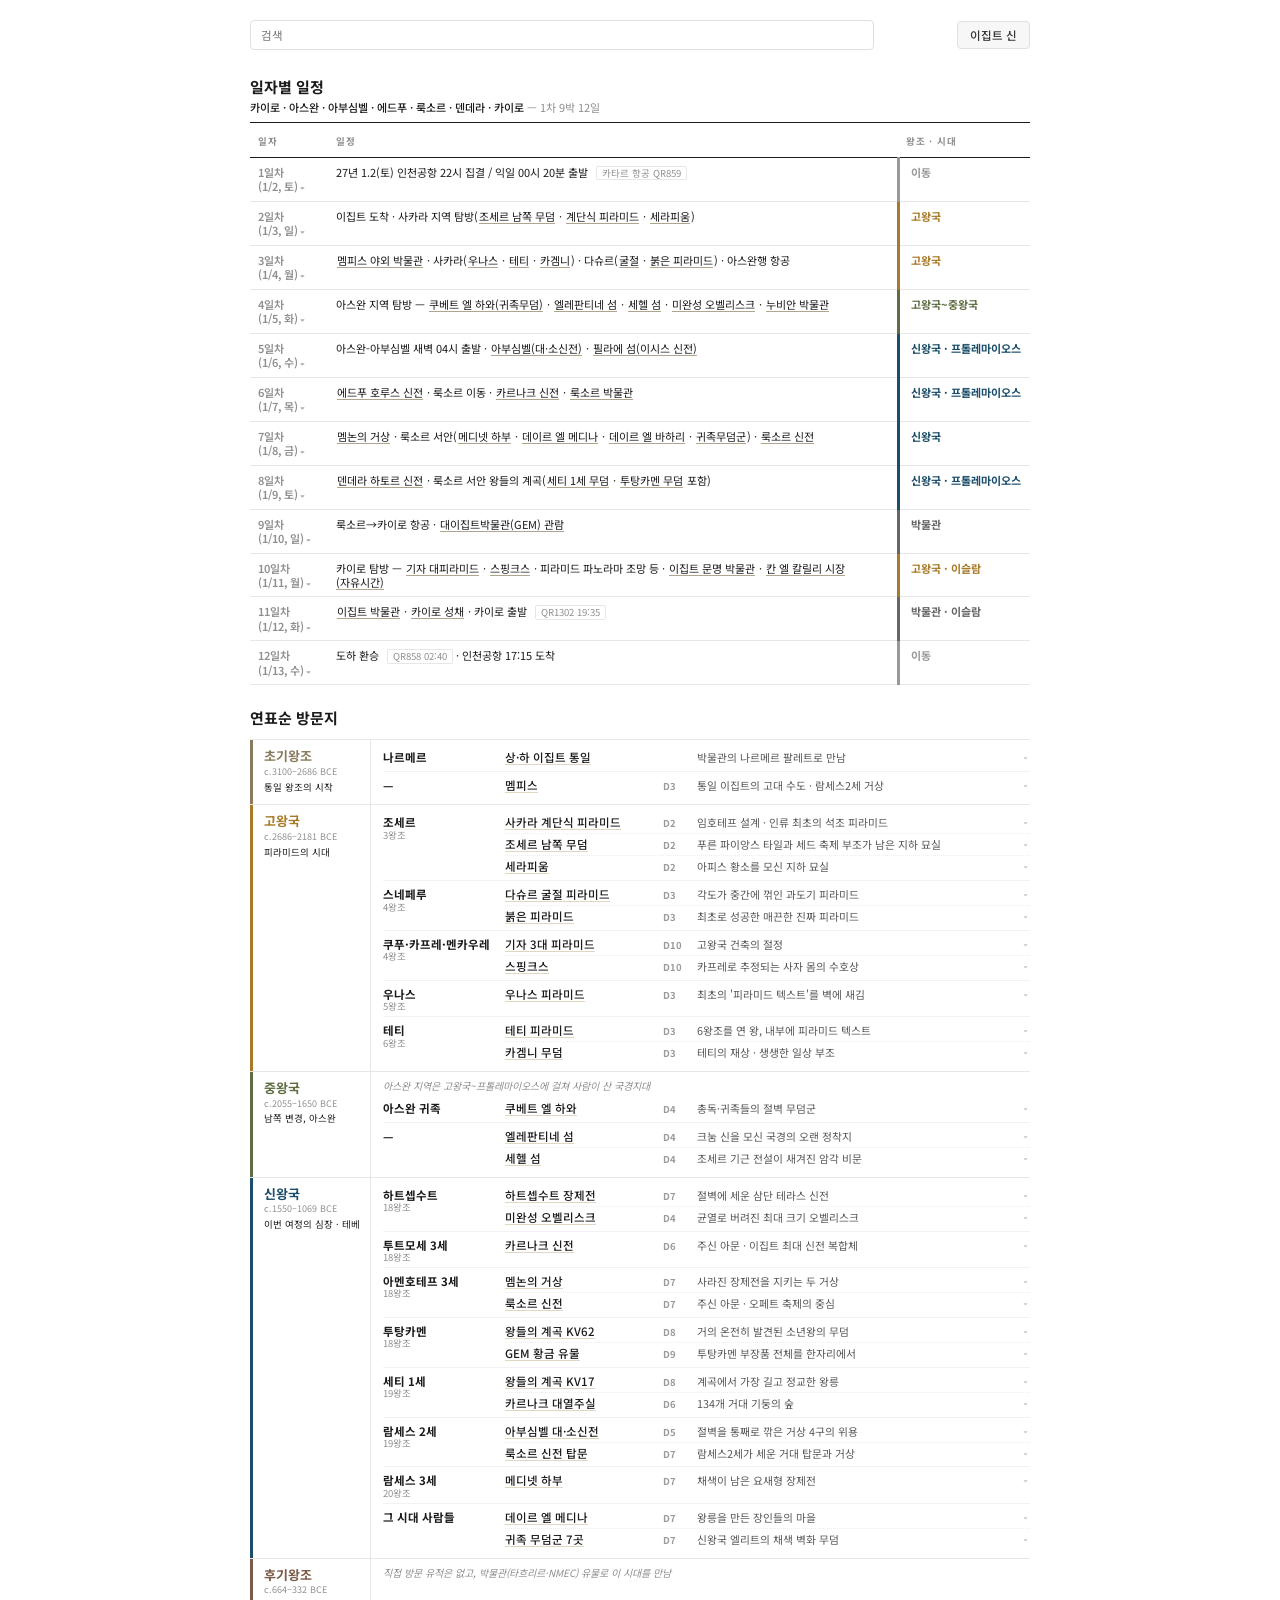
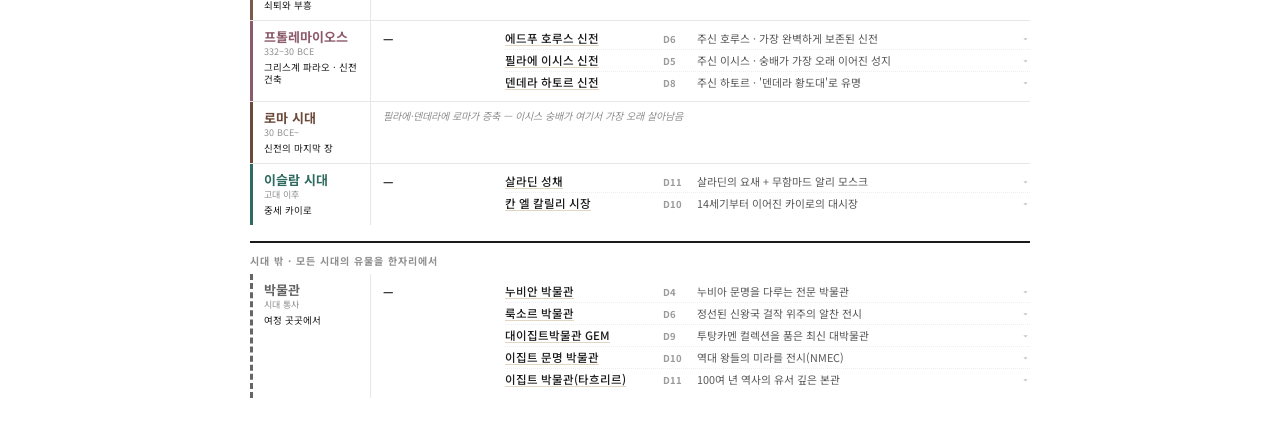
==== commit dff510fb: "일자별 일정: 일자(N일차)와 요일 날짜 줄바꿈 분리 적용" ====
--- a/egypt/index.html
+++ b/egypt/index.html
@@ -120,15 +120,15 @@
     .era{flex-direction:column}
     .label{flex:none;border-left:3px solid var(--c);padding:6px 0 4px 8px}
     .body{border-left:3px solid var(--c);padding-left:8px}
-    .kgroup{display:grid;grid-template-columns:90px 1fr;gap:8px;align-items:baseline;padding:3px 0}
-    .king{font-size:11px}
+    .kgroup{display:grid;grid-template-columns:72px 1fr;gap:8px;align-items:baseline;padding:3px 0}
+    .king{font-size:11px;word-break:keep-all;overflow-wrap:normal}
     .ksites{width:100%}
     summary{grid-template-columns:1fr auto;gap:1px 8px}
     summary .pt{grid-column:1 / -1}
     .itin{table-layout:fixed !important;width:100% !important}
-    .itin th:first-child{width:62px}
+    .itin th:first-child{width:78px}
     .itin th:last-child{width:62px}
-    .itin .day{width:62px;white-space:normal;font-size:10.5px;line-height:1.25}
+    .itin .day{width:78px;white-space:normal;font-size:10.5px;line-height:1.25}
     .itin .era-cell{width:62px;font-size:10px;white-space:normal;padding-left:6px;line-height:1.25}
     .itin td{word-break:keep-all;overflow-wrap:break-word}
     .itin-detail-cell{padding:4px 2px 8px !important;overflow:hidden !important}
@@ -173,7 +173,7 @@
     <table class="itin">
       <thead><tr><th>일자</th><th>일정</th><th>왕조 · 시대</th></tr></thead>
       <tbody>
-        <tr id="itin-main-1"><td class="day" onclick="toggleDayDetail(1)">1일차 (1/2, 토)</td><td>27년 1.2(토) 인천공항 22시 집결 / 익일 00시 20분 출발 <span class="fl">카타르 항공 QR859</span></td><td class="era-cell" style="--c:#999">이동</td></tr>
+        <tr id="itin-main-1"><td class="day" onclick="toggleDayDetail(1)">1일차<br>(1/2, 토)</td><td>27년 1.2(토) 인천공항 22시 집결 / 익일 00시 20분 출발 <span class="fl">카타르 항공 QR859</span></td><td class="era-cell" style="--c:#999">이동</td></tr>
         <tr class="itin-detail-row" id="itin-detail-1"><td colspan="3" class="itin-detail-cell">
           <div class="sub-itin-wrap"><table class="sub-itin">
             <thead><tr><th class="col-reg">지역</th><th class="col-time">시간</th><th>여행 일정</th></tr></thead>
@@ -183,7 +183,7 @@
             </tbody>
           </table></div>
         </td></tr>
-        <tr id="itin-main-2"><td class="day" onclick="toggleDayDetail(2)">2일차 (1/3, 일)</td><td>이집트 도착 · 사카라 지역 탐방(<a href="#site-djoser-south" class="itin-link" onclick="jumpSite(event,'site-djoser-south')">조세르 남쪽 무덤</a> · <a href="#site-djoser" class="itin-link" onclick="jumpSite(event,'site-djoser')">계단식 피라미드</a> · <a href="#site-serapeum" class="itin-link" onclick="jumpSite(event,'site-serapeum')">세라피움</a>)</td><td class="era-cell" style="--c:#A87A28">고왕국</td></tr>
+        <tr id="itin-main-2"><td class="day" onclick="toggleDayDetail(2)">2일차<br>(1/3, 일)</td><td>이집트 도착 · 사카라 지역 탐방(<a href="#site-djoser-south" class="itin-link" onclick="jumpSite(event,'site-djoser-south')">조세르 남쪽 무덤</a> · <a href="#site-djoser" class="itin-link" onclick="jumpSite(event,'site-djoser')">계단식 피라미드</a> · <a href="#site-serapeum" class="itin-link" onclick="jumpSite(event,'site-serapeum')">세라피움</a>)</td><td class="era-cell" style="--c:#A87A28">고왕국</td></tr>
         <tr class="itin-detail-row" id="itin-detail-2"><td colspan="3" class="itin-detail-cell">
           <div class="sub-itin-wrap"><table class="sub-itin">
             <thead><tr><th class="col-reg">지역</th><th class="col-time">시간</th><th>여행 일정</th></tr></thead>
@@ -194,7 +194,7 @@
             </tbody>
           </table></div>
         </td></tr>
-        <tr id="itin-main-3"><td class="day" onclick="toggleDayDetail(3)">3일차 (1/4, 월)</td><td><a href="#site-memphis" class="itin-link" onclick="jumpSite(event,'site-memphis')">멤피스 야외 박물관</a> · 사카라(<a href="#site-unas" class="itin-link" onclick="jumpSite(event,'site-unas')">우나스</a> · <a href="#site-teti" class="itin-link" onclick="jumpSite(event,'site-teti')">테티</a> · <a href="#site-kagemni" class="itin-link" onclick="jumpSite(event,'site-kagemni')">카겜니</a>) · 다슈르(<a href="#site-bent" class="itin-link" onclick="jumpSite(event,'site-bent')">굴절</a> · <a href="#site-red" class="itin-link" onclick="jumpSite(event,'site-red')">붉은 피라미드</a>) · 아스완행 항공</td><td class="era-cell" style="--c:#A87A28">고왕국</td></tr>
+        <tr id="itin-main-3"><td class="day" onclick="toggleDayDetail(3)">3일차<br>(1/4, 월)</td><td><a href="#site-memphis" class="itin-link" onclick="jumpSite(event,'site-memphis')">멤피스 야외 박물관</a> · 사카라(<a href="#site-unas" class="itin-link" onclick="jumpSite(event,'site-unas')">우나스</a> · <a href="#site-teti" class="itin-link" onclick="jumpSite(event,'site-teti')">테티</a> · <a href="#site-kagemni" class="itin-link" onclick="jumpSite(event,'site-kagemni')">카겜니</a>) · 다슈르(<a href="#site-bent" class="itin-link" onclick="jumpSite(event,'site-bent')">굴절</a> · <a href="#site-red" class="itin-link" onclick="jumpSite(event,'site-red')">붉은 피라미드</a>) · 아스완행 항공</td><td class="era-cell" style="--c:#A87A28">고왕국</td></tr>
         <tr class="itin-detail-row" id="itin-detail-3"><td colspan="3" class="itin-detail-cell">
           <div class="sub-itin-wrap"><table class="sub-itin">
             <thead><tr><th class="col-reg">지역</th><th class="col-time">시간</th><th>여행 일정</th></tr></thead>
@@ -209,7 +209,7 @@
             </tbody>
           </table></div>
         </td></tr>
-        <tr id="itin-main-4"><td class="day" onclick="toggleDayDetail(4)">4일차 (1/5, 화)</td><td>아스완 지역 탐방 — <a href="#site-qubbet" class="itin-link" onclick="jumpSite(event,'site-qubbet')">쿠베트 엘 하와(귀족무덤)</a> · <a href="#site-elephantine" class="itin-link" onclick="jumpSite(event,'site-elephantine')">엘레판티네 섬</a> · <a href="#site-sehel" class="itin-link" onclick="jumpSite(event,'site-sehel')">세헬 섬</a> · <a href="#site-obelisk" class="itin-link" onclick="jumpSite(event,'site-obelisk')">미완성 오벨리스크</a> · <a href="#site-nubian-mus" class="itin-link" onclick="jumpSite(event,'site-nubian-mus')">누비안 박물관</a></td><td class="era-cell" style="--c:#5F6E42">고왕국~중왕국</td></tr>
+        <tr id="itin-main-4"><td class="day" onclick="toggleDayDetail(4)">4일차<br>(1/5, 화)</td><td>아스완 지역 탐방 — <a href="#site-qubbet" class="itin-link" onclick="jumpSite(event,'site-qubbet')">쿠베트 엘 하와(귀족무덤)</a> · <a href="#site-elephantine" class="itin-link" onclick="jumpSite(event,'site-elephantine')">엘레판티네 섬</a> · <a href="#site-sehel" class="itin-link" onclick="jumpSite(event,'site-sehel')">세헬 섬</a> · <a href="#site-obelisk" class="itin-link" onclick="jumpSite(event,'site-obelisk')">미완성 오벨리스크</a> · <a href="#site-nubian-mus" class="itin-link" onclick="jumpSite(event,'site-nubian-mus')">누비안 박물관</a></td><td class="era-cell" style="--c:#5F6E42">고왕국~중왕국</td></tr>
         <tr class="itin-detail-row" id="itin-detail-4"><td colspan="3" class="itin-detail-cell">
           <div class="sub-itin-wrap"><table class="sub-itin">
             <thead><tr><th class="col-reg">지역</th><th class="col-time">시간</th><th>여행 일정</th></tr></thead>
@@ -223,7 +223,7 @@
             </tbody>
           </table></div>
         </td></tr>
-        <tr id="itin-main-5"><td class="day" onclick="toggleDayDetail(5)">5일차 (1/6, 수)</td><td>아스완-아부심벨 새벽 04시 출발 · <a href="#site-abusimbel" class="itin-link" onclick="jumpSite(event,'site-abusimbel')">아부심벨(대·소신전)</a> · <a href="#site-philae" class="itin-link" onclick="jumpSite(event,'site-philae')">필라에 섬(이시스 신전)</a></td><td class="era-cell" style="--c:#1C4E6B">신왕국 · 프톨레마이오스</td></tr>
+        <tr id="itin-main-5"><td class="day" onclick="toggleDayDetail(5)">5일차<br>(1/6, 수)</td><td>아스완-아부심벨 새벽 04시 출발 · <a href="#site-abusimbel" class="itin-link" onclick="jumpSite(event,'site-abusimbel')">아부심벨(대·소신전)</a> · <a href="#site-philae" class="itin-link" onclick="jumpSite(event,'site-philae')">필라에 섬(이시스 신전)</a></td><td class="era-cell" style="--c:#1C4E6B">신왕국 · 프톨레마이오스</td></tr>
         <tr class="itin-detail-row" id="itin-detail-5"><td colspan="3" class="itin-detail-cell">
           <div class="sub-itin-wrap"><table class="sub-itin">
             <thead><tr><th class="col-reg">지역</th><th class="col-time">시간</th><th>여행 일정</th></tr></thead>
@@ -238,7 +238,7 @@
             </tbody>
           </table></div>
         </td></tr>
-        <tr id="itin-main-6"><td class="day" onclick="toggleDayDetail(6)">6일차 (1/7, 목)</td><td><a href="#site-edfu" class="itin-link" onclick="jumpSite(event,'site-edfu')">에드푸 호루스 신전</a> · 룩소르 이동 · <a href="#site-karnak" class="itin-link" onclick="jumpSite(event,'site-karnak')">카르나크 신전</a> · <a href="#site-luxor-mus" class="itin-link" onclick="jumpSite(event,'site-luxor-mus')">룩소르 박물관</a></td><td class="era-cell" style="--c:#1C4E6B">신왕국 · 프톨레마이오스</td></tr>
+        <tr id="itin-main-6"><td class="day" onclick="toggleDayDetail(6)">6일차<br>(1/7, 목)</td><td><a href="#site-edfu" class="itin-link" onclick="jumpSite(event,'site-edfu')">에드푸 호루스 신전</a> · 룩소르 이동 · <a href="#site-karnak" class="itin-link" onclick="jumpSite(event,'site-karnak')">카르나크 신전</a> · <a href="#site-luxor-mus" class="itin-link" onclick="jumpSite(event,'site-luxor-mus')">룩소르 박물관</a></td><td class="era-cell" style="--c:#1C4E6B">신왕국 · 프톨레마이오스</td></tr>
         <tr class="itin-detail-row" id="itin-detail-6"><td colspan="3" class="itin-detail-cell">
           <div class="sub-itin-wrap"><table class="sub-itin">
             <thead><tr><th class="col-reg">지역</th><th class="col-time">시간</th><th>여행 일정</th></tr></thead>
@@ -251,7 +251,7 @@
             </tbody>
           </table></div>
         </td></tr>
-        <tr id="itin-main-7"><td class="day" onclick="toggleDayDetail(7)">7일차 (1/8, 금)</td><td><a href="#site-memnon" class="itin-link" onclick="jumpSite(event,'site-memnon')">멤논의 거상</a> · 룩소르 서안(<a href="#site-habu" class="itin-link" onclick="jumpSite(event,'site-habu')">메디넷 하부</a> · <a href="#site-deir-medina" class="itin-link" onclick="jumpSite(event,'site-deir-medina')">데이르 엘 메디나</a> · <a href="#site-hatshepsut" class="itin-link" onclick="jumpSite(event,'site-hatshepsut')">데이르 엘 바하리</a> · <a href="#site-nobles-tombs" class="itin-link" onclick="jumpSite(event,'site-nobles-tombs')">귀족무덤군</a>) · <a href="#site-luxor-temple" class="itin-link" onclick="jumpSite(event,'site-luxor-temple')">룩소르 신전</a></td><td class="era-cell" style="--c:#1C4E6B">신왕국</td></tr>
+        <tr id="itin-main-7"><td class="day" onclick="toggleDayDetail(7)">7일차<br>(1/8, 금)</td><td><a href="#site-memnon" class="itin-link" onclick="jumpSite(event,'site-memnon')">멤논의 거상</a> · 룩소르 서안(<a href="#site-habu" class="itin-link" onclick="jumpSite(event,'site-habu')">메디넷 하부</a> · <a href="#site-deir-medina" class="itin-link" onclick="jumpSite(event,'site-deir-medina')">데이르 엘 메디나</a> · <a href="#site-hatshepsut" class="itin-link" onclick="jumpSite(event,'site-hatshepsut')">데이르 엘 바하리</a> · <a href="#site-nobles-tombs" class="itin-link" onclick="jumpSite(event,'site-nobles-tombs')">귀족무덤군</a>) · <a href="#site-luxor-temple" class="itin-link" onclick="jumpSite(event,'site-luxor-temple')">룩소르 신전</a></td><td class="era-cell" style="--c:#1C4E6B">신왕국</td></tr>
         <tr class="itin-detail-row" id="itin-detail-7"><td colspan="3" class="itin-detail-cell">
           <div class="sub-itin-wrap"><table class="sub-itin">
             <thead><tr><th class="col-reg">지역</th><th class="col-time">시간</th><th>여행 일정</th></tr></thead>
@@ -265,7 +265,7 @@
             </tbody>
           </table></div>
         </td></tr>
-        <tr id="itin-main-8"><td class="day" onclick="toggleDayDetail(8)">8일차 (1/9, 토)</td><td><a href="#site-dendera" class="itin-link" onclick="jumpSite(event,'site-dendera')">덴데라 하토르 신전</a> · 룩소르 서안 왕들의 계곡(<a href="#site-seti-kv17" class="itin-link" onclick="jumpSite(event,'site-seti-kv17')">세티 1세 무덤</a> · <a href="#site-tut-kv62" class="itin-link" onclick="jumpSite(event,'site-tut-kv62')">투탕카멘 무덤</a> 포함)</td><td class="era-cell" style="--c:#1C4E6B">신왕국 · 프톨레마이오스</td></tr>
+        <tr id="itin-main-8"><td class="day" onclick="toggleDayDetail(8)">8일차<br>(1/9, 토)</td><td><a href="#site-dendera" class="itin-link" onclick="jumpSite(event,'site-dendera')">덴데라 하토르 신전</a> · 룩소르 서안 왕들의 계곡(<a href="#site-seti-kv17" class="itin-link" onclick="jumpSite(event,'site-seti-kv17')">세티 1세 무덤</a> · <a href="#site-tut-kv62" class="itin-link" onclick="jumpSite(event,'site-tut-kv62')">투탕카멘 무덤</a> 포함)</td><td class="era-cell" style="--c:#1C4E6B">신왕국 · 프톨레마이오스</td></tr>
         <tr class="itin-detail-row" id="itin-detail-8"><td colspan="3" class="itin-detail-cell">
           <div class="sub-itin-wrap"><table class="sub-itin">
             <thead><tr><th class="col-reg">지역</th><th class="col-time">시간</th><th>여행 일정</th></tr></thead>
@@ -277,7 +277,7 @@
             </tbody>
           </table></div>
         </td></tr>
-        <tr id="itin-main-9"><td class="day" onclick="toggleDayDetail(9)">9일차 (1/10, 일)</td><td>룩소르→카이로 항공 · <a href="#site-gem-gold" class="itin-link" onclick="jumpSite(event,'site-gem-gold')">대이집트박물관(GEM) 관람</a></td><td class="era-cell" style="--c:#666">박물관</td></tr>
+        <tr id="itin-main-9"><td class="day" onclick="toggleDayDetail(9)">9일차<br>(1/10, 일)</td><td>룩소르→카이로 항공 · <a href="#site-gem-gold" class="itin-link" onclick="jumpSite(event,'site-gem-gold')">대이집트박물관(GEM) 관람</a></td><td class="era-cell" style="--c:#666">박물관</td></tr>
         <tr class="itin-detail-row" id="itin-detail-9"><td colspan="3" class="itin-detail-cell">
           <div class="sub-itin-wrap"><table class="sub-itin">
             <thead><tr><th class="col-reg">지역</th><th class="col-time">시간</th><th>여행 일정</th></tr></thead>
@@ -289,7 +289,7 @@
             </tbody>
           </table></div>
         </td></tr>
-        <tr id="itin-main-10"><td class="day" onclick="toggleDayDetail(10)">10일차 (1/11, 월)</td><td>카이로 탐방 — <a href="#site-giza" class="itin-link" onclick="jumpSite(event,'site-giza')">기자 대피라미드</a> · <a href="#site-sphinx" class="itin-link" onclick="jumpSite(event,'site-sphinx')">스핑크스</a> · 피라미드 파노라마 조망 등 · <a href="#site-nmec" class="itin-link" onclick="jumpSite(event,'site-nmec')">이집트 문명 박물관</a> · <a href="#site-khalili" class="itin-link" onclick="jumpSite(event,'site-khalili')">칸 엘 칼릴리 시장(자유시간)</a></td><td class="era-cell" style="--c:#A87A28">고왕국 · 이슬람</td></tr>
+        <tr id="itin-main-10"><td class="day" onclick="toggleDayDetail(10)">10일차<br>(1/11, 월)</td><td>카이로 탐방 — <a href="#site-giza" class="itin-link" onclick="jumpSite(event,'site-giza')">기자 대피라미드</a> · <a href="#site-sphinx" class="itin-link" onclick="jumpSite(event,'site-sphinx')">스핑크스</a> · 피라미드 파노라마 조망 등 · <a href="#site-nmec" class="itin-link" onclick="jumpSite(event,'site-nmec')">이집트 문명 박물관</a> · <a href="#site-khalili" class="itin-link" onclick="jumpSite(event,'site-khalili')">칸 엘 칼릴리 시장(자유시간)</a></td><td class="era-cell" style="--c:#A87A28">고왕국 · 이슬람</td></tr>
         <tr class="itin-detail-row" id="itin-detail-10"><td colspan="3" class="itin-detail-cell">
           <div class="sub-itin-wrap"><table class="sub-itin">
             <thead><tr><th class="col-reg">지역</th><th class="col-time">시간</th><th>여행 일정</th></tr></thead>
@@ -303,7 +303,7 @@
             </tbody>
           </table></div>
         </td></tr>
-        <tr id="itin-main-11"><td class="day" onclick="toggleDayDetail(11)">11일차 (1/12, 화)</td><td><a href="#site-tahrir" class="itin-link" onclick="jumpSite(event,'site-tahrir')">이집트 박물관</a> · <a href="#site-citadel" class="itin-link" onclick="jumpSite(event,'site-citadel')">카이로 성채</a> · 카이로 출발 <span class="fl">QR1302 19:35</span></td><td class="era-cell" style="--c:#666">박물관 · 이슬람</td></tr>
+        <tr id="itin-main-11"><td class="day" onclick="toggleDayDetail(11)">11일차<br>(1/12, 화)</td><td><a href="#site-tahrir" class="itin-link" onclick="jumpSite(event,'site-tahrir')">이집트 박물관</a> · <a href="#site-citadel" class="itin-link" onclick="jumpSite(event,'site-citadel')">카이로 성채</a> · 카이로 출발 <span class="fl">QR1302 19:35</span></td><td class="era-cell" style="--c:#666">박물관 · 이슬람</td></tr>
         <tr class="itin-detail-row" id="itin-detail-11"><td colspan="3" class="itin-detail-cell">
           <div class="sub-itin-wrap"><table class="sub-itin">
             <thead><tr><th class="col-reg">지역</th><th class="col-time">시간</th><th>여행 일정</th></tr></thead>
@@ -318,7 +318,7 @@
             </tbody>
           </table></div>
         </td></tr>
-        <tr id="itin-main-12"><td class="day" onclick="toggleDayDetail(12)">12일차 (1/13, 수)</td><td>도하 환승 <span class="fl">QR858 02:40</span> · 인천공항 17:15 도착</td><td class="era-cell" style="--c:#999">이동</td></tr>
+        <tr id="itin-main-12"><td class="day" onclick="toggleDayDetail(12)">12일차<br>(1/13, 수)</td><td>도하 환승 <span class="fl">QR858 02:40</span> · 인천공항 17:15 도착</td><td class="era-cell" style="--c:#999">이동</td></tr>
         <tr class="itin-detail-row" id="itin-detail-12"><td colspan="3" class="itin-detail-cell">
           <div class="sub-itin-wrap"><table class="sub-itin">
             <thead><tr><th class="col-reg">지역</th><th class="col-time">시간</th><th>여행 일정</th></tr></thead>
